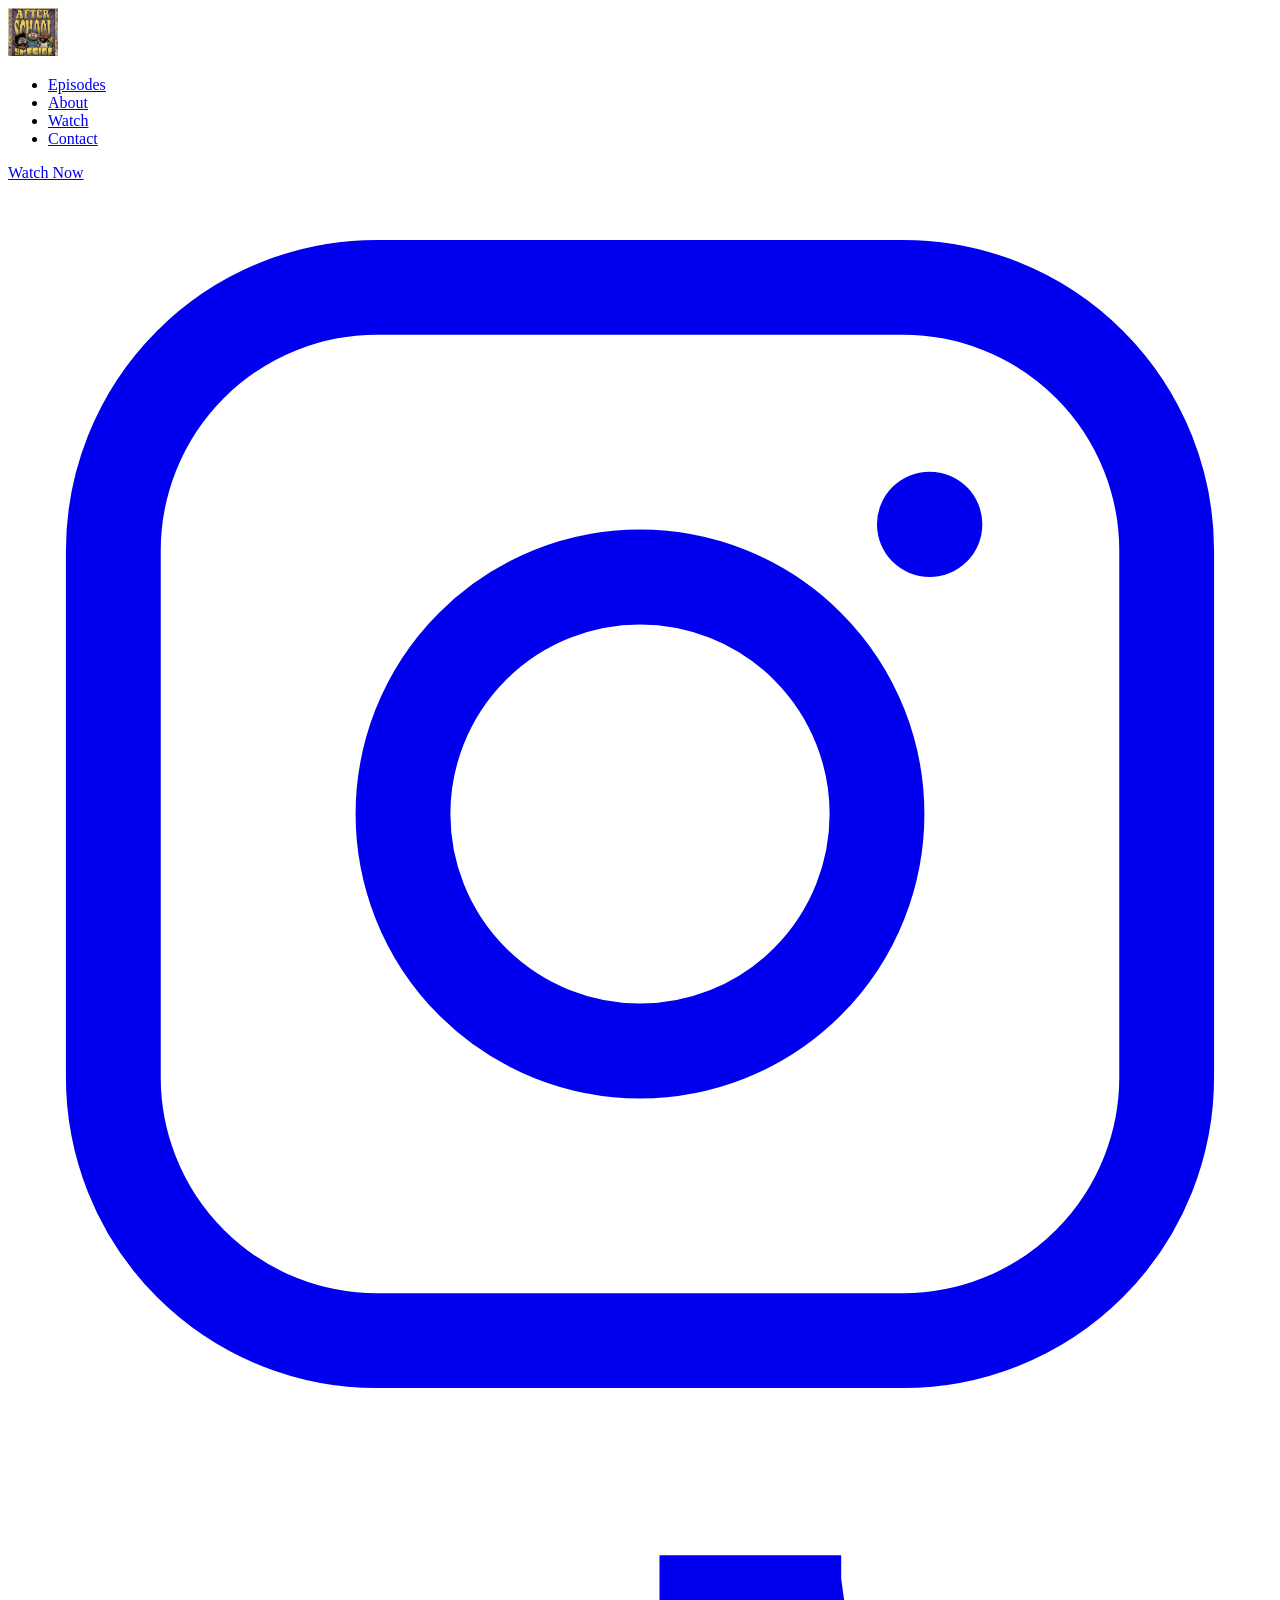
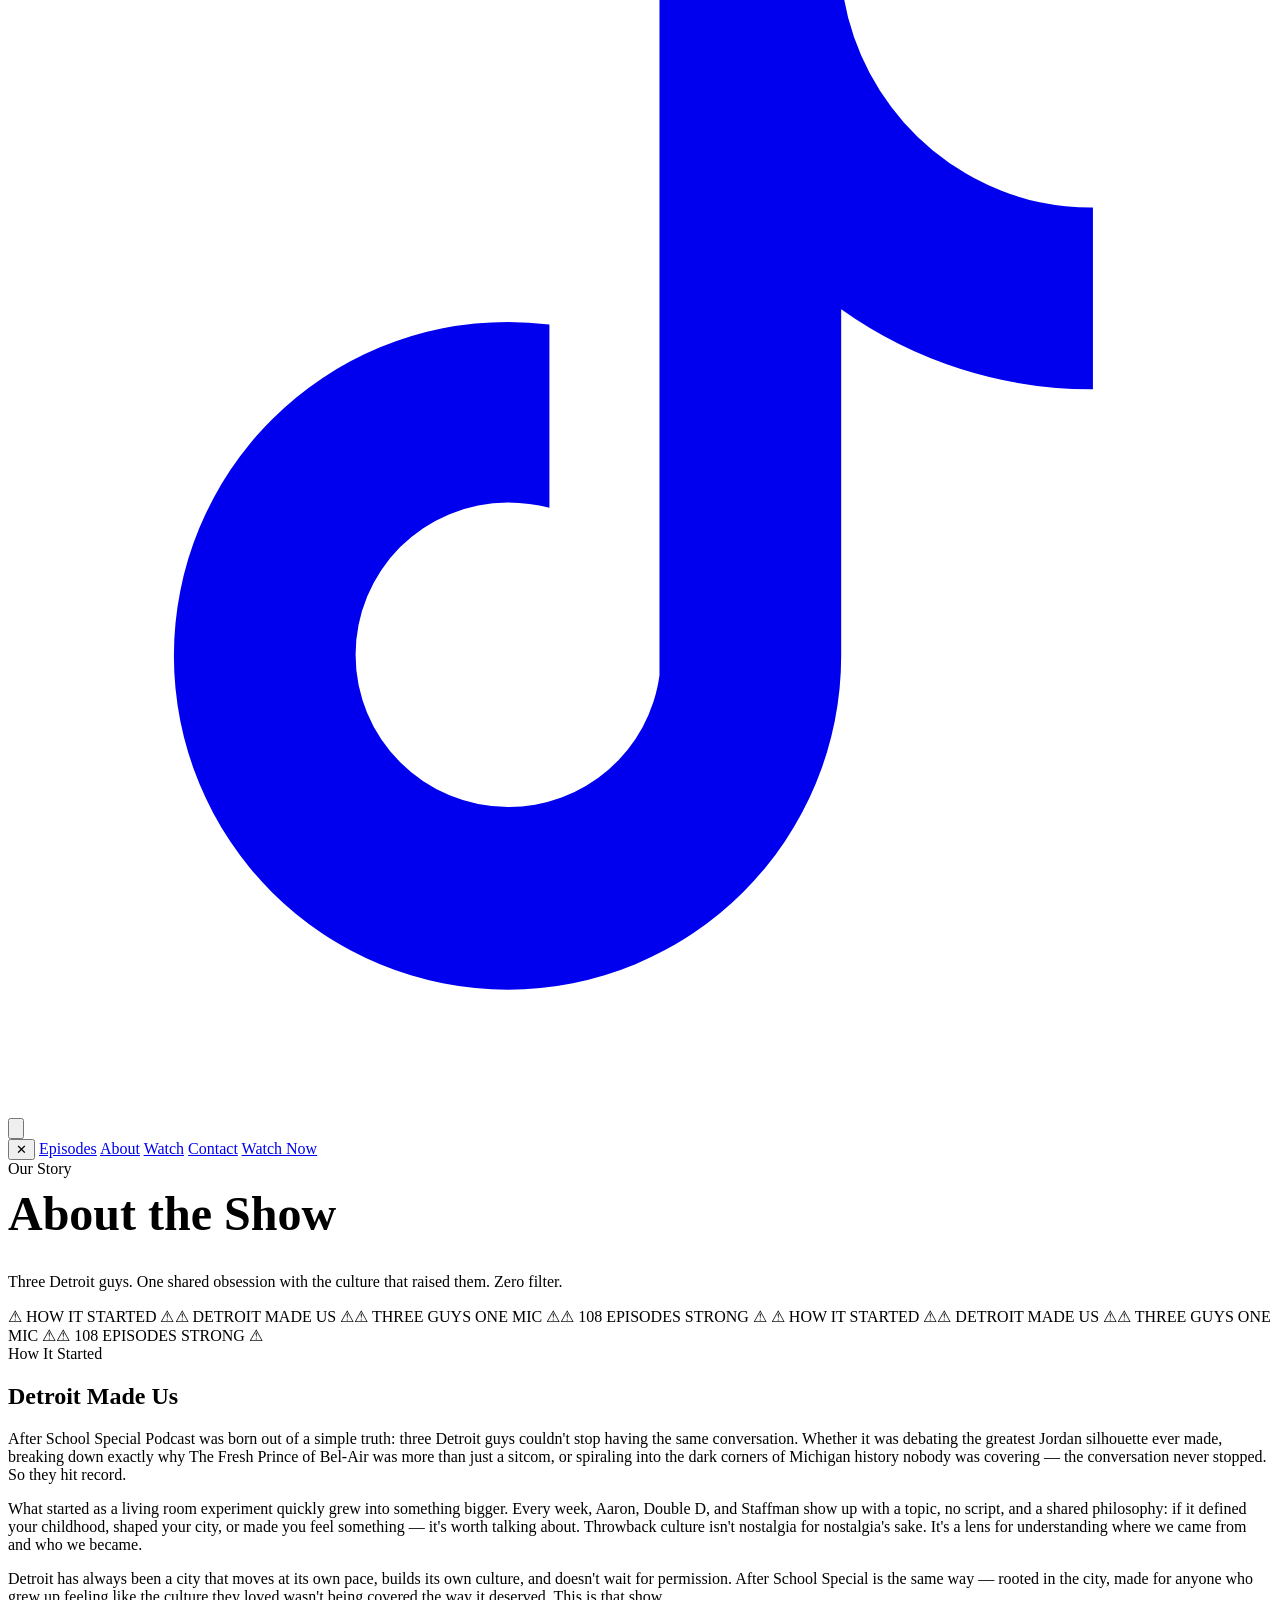
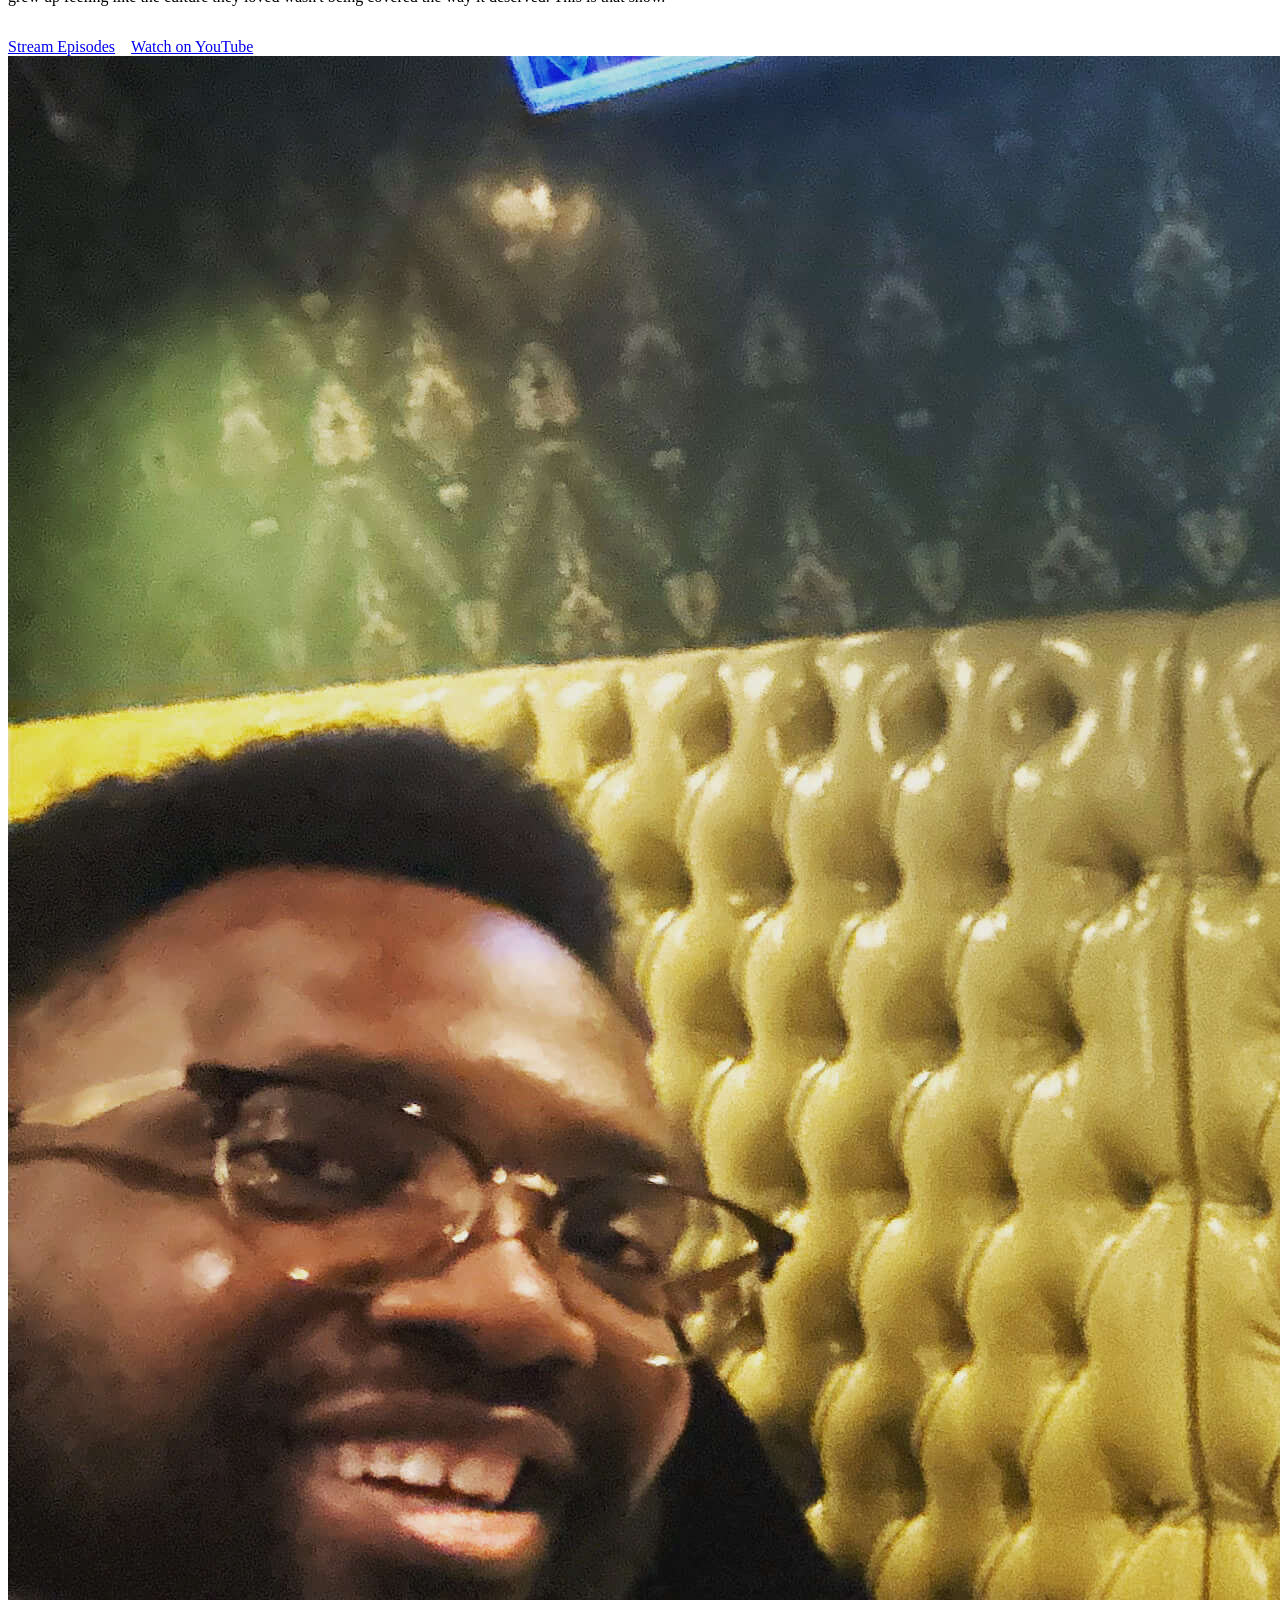
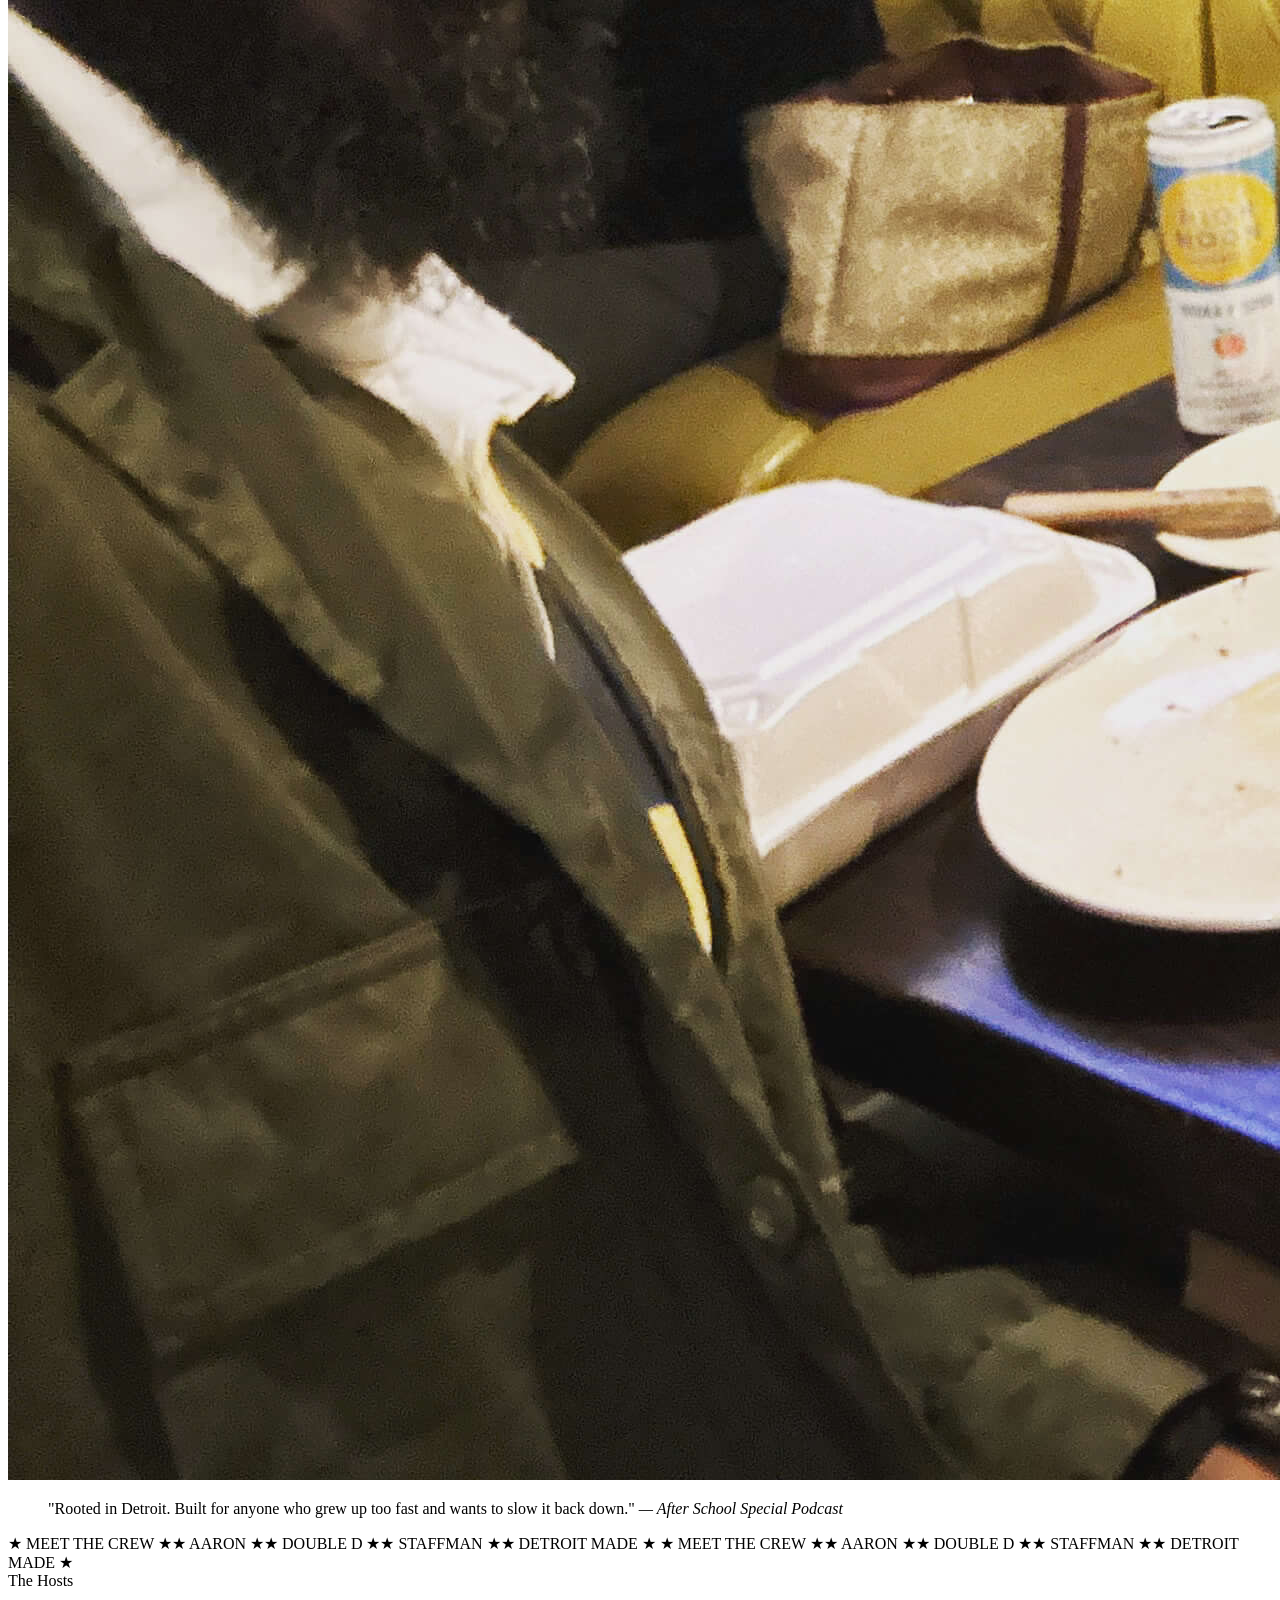
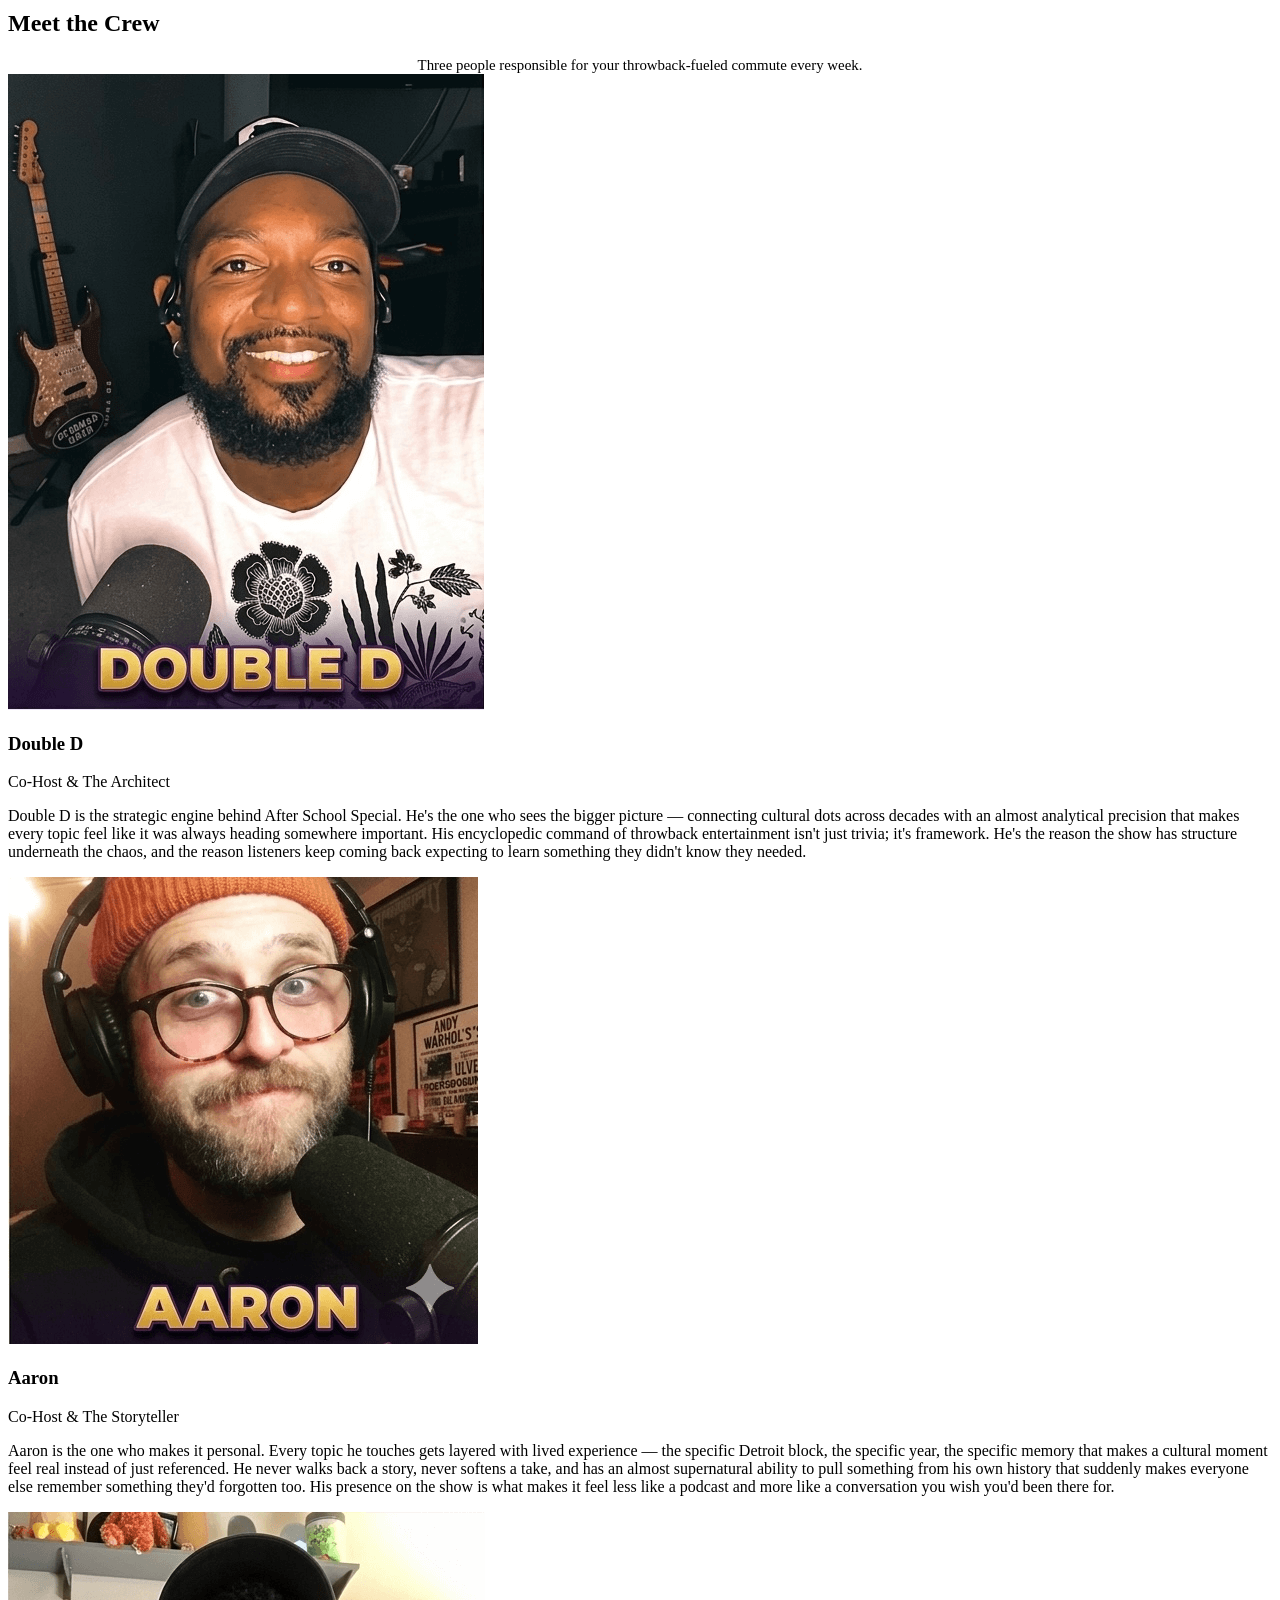
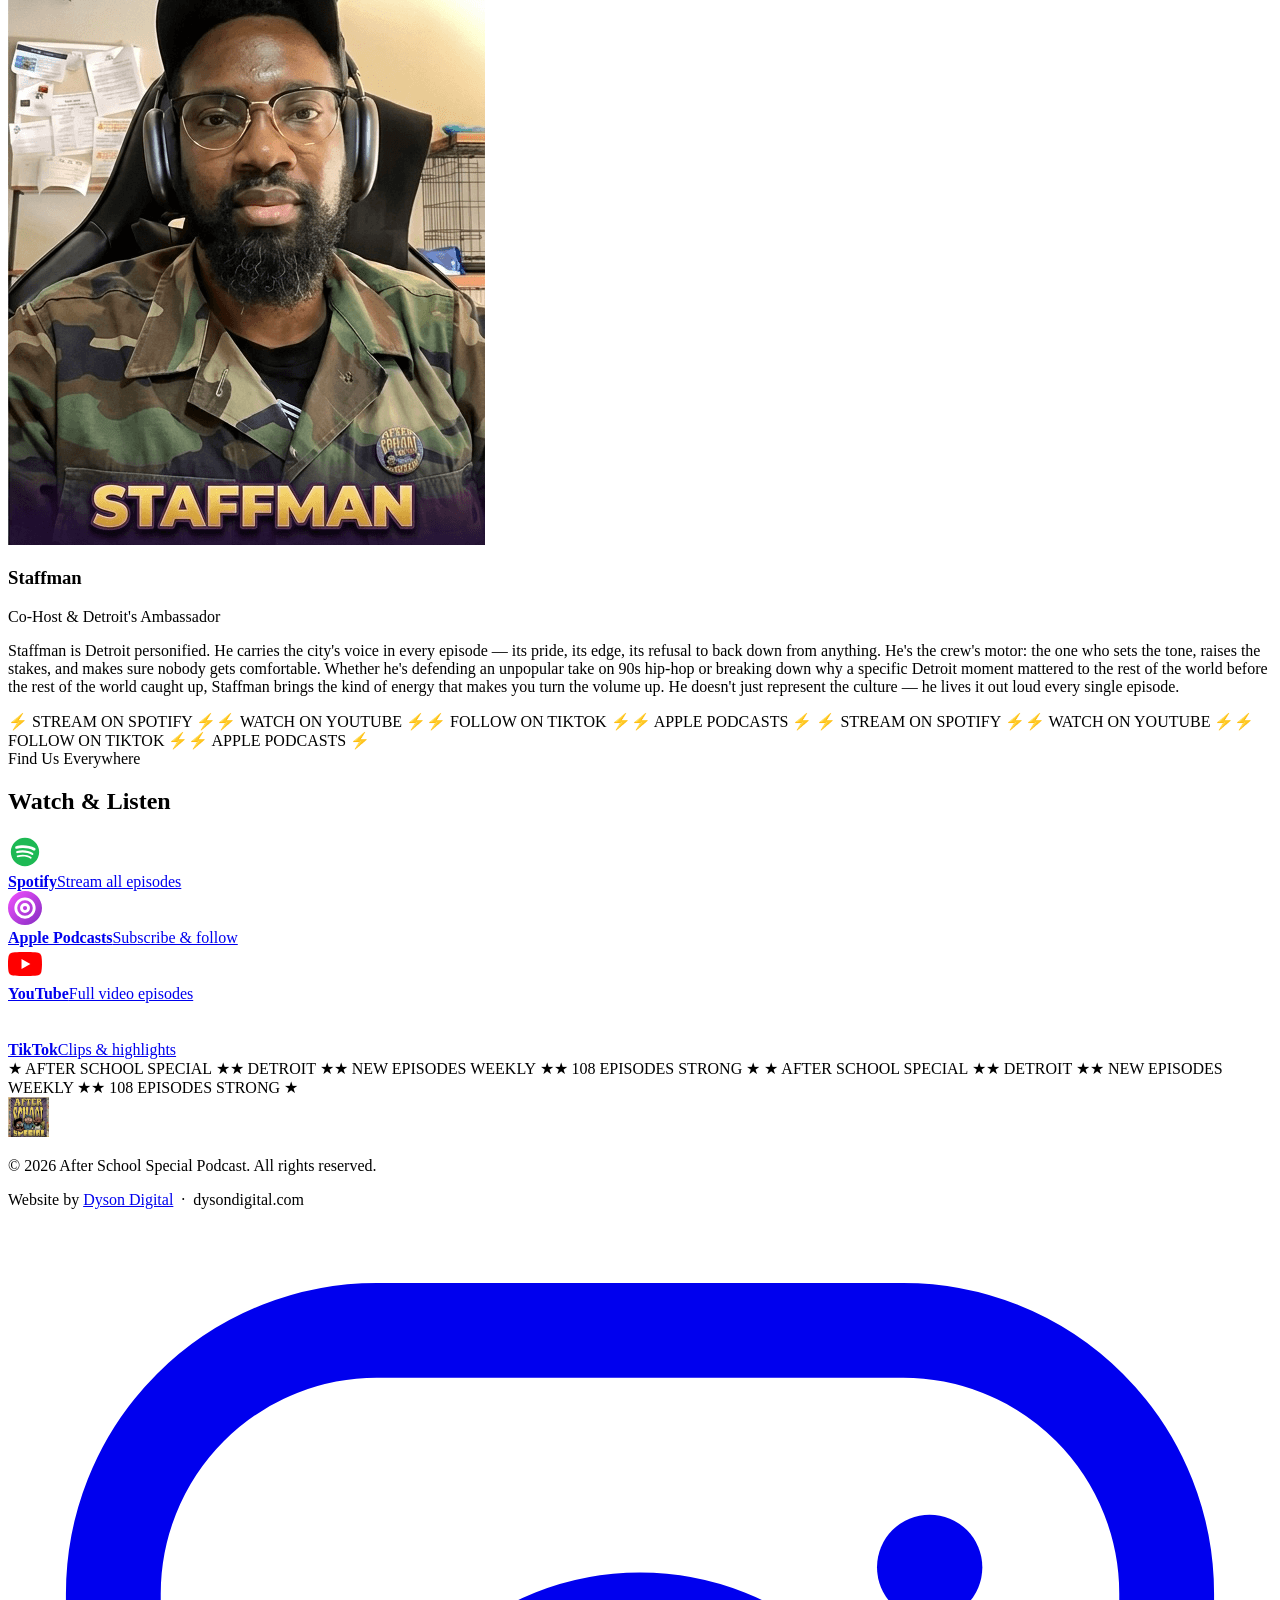
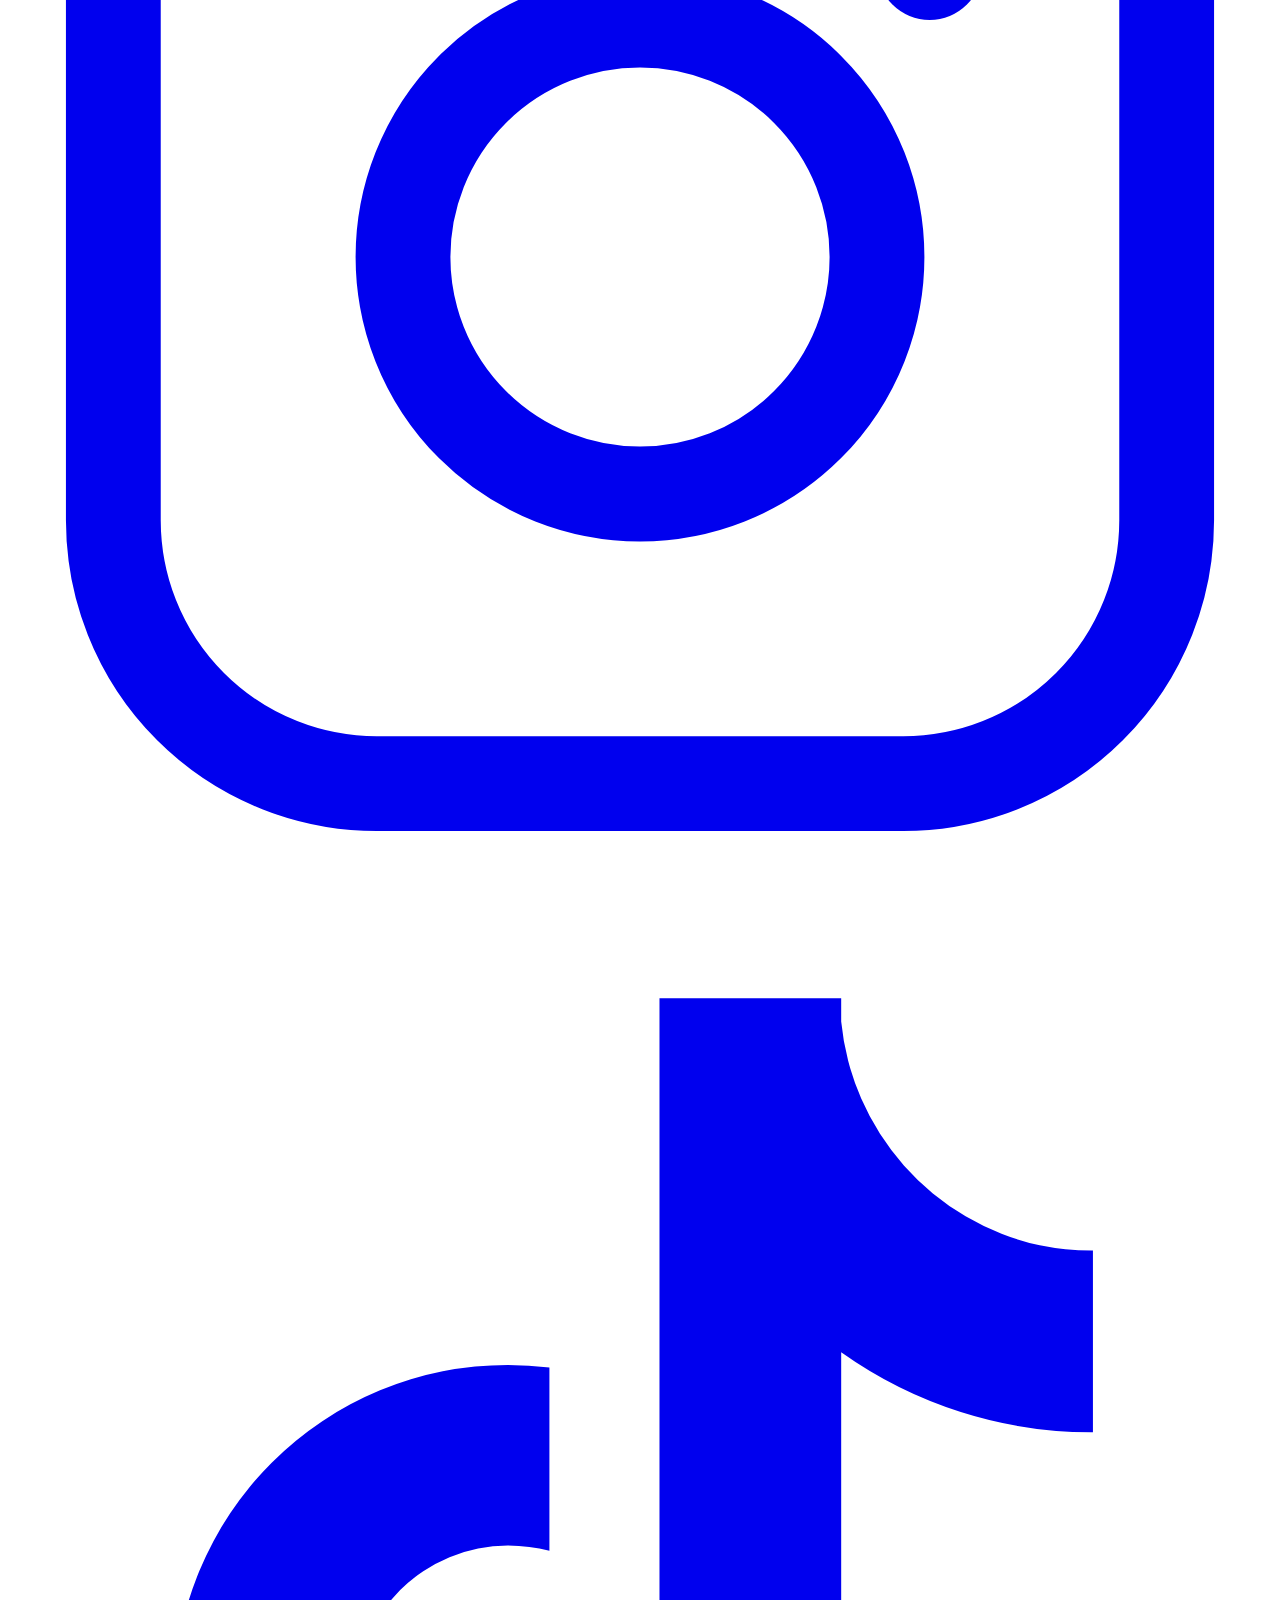
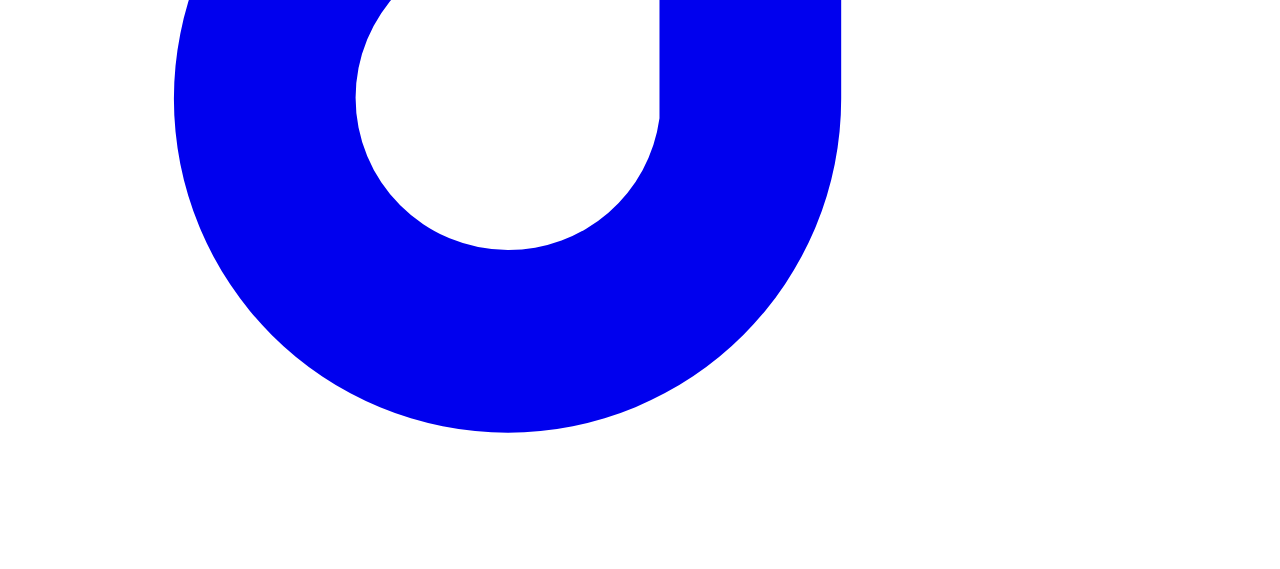
==== about.html @ 84d87fb0 "Update about.html" ====
<!DOCTYPE html>
<html lang="en">
<head>
  <!-- Google tag (gtag.js) -->
<script async src="https://www.googletagmanager.com/gtag/js?id=G-QT61DBW0RD"></script>
<script>
  window.dataLayer = window.dataLayer || [];
  function gtag(){dataLayer.push(arguments);}
  gtag('js', new Date());

  gtag('config', 'G-QT61DBW0RD');
</script>
  <meta charset="UTF-8">
  <meta name="viewport" content="width=device-width, initial-scale=1.0">
  <title>About | After School Special Podcast</title>
  <meta name="description" content="Meet the creators behind After School Special. We’re a team of Detroit locals dedicated to preserving 90s and 2000s culture through deep-dive interviews.">
  <link rel="canonical" href="https://afterschoolspecialpodcast.com/about.html">
  <meta property="og:title" content="About | After School Special Podcast">
  <meta property="og:description" content="Meet the crew behind After School Special Podcast — Aaron, Double D, and Staffman. Detroit's premier throwback culture podcast.">
  <meta property="og:image" content="https://afterschoolspecialpodcast.com/images/og-preview.jpg">
  <meta property="og:url" content="https://afterschoolspecialpodcast.com/about.html">
  <meta property="og:type" content="website">
  <meta name="twitter:card" content="summary_large_image">
  <meta name="twitter:title" content="About | After School Special Podcast">
  <meta name="twitter:description" content="Meet the crew behind After School Special Podcast — Aaron, Double D, and Staffman. Detroit's premier throwback culture podcast.">
  <meta name="twitter:image" content="https://afterschoolspecialpodcast.com/images/og-preview.jpg">
  <link rel="icon" type="image/png" href="favicon.png">
  <link rel="apple-touch-icon" href="favicon.png">
  <meta name="theme-color" content="#
  <link rel="stylesheet" href="style.css">
</head>
<body>

  <!-- ══ NAVBAR ══ -->
  <header id="navbar" role="banner">
    <div class="container nav-inner">
      <a href="index.html" class="nav-logo" aria-label="After School Special Podcast — home">
        <img src="images/afterschoolspecialpodcastlogo.png" alt="After School Special Podcast logo" height="48" loading="lazy">
      </a>
      <nav aria-label="Main navigation">
        <ul class="nav-links">
          <li><a href="episodes.html">Episodes</a></li>
          <li><a href="about.html" class="active">About</a></li>
          <li><a href="watch.html">Watch</a></li>
          <li><a href="contact.html">Contact</a></li>
        </ul>
      </nav>
      <div class="nav-right">
        <a href="watch.html" class="btn-primary">Watch Now</a>
        <div class="nav-icons" aria-label="Social media">
          <a href="https://www.instagram.com/afterschoolspecialpodcast/" target="_blank" rel="noopener noreferrer" aria-label="Instagram">
            <svg viewBox="0 0 24 24" fill="none" stroke="currentColor" stroke-width="1.8" stroke-linecap="round" stroke-linejoin="round" aria-hidden="true">
              <rect x="2" y="2" width="20" height="20" rx="5" ry="5"/><circle cx="12" cy="12" r="4.5"/>
              <circle cx="17.5" cy="6.5" r="1" fill="currentColor" stroke="none"/>
            </svg>
          </a>
          <a href="https://www.tiktok.com/@afterschoolspecial3?_r=1&_t=ZP-95Q65GnrFPi" target="_blank" rel="noopener noreferrer" aria-label="TikTok">
            <svg viewBox="0 0 24 24" fill="currentColor" aria-hidden="true"><path d="M19.59 6.69a4.83 4.83 0 0 1-3.77-4.25V2h-3.45v13.67a2.89 2.89 0 0 1-2.88 2.5 2.89 2.89 0 0 1-2.89-2.89 2.89 2.89 0 0 1 2.89-2.89c.28 0 .54.04.79.1V9.01a6.33 6.33 0 0 0-.79-.05 6.34 6.34 0 0 0-6.34 6.34 6.34 6.34 0 0 0 6.34 6.34 6.34 6.34 0 0 0 6.33-6.34V8.72a8.2 8.2 0 0 0 4.78 1.52V6.79a4.85 4.85 0 0 1-1.01-.1z"/></svg>
          </a>
        </div>
        <button class="hamburger" id="hamburgerBtn" aria-label="Open menu" aria-expanded="false" aria-controls="mobileMenu">
          <svg viewBox="0 0 24 24" fill="none" stroke="currentColor" stroke-width="2.5" stroke-linecap="round" aria-hidden="true">
            <line x1="3" y1="6" x2="21" y2="6"/><line x1="3" y1="12" x2="21" y2="12"/><line x1="3" y1="18" x2="21" y2="18"/>
          </svg>
        </button>
      </div>
    </div>
  </header>

  <nav id="mobileMenu" class="mobile-menu" aria-label="Mobile navigation" aria-hidden="true">
    <button class="mobile-close" id="mobileClose" aria-label="Close menu">&#x2715;</button>
    <a href="episodes.html" class="mobile-link">Episodes</a>
    <a href="about.html" class="mobile-link">About</a>
    <a href="watch.html" class="mobile-link">Watch</a>
    <a href="contact.html" class="mobile-link">Contact</a>
    <a href="watch.html" class="btn-primary mobile-link">Watch Now</a>
  </nav>

  <!-- PAGE HERO -->
  <div class="page-hero">
    <div class="container">
      <span class="eyebrow-pill">Our Story</span>
      <h1 class="section-heading" style="color:var(--accent);font-size:clamp(2rem,4vw,3rem);margin-top:0.5rem;">About the Show</h1>
      <p>Three Detroit guys. One shared obsession with the culture that raised them. Zero filter.</p>
    </div>
  </div>

  <!-- CAUTION TAPE 1 -->
  <div class="caution-tape caution-tape--ybk" role="presentation" aria-hidden="true">
    <div class="caution-tape-inner">
      <span>⚠ HOW IT STARTED ⚠</span><span>⚠ DETROIT MADE US ⚠</span><span>⚠ THREE GUYS ONE MIC ⚠</span><span>⚠ 108 EPISODES STRONG ⚠</span>
      <span>⚠ HOW IT STARTED ⚠</span><span>⚠ DETROIT MADE US ⚠</span><span>⚠ THREE GUYS ONE MIC ⚠</span><span>⚠ 108 EPISODES STRONG ⚠</span>
    </div>
  </div>

  <!-- ══ ORIGIN STORY — light background section ══ -->
  <section class="about-story-section" aria-label="Show origin story">
    <div class="container">
      <div class="story-grid">
        <div>
          <span class="section-label">How It Started</span>
          <h2 class="section-heading">Detroit Made Us</h2>
          <div class="divider-accent"></div>
          <p>After School Special Podcast was born out of a simple truth: three Detroit guys couldn't stop having the same conversation. Whether it was debating the greatest Jordan silhouette ever made, breaking down exactly why The Fresh Prince of Bel-Air was more than just a sitcom, or spiraling into the dark corners of Michigan history nobody was covering — the conversation never stopped. So they hit record.</p>
          <p>What started as a living room experiment quickly grew into something bigger. Every week, Aaron, Double D, and Staffman show up with a topic, no script, and a shared philosophy: if it defined your childhood, shaped your city, or made you feel something — it's worth talking about. Throwback culture isn't nostalgia for nostalgia's sake. It's a lens for understanding where we came from and who we became.</p>
          <p>Detroit has always been a city that moves at its own pace, builds its own culture, and doesn't wait for permission. After School Special is the same way — rooted in the city, made for anyone who grew up feeling like the culture they loved wasn't being covered the way it deserved. This is that show.</p>
          <div style="margin-top:2rem;display:flex;gap:1rem;flex-wrap:wrap;">
            <a href="episodes.html" class="btn-primary">Stream Episodes</a>
            <a href="watch.html" class="btn-outline">Watch on YouTube</a>
          </div>
        </div>
        <div class="story-image-col">
          <img src="images/meetthecrew.jpeg" alt="After School Special Podcast crew — Aaron, Double D, and Staffman together" loading="lazy">
        </div>
      </div>
    </div>
  </section>

  <!-- MISSION BAR -->
  <div class="mission-bar" aria-label="Mission statement">
    <blockquote>
      "Rooted in Detroit. Built for anyone who grew up too fast and wants to slow it back down."
      <cite>— After School Special Podcast</cite>
    </blockquote>
  </div>

  <!-- CAUTION TAPE 2 -->
  <div class="caution-tape caution-tape--pgold" role="presentation" aria-hidden="true">
    <div class="caution-tape-inner">
      <span>★ MEET THE CREW ★</span><span>★ AARON ★</span><span>★ DOUBLE D ★</span><span>★ STAFFMAN ★</span><span>★ DETROIT MADE ★</span>
      <span>★ MEET THE CREW ★</span><span>★ AARON ★</span><span>★ DOUBLE D ★</span><span>★ STAFFMAN ★</span><span>★ DETROIT MADE ★</span>
    </div>
  </div>

  <!-- ══ HOST CARDS — headshots + swapped bios, responsive auto-fit grid at bottom ══
       BIO SWAP LOGIC (consistent with index.html):
       · Double D  → The Architect (technical/visionary)
       · Aaron     → The Storyteller (personality/history)
       · Staffman  → Detroit's Ambassador (high-energy/city)
  ════════════════════════════════════════════════════════════════════════════════ -->
  <section class="hosts-section" aria-label="Meet the hosts">
    <div class="container">
      <span class="section-label">The Hosts</span>
      <h2 class="section-heading">Meet the Crew</h2>
      <div class="divider-accent" style="margin:0 auto;"></div>
      <p style="color:var(--text-muted);max-width:520px;margin:0.75rem auto 0;text-align:center;font-size:0.93rem;">
        Three people responsible for your throwback-fueled commute every week.
      </p>

      <!--
        RESPONSIVE GRID: repeat(auto-fit, minmax(300px, 1fr))
        — Stacks to 1 column on mobile
        — 2 columns on tablet
        — 3 columns on desktop and ultra-wide
      -->
      <div class="host-cards-grid">

        <!-- DOUBLE D — The Architect (technical/visionary style) -->
        <div class="host-card-full">
          <img
            src="images/host-double-d.png"
            alt="Double D — co-host of After School Special Podcast"
            loading="lazy"
            class="host-card-photo"
          >
          <div class="host-card-body">
            <h3 class="host-card-name">Double D</h3>
            <p class="host-card-role">Co-Host &amp; The Architect</p>
            <p class="host-card-bio">Double D is the strategic engine behind After School Special. He's the one who sees the bigger picture — connecting cultural dots across decades with an almost analytical precision that makes every topic feel like it was always heading somewhere important. His encyclopedic command of throwback entertainment isn't just trivia; it's framework. He's the reason the show has structure underneath the chaos, and the reason listeners keep coming back expecting to learn something they didn't know they needed.</p>
          </div>
        </div>

        <!-- AARON — The Storyteller (personality/history style) -->
        <div class="host-card-full">
          <img
            src="images/host-aaron.png"
            alt="Aaron — co-host of After School Special Podcast"
            loading="lazy"
            class="host-card-photo"
          >
          <div class="host-card-body">
            <h3 class="host-card-name">Aaron</h3>
            <p class="host-card-role">Co-Host &amp; The Storyteller</p>
            <p class="host-card-bio">Aaron is the one who makes it personal. Every topic he touches gets layered with lived experience — the specific Detroit block, the specific year, the specific memory that makes a cultural moment feel real instead of just referenced. He never walks back a story, never softens a take, and has an almost supernatural ability to pull something from his own history that suddenly makes everyone else remember something they'd forgotten too. His presence on the show is what makes it feel less like a podcast and more like a conversation you wish you'd been there for.</p>
          </div>
        </div>

        <!-- STAFFMAN — Detroit's Ambassador (high-energy/city style) -->
        <div class="host-card-full">
          <img
            src="images/host-staffman.png"
            alt="Staffman — co-host of After School Special Podcast"
            loading="lazy"
            class="host-card-photo"
          >
          <div class="host-card-body">
            <h3 class="host-card-name">Staffman</h3>
            <p class="host-card-role">Co-Host &amp; Detroit's Ambassador</p>
            <p class="host-card-bio">Staffman is Detroit personified. He carries the city's voice in every episode — its pride, its edge, its refusal to back down from anything. He's the crew's motor: the one who sets the tone, raises the stakes, and makes sure nobody gets comfortable. Whether he's defending an unpopular take on 90s hip-hop or breaking down why a specific Detroit moment mattered to the rest of the world before the rest of the world caught up, Staffman brings the kind of energy that makes you turn the volume up. He doesn't just represent the culture — he lives it out loud every single episode.</p>
          </div>
        </div>

      </div>
    </div>
  </section>

  <!-- CAUTION TAPE 3 -->
  <div class="caution-tape caution-tape--ybk" role="presentation" aria-hidden="true">
    <div class="caution-tape-inner">
      <span>⚡ STREAM ON SPOTIFY ⚡</span><span>⚡ WATCH ON YOUTUBE ⚡</span><span>⚡ FOLLOW ON TIKTOK ⚡</span><span>⚡ APPLE PODCASTS ⚡</span>
      <span>⚡ STREAM ON SPOTIFY ⚡</span><span>⚡ WATCH ON YOUTUBE ⚡</span><span>⚡ FOLLOW ON TIKTOK ⚡</span><span>⚡ APPLE PODCASTS ⚡</span>
    </div>
  </div>

  <!-- PLATFORM STRIP -->
  <section id="home-listen" aria-label="Listen and watch on all platforms">
    <div class="container">
      <div class="text-center">
        <span class="section-label">Find Us Everywhere</span>
        <h2 class="section-heading">Watch &amp; Listen</h2>
        <div class="divider-accent" style="margin:0 auto 0;"></div>
      </div>
      <div class="platforms-grid">
        <a href="https://open.spotify.com/show/4eDsdJVZuryyBdSL1KuzRB?si=TBrPaqwSQeCFxHXnWOUmeQ" target="_blank" rel="noopener noreferrer" class="platform-card" aria-label="Listen on Spotify">
          <svg width="34" height="34" viewBox="0 0 24 24" fill="#1DB954" aria-hidden="true"><path d="M12 2C6.477 2 2 6.477 2 12s4.477 10 10 10 10-4.477 10-10S17.523 2 12 2zm4.586 14.424a.622.622 0 0 1-.857.207c-2.348-1.435-5.304-1.76-8.785-.964a.623.623 0 0 1-.277-1.215c3.809-.87 7.076-.496 9.713 1.115.294.18.387.563.206.857zm1.223-2.722a.78.78 0 0 1-1.072.257c-2.687-1.652-6.785-2.13-9.965-1.166a.78.78 0 0 1-.973-.519.78.78 0 0 1 .52-.972c3.632-1.102 8.147-.568 11.233 1.329a.78.78 0 0 1 .257 1.071zm.105-2.835C14.692 8.95 9.375 8.775 6.297 9.71a.937.937 0 1 1-.543-1.793c3.563-1.08 9.492-.871 13.234 1.297a.937.937 0 0 1-.074 1.653z"/></svg>
          <div><strong>Spotify</strong><span class="platform-sub">Stream all episodes</span></div>
        </a>
        <a href="https://podcasts.apple.com/us/podcast/after-school-special-podcast/id1562094626" target="_blank" rel="noopener noreferrer" class="platform-card" aria-label="Listen on Apple Podcasts">
          <svg width="34" height="34" viewBox="0 0 24 24" aria-hidden="true"><defs><linearGradient id="apG_abt" x1="0" y1="0" x2="1" y2="1"><stop offset="0%" stop-color="#F452FF"/><stop offset="100%" stop-color="#832BC1"/></linearGradient></defs><path fill="url(#apG_abt)" d="M12 0C5.373 0 0 5.373 0 12s5.373 12 12 12 12-5.373 12-12S18.627 0 12 0zm0 4.5a7.5 7.5 0 1 1 0 15 7.5 7.5 0 0 1 0-15zm0 2a5.5 5.5 0 1 0 0 11 5.5 5.5 0 0 0 0-11zm0 2a3.5 3.5 0 1 1 0 7 3.5 3.5 0 0 1 0-7zm0 2a1.5 1.5 0 1 0 0 3 1.5 1.5 0 0 0 0-3z"/></svg>
          <div><strong>Apple Podcasts</strong><span class="platform-sub">Subscribe &amp; follow</span></div>
        </a>
        <a href="watch.html" class="platform-card" aria-label="Watch on YouTube">
          <svg width="34" height="34" viewBox="0 0 24 24" fill="#FF0000" aria-hidden="true"><path d="M23.498 6.186a3.016 3.016 0 0 0-2.122-2.136C19.505 3.545 12 3.545 12 3.545s-7.505 0-9.377.505A3.017 3.017 0 0 0 .502 6.186C0 8.07 0 12 0 12s0 3.93.502 5.814a3.016 3.016 0 0 0 2.122 2.136c1.871.505 9.376.505 9.376.505s7.505 0 9.377-.505a3.015 3.015 0 0 0 2.122-2.136C24 15.93 24 12 24 12s0-3.93-.502-5.814zM9.545 15.568V8.432L15.818 12l-6.273 3.568z"/></svg>
          <div><strong>YouTube</strong><span class="platform-sub">Full video episodes</span></div>
        </a>
        <a href="https://www.tiktok.com/@afterschoolspecial3?_r=1&_t=ZP-95Q65GnrFPi" target="_blank" rel="noopener noreferrer" class="platform-card" aria-label="Follow on TikTok">
          <svg width="34" height="34" viewBox="0 0 24 24" fill="#ffffff" aria-hidden="true"><path d="M19.59 6.69a4.83 4.83 0 0 1-3.77-4.25V2h-3.45v13.67a2.89 2.89 0 0 1-2.88 2.5 2.89 2.89 0 0 1-2.89-2.89 2.89 2.89 0 0 1 2.89-2.89c.28 0 .54.04.79.1V9.01a6.33 6.33 0 0 0-.79-.05 6.34 6.34 0 0 0-6.34 6.34 6.34 6.34 0 0 0 6.34 6.34 6.34 6.34 0 0 0 6.33-6.34V8.72a8.2 8.2 0 0 0 4.78 1.52V6.79a4.85 4.85 0 0 1-1.01-.1z"/></svg>
          <div><strong>TikTok</strong><span class="platform-sub">Clips &amp; highlights</span></div>
        </a>
      </div>
    </div>
  </section>

  <!-- CAUTION TAPE — footer -->
  <div class="caution-tape caution-tape--pgold" role="presentation" aria-hidden="true">
    <div class="caution-tape-inner">
      <span>★ AFTER SCHOOL SPECIAL ★</span><span>★ DETROIT ★</span><span>★ NEW EPISODES WEEKLY ★</span><span>★ 108 EPISODES STRONG ★</span>
      <span>★ AFTER SCHOOL SPECIAL ★</span><span>★ DETROIT ★</span><span>★ NEW EPISODES WEEKLY ★</span><span>★ 108 EPISODES STRONG ★</span>
    </div>
  </div>

  <footer role="contentinfo">
    <div class="container footer-inner">
      <a href="index.html" class="footer-logo"><img src="images/afterschoolspecialpodcastlogo.png" alt="After School Special Podcast" height="40" loading="lazy"></a>
      <div class="footer-center">
        <p>&copy; 2026 After School Special Podcast. All rights reserved.</p>
        <p class="footer-credit">Website by <a href="https://dysondigital.com" target="_blank" rel="noopener noreferrer">Dyson Digital</a> &nbsp;&middot;&nbsp; dysondigital.com</p>
      </div>
      <div class="footer-right">
        <a href="https://www.instagram.com/afterschoolspecialpodcast/" target="_blank" rel="noopener noreferrer" aria-label="Instagram">
          <svg viewBox="0 0 24 24" fill="none" stroke="currentColor" stroke-width="1.8" stroke-linecap="round" stroke-linejoin="round" aria-hidden="true"><rect x="2" y="2" width="20" height="20" rx="5" ry="5"/><circle cx="12" cy="12" r="4.5"/><circle cx="17.5" cy="6.5" r="1" fill="currentColor" stroke="none"/></svg>
        </a>
        <a href="https://www.tiktok.com/@afterschoolspecial3?_r=1&_t=ZP-95Q65GnrFPi" target="_blank" rel="noopener noreferrer" aria-label="TikTok">
          <svg viewBox="0 0 24 24" fill="currentColor" aria-hidden="true"><path d="M19.59 6.69a4.83 4.83 0 0 1-3.77-4.25V2h-3.45v13.67a2.89 2.89 0 0 1-2.88 2.5 2.89 2.89 0 0 1-2.89-2.89 2.89 2.89 0 0 1 2.89-2.89c.28 0 .54.04.79.1V9.01a6.33 6.33 0 0 0-.79-.05 6.34 6.34 0 0 0-6.34 6.34 6.34 6.34 0 0 0 6.34 6.34 6.34 6.34 0 0 0 6.33-6.34V8.72a8.2 8.2 0 0 0 4.78 1.52V6.79a4.85 4.85 0 0 1-1.01-.1z"/></svg>
        </a>
      </div>
    </div>
  </footer>

  <script>
    const hamburgerBtn = document.getElementById('hamburgerBtn');
    const mobileMenu   = document.getElementById('mobileMenu');
    const mobileClose  = document.getElementById('mobileClose');
    const mobileLinks  = mobileMenu.querySelectorAll('.mobile-link');
    function openMenu()  { mobileMenu.classList.add('open'); mobileMenu.setAttribute('aria-hidden','false'); hamburgerBtn.setAttribute('aria-expanded','true'); document.body.style.overflow='hidden'; }
    function closeMenu() { mobileMenu.classList.remove('open'); mobileMenu.setAttribute('aria-hidden','true'); hamburgerBtn.setAttribute('aria-expanded','false'); document.body.style.overflow=''; }
    hamburgerBtn.addEventListener('click', openMenu);
    mobileClose.addEventListener('click', closeMenu);
    mobileLinks.forEach(l => l.addEventListener('click', closeMenu));
    document.addEventListener('keydown', e => { if(e.key==='Escape') closeMenu(); });
  </script>
</body>
</html>
---- style.css ----
/* ============================================================
   AFTER SCHOOL SPECIAL PODCAST — style.css v6.0
   Fully Responsive: Mobile · Tablet · Desktop · Ultra-Wide
   90s Sticker / Nickelodeon Aesthetic
   Desktop Centering + Welcome Video 900px Cap + 232px Spotify Players
   ============================================================ */

/* ── Google Fonts ── */
@import url('https://fonts.googleapis.com/css2?family=DM+Serif+Display:ital@0;1&family=DM+Sans:ital,opsz,wght@0,9..40,300;0,9..40,400;0,9..40,500;0,9..40,600;0,9..40,700;0,9..40,900;1,9..40,400&family=Bangers&family=Permanent+Marker&display=swap');

/* ── CSS Variables ── */
:root {
  --bg-dark:        #2a0a44;
  --bg-card:        #3d1266;
  --bg-deeper:      #1a0033;
  --bg-light:       #f8f4ff;
  --accent:         #f4d35e;
  --accent-hover:   #e0c040;
  --text-white:     #ffffff;
  --text-muted:     #d4b8f0;
  --text-dark:      #1a0033;
  --border-gold:    rgba(244,211,94,0.18);
  --border-card:    rgba(244,211,94,0.14);
  --font-display:   'DM Serif Display', Georgia, serif;
  --font-body:      'DM Sans', system-ui, sans-serif;
  --font-stamp:     'Bangers', cursive;
  /* Layout — fluid 90%, max 1200px, always centered */
  --container-w:    1200px;
  --section-pad:    5rem;
  --radius:         12px;
  --transition:     0.22s ease;
  /* Sticker colors */
  --sticker-yellow: #f4d35e;
  --sticker-orange: #ff6b35;
  --sticker-pink:   #ff4da6;
  --sticker-green:  #39d353;
  --sticker-blue:   #4dc3ff;
}

/* ── Reset ── */
*,*::before,*::after { box-sizing:border-box; margin:0; padding:0; }
html { scroll-behavior:smooth; }
body {
  font-family: var(--font-body);
  background: var(--bg-dark);
  color: var(--text-white);
  line-height: 1.65;
  overflow-x: hidden;
}
img  { display:block; max-width:100%; }
a    { color:inherit; text-decoration:none; }
ul   { list-style:none; }
iframe { display:block; border:none; }

/* ======================================================
   ░░ FLUID CONTAINER SYSTEM
   All main blocks: 90% wide, max 1200px, margin 0 auto
   This centers everything perfectly on every screen size.
   ====================================================== */
.container {
  width: 90%;
  max-width: var(--container-w);
  margin: 0 auto;
}
.container--narrow {
  width: 90%;
  max-width: 760px;
  margin: 0 auto;
}

/* ======================================================
   ░░ SPOTIFY PLAYER WRAPPER
   Fixed 232px height so Save/Share buttons are never cut off.
   Width always 100% of its parent — responsive by default.
   ====================================================== */
.spotify-player-wrap {
  width: 100%;
  border-radius: var(--radius);
  overflow: hidden;
}
.spotify-player-wrap iframe {
  width: 100%;
  height: 232px;
  border: none;
  display: block;
}

/* Styled version with border + glow */
.spotify-player-wrap--styled {
  border: 2px solid var(--border-gold);
  box-shadow: 0 0 40px rgba(244,211,94,0.08), 0 16px 48px rgba(0,0,0,0.55);
}

/* ======================================================
   ░░ RESPONSIVE IFRAME — YouTube / 16:9
   aspect-ratio scales perfectly without manual heights.
   ====================================================== */
.iframe-wrap {
  position: relative;
  width: 100%;
  aspect-ratio: 16 / 9;
  overflow: hidden;
  border-radius: var(--radius);
}
.iframe-wrap iframe {
  position: absolute;
  inset: 0;
  width: 100%;
  height: 100%;
  border: none;
}

/* Styled embed frame */
.embed-frame {
  border: 2px solid var(--border-gold);
  border-radius: var(--radius);
  overflow: hidden;
  box-shadow: 0 0 48px rgba(244,211,94,0.07), 0 24px 64px rgba(0,0,0,0.6);
}
.embed-frame--red {
  border-color: rgba(255,0,0,0.3);
  box-shadow: 0 0 48px rgba(255,0,0,0.08), 0 24px 64px rgba(0,0,0,0.6);
}

/* ======================================================
   ░░ WELCOME VIDEO — 900px max on desktop, 100% on mobile
   The "secret sauce" for a pro agency look on large screens.
   ====================================================== */
.welcome-video-wrap {
  width: 100%;
  max-width: 900px;
  margin: 0 auto;
}

/* ======================================================
   ░░ EPISODE SPOTLIGHT — large, centered on desktop
   ====================================================== */
.ep-spotlight-inner {
  display: grid;
  grid-template-columns: 1fr 1.1fr;
  gap: 3.5rem;
  align-items: center;
  max-width: var(--container-w);
  margin: 0 auto;
}

/* Spotify mini inside spotlight — full height 232px */
.ep-spotlight-player {
  width: 100%;
}
.ep-spotlight-player .spotify-player-wrap {
  border: 2px solid var(--border-gold);
  border-radius: var(--radius);
  box-shadow: 0 0 40px rgba(244,211,94,0.08), 0 16px 48px rgba(0,0,0,0.55);
}

@media (max-width: 860px) {
  .ep-spotlight-inner {
    grid-template-columns: 1fr;
    gap: 2.5rem;
  }
}

/* ======================================================
   ░░ ARCHIVE GRID — 5 panels (101–105), 2-3 col desktop
   ====================================================== */
.archive-grid {
  display: grid;
  grid-template-columns: repeat(auto-fit, minmax(300px, 1fr));
  gap: 1.5rem;
  margin-top: 3rem;
}

.archive-panel {
  background: var(--bg-card);
  border: 1px solid var(--border-card);
  border-radius: var(--radius);
  overflow: hidden;
  display: flex;
  flex-direction: column;
  transition: transform var(--transition), box-shadow var(--transition);
}
.archive-panel:hover {
  transform: translateY(-4px);
  box-shadow: 0 16px 40px rgba(0,0,0,0.45);
}

.archive-panel-header {
  padding: 1.25rem 1.5rem 0;
  display: flex;
  align-items: center;
  gap: 0.75rem;
  flex-wrap: wrap;
}

.archive-ep-badge {
  display: inline-block;
  background: rgba(244,211,94,0.12);
  border: 1px solid rgba(244,211,94,0.28);
  color: var(--accent);
  font-family: var(--font-stamp);
  font-size: 0.82rem;
  letter-spacing: 0.08em;
  padding: 0.22rem 0.8rem;
  border-radius: 50px;
}

.archive-ep-title {
  font-family: var(--font-display);
  font-size: 0.98rem;
  color: var(--accent);
  line-height: 1.3;
  padding: 0.6rem 1.5rem 0.5rem;
}

.archive-ep-desc {
  font-size: 0.82rem;
  color: var(--text-muted);
  padding: 0 1.5rem 1rem;
  line-height: 1.6;
  flex: 1;
}

/* Spotify embed sits at bottom of each panel */
.archive-panel .spotify-player-wrap {
  margin-top: auto;
  border-radius: 0;
}
.archive-panel .spotify-player-wrap iframe {
  border-radius: 0;
}

/* ======================================================
   ░░ BUTTONS
   ====================================================== */
.btn-primary {
  display: inline-flex; align-items: center; gap: 0.45rem;
  background: var(--accent); color: var(--text-dark);
  border-radius: 8px; font-weight: 900; font-family: var(--font-body);
  font-size: 0.95rem; padding: 0.75rem 1.75rem; letter-spacing: 0.02em;
  border: 2px solid var(--accent); cursor: pointer; white-space: nowrap;
  text-decoration: none;
  transition: background var(--transition), border-color var(--transition), transform var(--transition);
}
.btn-primary:hover { background:var(--accent-hover); border-color:var(--accent-hover); transform:translateY(-2px); }

.btn-outline {
  display: inline-flex; align-items: center; gap: 0.45rem;
  background: transparent; color: var(--accent);
  border-radius: 8px; font-weight: 900; font-family: var(--font-body);
  font-size: 0.95rem; padding: 0.75rem 1.75rem; letter-spacing: 0.02em;
  border: 2px solid var(--accent); cursor: pointer; white-space: nowrap;
  text-decoration: none;
  transition: background var(--transition), color var(--transition), transform var(--transition);
}
.btn-outline:hover { background:var(--accent); color:var(--text-dark); transform:translateY(-2px); }

.btn-red {
  display: inline-flex; align-items: center; gap: 0.45rem;
  background: #ff0000; color: #fff;
  border-radius: 8px; font-weight: 900; font-family: var(--font-body);
  font-size: 0.95rem; padding: 0.75rem 1.75rem; letter-spacing: 0.02em;
  border: 2px solid #ff0000; cursor: pointer; white-space: nowrap;
  text-decoration: none;
  transition: background var(--transition), transform var(--transition);
}
.btn-red:hover { background:#cc0000; border-color:#cc0000; transform:translateY(-2px); }

/* ── Section helpers ── */
section { padding: var(--section-pad) 0; }
.section-label {
  display: block; font-size: 0.72rem; font-weight: 700;
  letter-spacing: 0.2em; text-transform: uppercase;
  color: var(--accent); margin-bottom: 0.5rem;
}
.section-heading {
  font-family: var(--font-display);
  font-size: clamp(1.9rem, 3.5vw, 2.75rem);
  line-height: 1.15; margin-bottom: 1rem;
}
.divider-accent {
  width: 52px; height: 3px;
  background: var(--accent); border-radius: 2px;
  margin-bottom: 1.75rem;
}
.text-center { text-align: center; }
.eyebrow-pill {
  display: inline-block;
  background: rgba(244,211,94,0.1); border: 1px solid rgba(244,211,94,0.3);
  color: var(--accent); font-size: 0.72rem; font-weight: 700;
  letter-spacing: 0.18em; text-transform: uppercase;
  padding: 0.35rem 1rem; border-radius: 50px; margin-bottom: 1.25rem;
}

/* ======================================================
   ░░ CAUTION TAPE DIVIDER
   ====================================================== */
.caution-tape {
  width: 100%; overflow: hidden; line-height: 0;
  position: relative; z-index: 10; height: 48px;
  display: flex; align-items: center;
}
.caution-tape-inner {
  display: flex; width: 200%;
  animation: caution-scroll 18s linear infinite;
}
@keyframes caution-scroll {
  0%   { transform: translateX(0); }
  100% { transform: translateX(-50%); }
}
.caution-tape-inner span {
  display: inline-block; font-family: var(--font-stamp);
  font-size: 1.05rem; letter-spacing: 0.18em;
  padding: 0.55rem 1.2rem; white-space: nowrap; flex-shrink: 0;
}
/* Yellow / Black */
.caution-tape--ybk .caution-tape-inner {
  background: repeating-linear-gradient(-55deg,
    #f4d35e 0px, #f4d35e 28px, #1a0033 28px, #1a0033 56px);
}
.caution-tape--ybk .caution-tape-inner span { color:#1a0033; background:#f4d35e; }
/* Purple / Gold */
.caution-tape--pgold { transform: rotate(-1deg); margin: -4px 0; }
.caution-tape--pgold .caution-tape-inner {
  background: repeating-linear-gradient(55deg,
    #2a0a44 0px, #2a0a44 28px, #f4d35e 28px, #f4d35e 56px);
  animation-direction: reverse; animation-duration: 22s;
}
.caution-tape--pgold .caution-tape-inner span { color:#f4d35e; background:#2a0a44; }

/* ======================================================
   ░░ STICKER SYSTEM
   ====================================================== */
.sticker {
  position: absolute; pointer-events: none; z-index: 5;
  display: flex; align-items: center; justify-content: center;
  font-family: var(--font-stamp); font-weight: 400;
  letter-spacing: 0.05em; text-align: center; user-select: none;
  filter: drop-shadow(2px 4px 6px rgba(0,0,0,0.5));
}
@keyframes sticker-float-a {
  0%,100% { transform: rotate(-8deg) translateY(0px) scale(1); }
  50%      { transform: rotate(-6deg) translateY(-8px) scale(1.03); }
}
@keyframes sticker-float-b {
  0%,100% { transform: rotate(6deg) translateY(0px) scale(1); }
  50%      { transform: rotate(8deg) translateY(-6px) scale(1.02); }
}
@keyframes sticker-float-c {
  0%,100% { transform: rotate(12deg) translateY(0px) scale(1); }
  50%      { transform: rotate(10deg) translateY(-10px) scale(1.04); }
}
@keyframes sticker-float-d {
  0%,100% { transform: rotate(-14deg) translateY(0px) scale(1); }
  50%      { transform: rotate(-12deg) translateY(-7px) scale(1.02); }
}
@keyframes sticker-pulse {
  0%,100% { transform: scale(1) rotate(-5deg); }
  50%      { transform: scale(1.08) rotate(-3deg); }
}
.sticker-circle {
  border-radius: 50%; display: flex; flex-direction: column;
  align-items: center; justify-content: center;
  font-family: var(--font-stamp); font-size: 0.7rem; line-height: 1.2;
  border: 3px solid rgba(0,0,0,0.15);
}
.sticker-circle--yellow { background: var(--sticker-yellow); color: #1a0033; }
.sticker-circle--pink   { background: var(--sticker-pink);   color: #ffffff; }
.sticker-circle--green  { background: var(--sticker-green);  color: #1a0033; }
.sticker-circle--blue   { background: var(--sticker-blue);   color: #1a0033; }
.sticker-circle--orange { background: var(--sticker-orange); color: #ffffff; }
.sticker-badge {
  padding: 0.5rem 1rem; border-radius: 6px;
  font-family: var(--font-stamp); font-size: 0.8rem;
  letter-spacing: 0.06em; border: 3px solid rgba(0,0,0,0.2);
  animation: sticker-pulse 3s ease-in-out infinite;
}
.sticker-badge--yellow { background: var(--sticker-yellow); color: #1a0033; }
.sticker-badge--pink   { background: var(--sticker-pink);   color: #ffffff; }
.sticker-badge--orange { background: var(--sticker-orange); color: #ffffff; }

/* ======================================================
   ░░ NAVBAR
   ====================================================== */
#navbar {
  position: sticky; top: 0; z-index: 1000;
  background: var(--bg-dark);
  border-bottom: 1px solid var(--border-gold);
  padding: 0.9rem 0;
}
.nav-inner {
  display: flex; align-items: center;
  justify-content: space-between; gap: 1rem;
}
.nav-logo img { height: 48px; width: auto; display: block; }
.nav-links { display: flex; align-items: center; gap: 2rem; }
.nav-links a {
  color: var(--text-white); font-weight: 500; font-size: 0.92rem;
  letter-spacing: 0.03em; position: relative; transition: color var(--transition);
}
.nav-links a::after {
  content: ''; position: absolute; bottom: -3px; left: 0;
  width: 0; height: 2px; background: var(--accent); border-radius: 2px;
  transition: width var(--transition);
}
.nav-links a:hover, .nav-links a.active { color: var(--accent); }
.nav-links a:hover::after, .nav-links a.active::after { width: 100%; }
.nav-right { display: flex; align-items: center; gap: 1rem; }
.nav-icons  { display: flex; align-items: center; gap: 0.6rem; }
.nav-icons a { display: flex; align-items: center; color: var(--accent); transition: opacity var(--transition); }
.nav-icons a:hover { opacity: 0.7; }
.nav-icons svg { width: 22px; height: 22px; }
.hamburger {
  display: none; background: none; border: none;
  cursor: pointer; padding: 0.2rem; color: var(--accent); line-height: 1;
}
.hamburger svg { width: 28px; height: 28px; display: block; }
.mobile-menu {
  display: none; position: fixed; inset: 0;
  background: var(--bg-deeper); z-index: 999;
  flex-direction: column; align-items: center; justify-content: center; gap: 2rem;
}
.mobile-menu.open { display: flex; }
.mobile-menu a { color: var(--text-white); font-size: 1.6rem; font-weight: 700; transition: color var(--transition); }
.mobile-menu a:hover { color: var(--accent); }
.mobile-close {
    position: absolute; 
    top: 2rem;       /* Moves it down from the very edge */
    right: 2rem;     /* Moves it in from the right edge */
    z-index: 1001;   /* Forces it to stay ABOVE the links */
    background: none; 
    border: none; 
    color: var(--accent); 
    font-size: 3rem; /* Makes the X bigger and easier to tap */
    cursor: pointer; 
    line-height: 1;
    padding: 10px;   /* Creates a bigger "tap zone" */
}

/* Add this right below it to give the links room */
.mobile-menu {
    display: none;
    position: fixed;
    inset: 0;
    z-index: 1000;
    flex-direction: column;
    align-items: center;
    justify-content: center;
    gap: 2rem;
}

.mobile-menu .btn-primary { font-size: 1rem; }
@media (max-width: 767px) {
  .nav-links { display: none; }
  .nav-right .btn-primary { display: none; }
  .nav-right .nav-icons { display: none; }
  .hamburger { display: flex; }
}

/* ======================================================
   ░░ HERO SECTION
   ====================================================== */
#hero {
  position: relative;
  background: radial-gradient(ellipse at 50% 38%, #3d1266 0%, var(--bg-dark) 68%);
  display: flex; align-items: center; justify-content: center;
  text-align: center; padding: 4rem 0 3.5rem; overflow: hidden;
}
.hero-ring {
  position: absolute; border-radius: 50%;
  border: 1px solid rgba(244,211,94,0.06);
  pointer-events: none; top: 50%; left: 50%;
  transform: translate(-50%,-50%);
}
.hero-ring-1 { width: 420px; height: 420px; }
.hero-ring-2 { width: 660px; height: 660px; }

.hero-content {
  position: relative; z-index: 2;
  max-width: 720px; width: 90%; margin: 0 auto;
}

/* Logo glow */
.hero-logo-frame { position: relative; display: inline-block; margin-bottom: 1.5rem; }
@keyframes logo-glow-pulse {
  0%,100% {
    filter: drop-shadow(0 0 18px rgba(244,211,94,0.55)) drop-shadow(0 0 40px rgba(61,18,102,0.9));
  }
  50% {
    filter: drop-shadow(0 0 32px rgba(244,211,94,0.88)) drop-shadow(0 0 64px rgba(61,18,102,0.95));
  }
}
.hero-logo-frame img { height: 150px; width: auto; margin: 0 auto; animation: logo-glow-pulse 3s ease-in-out infinite; }

/* Logo corner stickers */
.logo-sticker { position: absolute; z-index: 10; pointer-events: none; }
.logo-sticker--star-tl { top:-28px; left:-36px; width:68px; height:68px; animation:sticker-float-b 3.5s ease-in-out infinite; }
.logo-sticker--star-tl svg { width:100%; height:100%; }
.logo-sticker--arrow-tr { top:-16px; right:-36px; width:56px; height:56px; animation:sticker-float-d 4s ease-in-out infinite; }
.logo-sticker--arrow-tr svg { width:100%; height:100%; }
.logo-sticker--circle-bl {
  bottom:-18px; left:-28px; width:62px; height:62px;
  border-radius:50%; background:var(--sticker-pink); color:#fff;
  display:flex; flex-direction:column; align-items:center; justify-content:center;
  font-family:var(--font-stamp); font-size:0.56rem; line-height:1.2;
  border:3px solid rgba(0,0,0,0.15); animation:sticker-float-a 4.2s ease-in-out infinite; position:absolute;
}
.logo-sticker--circle-br {
  bottom:-14px; right:-26px; width:58px; height:58px;
  border-radius:50%; background:var(--sticker-green); color:#1a0033;
  display:flex; flex-direction:column; align-items:center; justify-content:center;
  font-family:var(--font-stamp); font-size:0.56rem; line-height:1.2;
  border:3px solid rgba(0,0,0,0.15); animation:sticker-float-c 3.8s ease-in-out infinite; position:absolute;
}

/* Floating hero sticker cluster */
.hero-sticker-cluster { position:absolute; inset:0; pointer-events:none; overflow:visible; z-index:3; }
.hsc-item { position:absolute; }
.hsc-1 { top:12%; left:4%; }
.hsc-2 { top:18%; right:5%; }
.hsc-3 { bottom:22%; left:6%; }
.hsc-4 { bottom:18%; right:4%; }
.hsc-5 { top:55%; left:2%; }
.hsc-6 { top:42%; right:3%; }

@media (max-width: 900px) {
  .hsc-1,.hsc-2,.hsc-3,.hsc-4,.hsc-5,.hsc-6 { display:none; }
  .logo-sticker--star-tl,.logo-sticker--arrow-tr,
  .logo-sticker--circle-bl,.logo-sticker--circle-br { display:none; }
}

.hero-title {
  font-family: var(--font-display); font-size: clamp(2rem,4.5vw,3.4rem);
  color: var(--accent); line-height: 1.08; margin-bottom: 0.85rem;
}
.hero-tagline  { font-size: clamp(1rem,1.8vw,1.15rem); color: var(--text-white); margin-bottom: 0.6rem; }
.hero-hosts    { color: var(--text-muted); font-size: 0.85rem; margin-bottom: 2rem; letter-spacing: 0.06em; text-transform: uppercase; font-weight: 600; }
.hero-btns     { display:flex; gap:1rem; justify-content:center; flex-wrap:wrap; }

@keyframes fadeUp {
  from { opacity:0; transform:translateY(22px); }
  to   { opacity:1; transform:translateY(0); }
}
.hero-content .eyebrow-pill    { animation:fadeUp 0.6s ease both 0.05s; }
.hero-content .hero-logo-frame { animation:fadeUp 0.7s ease both 0.10s; }
.hero-content .hero-title      { animation:fadeUp 0.6s ease both 0.25s; }
.hero-content .hero-tagline    { animation:fadeUp 0.6s ease both 0.33s; }
.hero-content .hero-hosts      { animation:fadeUp 0.6s ease both 0.40s; }
.hero-content .hero-btns       { animation:fadeUp 0.6s ease both 0.47s; }

/* ======================================================
   ░░ EP106 SPOTLIGHT
   ====================================================== */
#ep106-spotlight {
  background: linear-gradient(135deg, var(--bg-deeper) 0%, #2a0a44 60%, #1a0033 100%);
  padding: 5rem 0; border-bottom: 2px solid var(--border-gold);
}
.ep106-live-badge {
  display: inline-flex; align-items: center; gap: 0.45rem;
  background: var(--sticker-pink); color: #fff;
  font-family: var(--font-stamp); font-size: 0.82rem; letter-spacing: 0.12em;
  padding: 0.32rem 0.9rem; border-radius: 50px; margin-bottom: 1rem;
  width: fit-content; animation: sticker-pulse 2.5s ease-in-out infinite;
}
.ep106-live-badge::before {
  content: ''; width: 8px; height: 8px; border-radius: 50%;
  background: #fff; display: inline-block;
  animation: blink-dot 1.2s ease-in-out infinite;
}
@keyframes blink-dot {
  0%,100% { opacity:1; }
  50%      { opacity:0.15; }
}
.ep106-ep-number {
  font-family: var(--font-stamp); font-size: clamp(3rem,7vw,5.5rem);
  color: var(--accent); line-height: 1; margin-bottom: 0.25rem;
  text-shadow: 0 0 40px rgba(244,211,94,0.3);
}
.ep106-title {
  font-family: var(--font-display); font-size: clamp(1.3rem,2.5vw,1.9rem);
  color: var(--text-white); line-height: 1.25; margin-bottom: 0.85rem;
}
.ep106-desc {
  font-size: 0.95rem; color: var(--text-muted); line-height: 1.78;
  margin-bottom: 1.75rem; max-width: 480px;
}
.ep106-actions { display:flex; gap:0.85rem; flex-wrap:wrap; align-items:center; }

@media (max-width: 500px) { .ep106-actions { flex-direction:column; align-items:flex-start; } }

/* ======================================================
   ░░ PAGE HERO (inner pages)
   ====================================================== */
.page-hero {
  background: radial-gradient(ellipse at 50% 60%, #3d1266 0%, var(--bg-dark) 70%);
  padding: 5rem 0 4rem; text-align: center;
  border-bottom: 1px solid var(--border-gold);
  position: relative; overflow: hidden;
}
.page-hero .section-heading { color: var(--accent); }
.page-hero p { color: var(--text-muted); max-width: 580px; margin: 0 auto; font-size: 1.05rem; }

/* ======================================================
   ░░ CREW PHOTO SECTION
   ====================================================== */
#crew-photo-section { background: var(--bg-deeper); padding: 4.5rem 0; }
.crew-photo-wrap {
  display: grid; grid-template-columns: 1.1fr 1fr;
  gap: 4rem; align-items: center;
}
.crew-photo-img {
  width: 100%; border-radius: var(--radius);
  border: 3px solid var(--accent); object-fit: cover;
  box-shadow: 0 0 32px rgba(244,211,94,0.15), 0 16px 48px rgba(0,0,0,0.55);
}
.crew-photo-text .section-heading { color: var(--text-white); }
.crew-photo-text p { color:var(--text-muted); font-size:0.95rem; line-height:1.78; margin-bottom:1.1rem; }
.crew-photo-text p:last-of-type { margin-bottom:1.75rem; }
.host-pill-row { display:flex; gap:0.65rem; flex-wrap:wrap; margin-bottom:1.75rem; }
.host-pill {
  display: inline-flex; align-items: center; gap: 0.4rem;
  background: var(--bg-card); border: 1px solid var(--border-card);
  border-radius: 50px; padding: 0.4rem 0.95rem;
  font-weight: 700; font-size: 0.85rem; color: var(--accent);
}
.host-pill-avatar {
  width: 26px; height: 26px; border-radius: 50%;
  background: var(--bg-deeper); color: var(--accent);
  display: flex; align-items: center; justify-content: center;
  font-family: var(--font-stamp); font-size: 0.75rem;
}
@media (max-width: 860px) { .crew-photo-wrap { grid-template-columns: 1fr; gap: 2.5rem; } }

/* ======================================================
   ░░ HOST CARDS — responsive auto-fit grid
   ====================================================== */
.hosts-section { background: var(--bg-dark); padding: var(--section-pad) 0; }
.hosts-section .section-heading { color:var(--accent); text-align:center; }
.hosts-section .section-label   { text-align:center; }
.host-cards-grid {
  display: grid;
  grid-template-columns: repeat(auto-fit, minmax(300px, 1fr));
  gap: 1.75rem; margin-top: 3rem;
}
.host-card-full {
  background: var(--bg-card); border: 1px solid var(--border-card);
  border-radius: var(--radius); overflow: hidden; display: flex; flex-direction: column;
  transition: transform var(--transition), box-shadow var(--transition);
}
.host-card-full:hover { transform:translateY(-5px); box-shadow:0 16px 40px rgba(0,0,0,0.45); }
.host-card-photo { width:100%; aspect-ratio:1/1; object-fit:cover; object-position:top center; background:var(--bg-deeper); }
.host-card-body { padding:1.5rem 1.5rem 1.75rem; display:flex; flex-direction:column; gap:0.5rem; flex:1; }
.host-card-name { font-family:var(--font-display); font-size:1.3rem; color:var(--accent); }
.host-card-role { font-size:0.72rem; font-weight:700; letter-spacing:0.1em; text-transform:uppercase; color:var(--text-muted); }
.host-card-bio  { font-size:0.88rem; color:rgba(255,255,255,0.82); line-height:1.72; flex:1; }

/* ======================================================
   ░░ REVIEWS SECTION
   ====================================================== */
#reviews { background:var(--bg-deeper); padding:var(--section-pad) 0; }
#reviews .section-heading { color:var(--accent); text-align:center; }
#reviews .section-label   { text-align:center; }
.reviews-sub {
  text-align:center; color:var(--text-muted); font-size:0.9rem;
  margin-bottom:2.75rem; display:flex; align-items:center;
  justify-content:center; gap:0.5rem; flex-wrap:wrap;
}
.apple-badge {
  display:inline-flex; align-items:center; gap:0.4rem;
  background:rgba(255,255,255,0.06); border:1px solid rgba(255,255,255,0.12);
  border-radius:50px; padding:0.25rem 0.75rem;
  font-size:0.75rem; font-weight:700; color:rgba(255,255,255,0.7);
}
.star-rating { display:inline-flex; gap:2px; color:var(--accent); }
.star-rating svg { width:16px; height:16px; }
.reviews-grid {
  display: grid;
  grid-template-columns: repeat(auto-fit, minmax(280px, 1fr));
  gap: 1.4rem;
}
.review-card {
  background:var(--bg-card); border:1px solid var(--border-card);
  border-radius:14px; padding:1.6rem; display:flex; flex-direction:column;
  gap:0.75rem; position:relative;
  transition:transform var(--transition), box-shadow var(--transition);
}
.review-card:hover { transform:translateY(-4px); box-shadow:0 14px 40px rgba(0,0,0,0.4); }
.review-card-sticker {
  position:absolute; top:-18px; right:-14px; width:52px; height:52px;
  border-radius:50%; display:flex; align-items:center; justify-content:center;
  font-size:1.3rem; border:3px solid var(--bg-deeper);
  animation:sticker-float-a 4s ease-in-out infinite;
}
.review-card-sticker--a { background:var(--sticker-yellow); animation-delay:0s; }
.review-card-sticker--b { background:var(--sticker-pink);   animation-delay:0.6s; }
.review-card-sticker--c { background:var(--sticker-green);  animation-delay:1.2s; }
.review-card-sticker--d { background:var(--sticker-orange); animation-delay:1.8s; }
.review-title  { font-family:var(--font-display); font-size:1rem; color:var(--accent); line-height:1.3; }
.review-body   { font-size:0.86rem; color:rgba(255,255,255,0.82); line-height:1.65; flex:1; }
.review-author { font-size:0.76rem; color:var(--text-muted); font-weight:700; letter-spacing:0.04em; display:flex; align-items:center; gap:0.4rem; }
.review-author::before { content:'—'; color:var(--accent); }
.review-source {
  display:inline-flex; align-items:center; gap:0.3rem;
  background:rgba(255,255,255,0.04); border-radius:50px;
  padding:0.2rem 0.6rem; font-size:0.68rem; font-weight:700;
  color:var(--text-muted); letter-spacing:0.06em; text-transform:uppercase;
  border:1px solid rgba(255,255,255,0.08); align-self:flex-start;
}
.overall-rating { text-align:center; margin-bottom:2rem; }
.overall-score  { font-family:var(--font-stamp); font-size:5rem; color:var(--accent); line-height:1; }
.overall-label  { color:var(--text-muted); font-size:0.82rem; margin-top:0.25rem; }

/* ======================================================
   ░░ ABOUT — Story Section
   ====================================================== */
.about-story-section { background: var(--bg-light); padding: var(--section-pad) 0; }
.about-story-section .section-label   { color: var(--bg-card); }
.about-story-section .section-heading { color: var(--bg-dark); }
.about-story-section p { color: var(--text-dark); margin-bottom: 1.2rem; line-height: 1.82; font-size: 0.97rem; max-width: 760px; }
.story-grid { display:grid; grid-template-columns:1.1fr 1fr; gap:5rem; align-items:start; }
.story-image-col img { width:100%; border-radius:14px; border:3px solid var(--bg-dark); object-fit:cover; }
.mission-bar { background:var(--accent); padding:3rem 0; text-align:center; }
.mission-bar blockquote {
  font-family:var(--font-display); font-size:clamp(1.3rem,3vw,2rem);
  color:var(--text-dark); max-width:780px; margin:0 auto;
  line-height:1.4; font-style:italic; padding:0 1.5rem;
}
.mission-bar cite {
  display:block; font-family:var(--font-body); font-style:normal;
  font-size:0.82rem; font-weight:700; letter-spacing:0.1em;
  text-transform:uppercase; color:var(--text-dark); opacity:0.65; margin-top:1rem;
}

/* ======================================================
   ░░ PLATFORM CARDS
   ====================================================== */
#home-listen { background:var(--bg-deeper); }
#home-listen .section-heading { color:var(--text-white); }
.platforms-grid {
  display: grid;
  grid-template-columns: repeat(auto-fit, minmax(220px, 1fr));
  gap: 1.25rem; margin-top: 2.75rem;
}
.platform-card {
  display:flex; align-items:center; gap:1.1rem;
  background:rgba(255,255,255,0.04); border:1px solid var(--border-card);
  border-radius:var(--radius); padding:1.3rem 1.6rem;
  color:var(--text-white); font-weight:700; font-size:1rem; text-decoration:none;
  transition:background var(--transition), transform var(--transition), border-color var(--transition);
}
.platform-card:hover { background:rgba(244,211,94,0.08); transform:translateY(-3px); border-color:rgba(244,211,94,0.3); }
.platform-card svg { flex-shrink:0; }
.platform-card .platform-sub { display:block; font-size:0.75rem; font-weight:400; color:var(--text-muted); margin-top:0.15rem; }

/* ======================================================
   ░░ CONTACT / FORM
   ====================================================== */
#contact,.contact-page { background:var(--bg-dark); }
#contact .section-heading,.contact-page .section-heading { color:var(--text-white); }
.contact-grid { display:grid; grid-template-columns:1fr 1.4fr; gap:4rem; align-items:start; margin-top:3rem; }
.contact-info h3 { font-family:var(--font-display); font-size:1.5rem; color:var(--accent); margin-bottom:1rem; }
.contact-info p  { color:var(--text-muted); font-size:0.94rem; margin-bottom:1.5rem; line-height:1.75; }
.form-group { margin-bottom:1.4rem; }
.form-group label { display:block; font-size:0.82rem; font-weight:700; color:var(--text-muted); margin-bottom:0.45rem; letter-spacing:0.05em; text-transform:uppercase; }
.form-group input,.form-group textarea {
  width:100%; background:rgba(255,255,255,0.05);
  border:1.5px solid rgba(244,211,94,0.18); border-radius:8px;
  padding:0.88rem 1rem; color:var(--text-white);
  font-family:var(--font-body); font-size:0.95rem; outline:none;
  transition:border-color var(--transition), background var(--transition);
}
.form-group input::placeholder,.form-group textarea::placeholder { color:rgba(255,255,255,0.25); }
.form-group input:focus,.form-group textarea:focus { border-color:var(--accent); background:rgba(244,211,94,0.04); }
.form-group textarea { min-height:140px; resize:vertical; }
.form-submit-btn { width:100%; font-size:1rem; padding:0.92rem 1.75rem; justify-content:center; }
.form-success { display:none; background:rgba(244,211,94,0.1); border:1px solid var(--accent); color:var(--accent); border-radius:8px; padding:1rem; text-align:center; font-weight:600; margin-top:1rem; font-size:0.95rem; }

/* ======================================================
   ░░ FOOTER
   ====================================================== */
footer { background:var(--bg-deeper); border-top:1px solid rgba(244,211,94,0.1); padding:2.5rem 0; }
.footer-inner { display:flex; align-items:center; justify-content:space-between; flex-wrap:wrap; gap:1.5rem; }
.footer-logo img { height:40px; width:auto; }
.footer-center { text-align:center; font-size:0.81rem; color:rgba(255,255,255,0.45); line-height:1.8; }
.footer-credit { color:var(--accent); font-weight:700; }
.footer-credit a { color:var(--accent); }
.footer-credit a:hover { text-decoration:underline; }
.footer-right { display:flex; align-items:center; gap:0.8rem; }
.footer-right a { display:flex; align-items:center; color:var(--accent); transition:opacity var(--transition); }
.footer-right a:hover { opacity:0.7; }
.footer-right svg { width:22px; height:22px; }

/* TikTok */
.tiktok-embed-container { display:flex; justify-content:center; margin-top:2.5rem; }
.tiktok-embed-container blockquote { max-width:605px; width:100%; }

/* Media label */
.media-section-label { display:flex; align-items:center; gap:0.75rem; justify-content:center; margin-top:1.25rem; }
.media-section-label svg { width:26px; height:26px; flex-shrink:0; }
.media-section-label a { color:var(--text-muted); font-size:0.85rem; font-weight:600; transition:color var(--transition); }
.media-section-label a:hover { color:var(--accent); }

/* ======================================================
   ░░ RESPONSIVE BREAKPOINTS
   ====================================================== */
@media (max-width: 900px) {
  .story-grid    { grid-template-columns:1fr; gap:3rem; }
  .contact-grid  { grid-template-columns:1fr; gap:2.5rem; }
}
@media (max-width: 600px) {
  :root { --section-pad: 3.5rem; }
  .hero-btns      { flex-direction:column; align-items:center; }
  .footer-inner   { flex-direction:column; align-items:center; text-align:center; }
  .footer-right   { justify-content:center; }
  .footer-center  { order:2; }
  .platforms-grid { grid-template-columns:1fr; }
  .reviews-grid   { grid-template-columns:1fr; }
  .page-hero      { padding:3.5rem 0 2.5rem; }
  .overall-score  { font-size:3.5rem; }
  .host-pill-row  { gap:0.5rem; }
  .archive-grid   { grid-template-columns:1fr; }
}
@media (min-width: 1600px) { :root { --container-w: 1300px; } }
@media (min-width: 2000px) { :root { --container-w: 1400px; } body { font-size:1.05rem; } }
/* --- DYSON DIGITAL GOLD STANDARD: HERO & NAV FIX --- */

/* 1. Center the Hero and give it that 'Old Vibe' scale */
#hero {
    display: flex;
    flex-direction: column;
    align-items: center;    /* Centers horizontally */
    justify-content: center; /* Centers vertically */
    text-align: center;
    min-height: 85vh;
    position: relative;
    overflow: hidden;
}

/* 2. Scale the Logo larger for Desktop */
.hero-logo {
    width: 95%;
    max-width: 750px; 
    z-index: 10;
    position: relative;
}

/* 3. Orbiting Sticker Cluster */
.hero-sticker-cluster {
    position: absolute;
    inset: 0;
    display: flex;
    align-items: center;
    justify-content: center;
    pointer-events: none; /* Allows clicking the logo through the graphics */
    z-index: 5;
}

/* 4. Fix the 'Ghost' X Button and Z-Index Stacking */
.mobile-close {
    position: absolute;
    top: 2rem;
    right: 2rem;
    z-index: 1100; /* Stays ABOVE the menu and hero */
    font-size: 3rem;
    background: none;
    border: none;
    color: var(--accent);
    cursor: pointer;
    padding: 15px; /* Bigger hit area for thumbs */
}

.mobile-menu {
    z-index: 1050; /* Stays ABOVE the hero logo */
}

/* 5. Mobile Scaling (The 'No-Break' Rule) */
@media (max-width: 768px) {
    .hero-logo {
        max-width: 380px;
    }
    #hero {
        min-height: 60vh;
    }
}
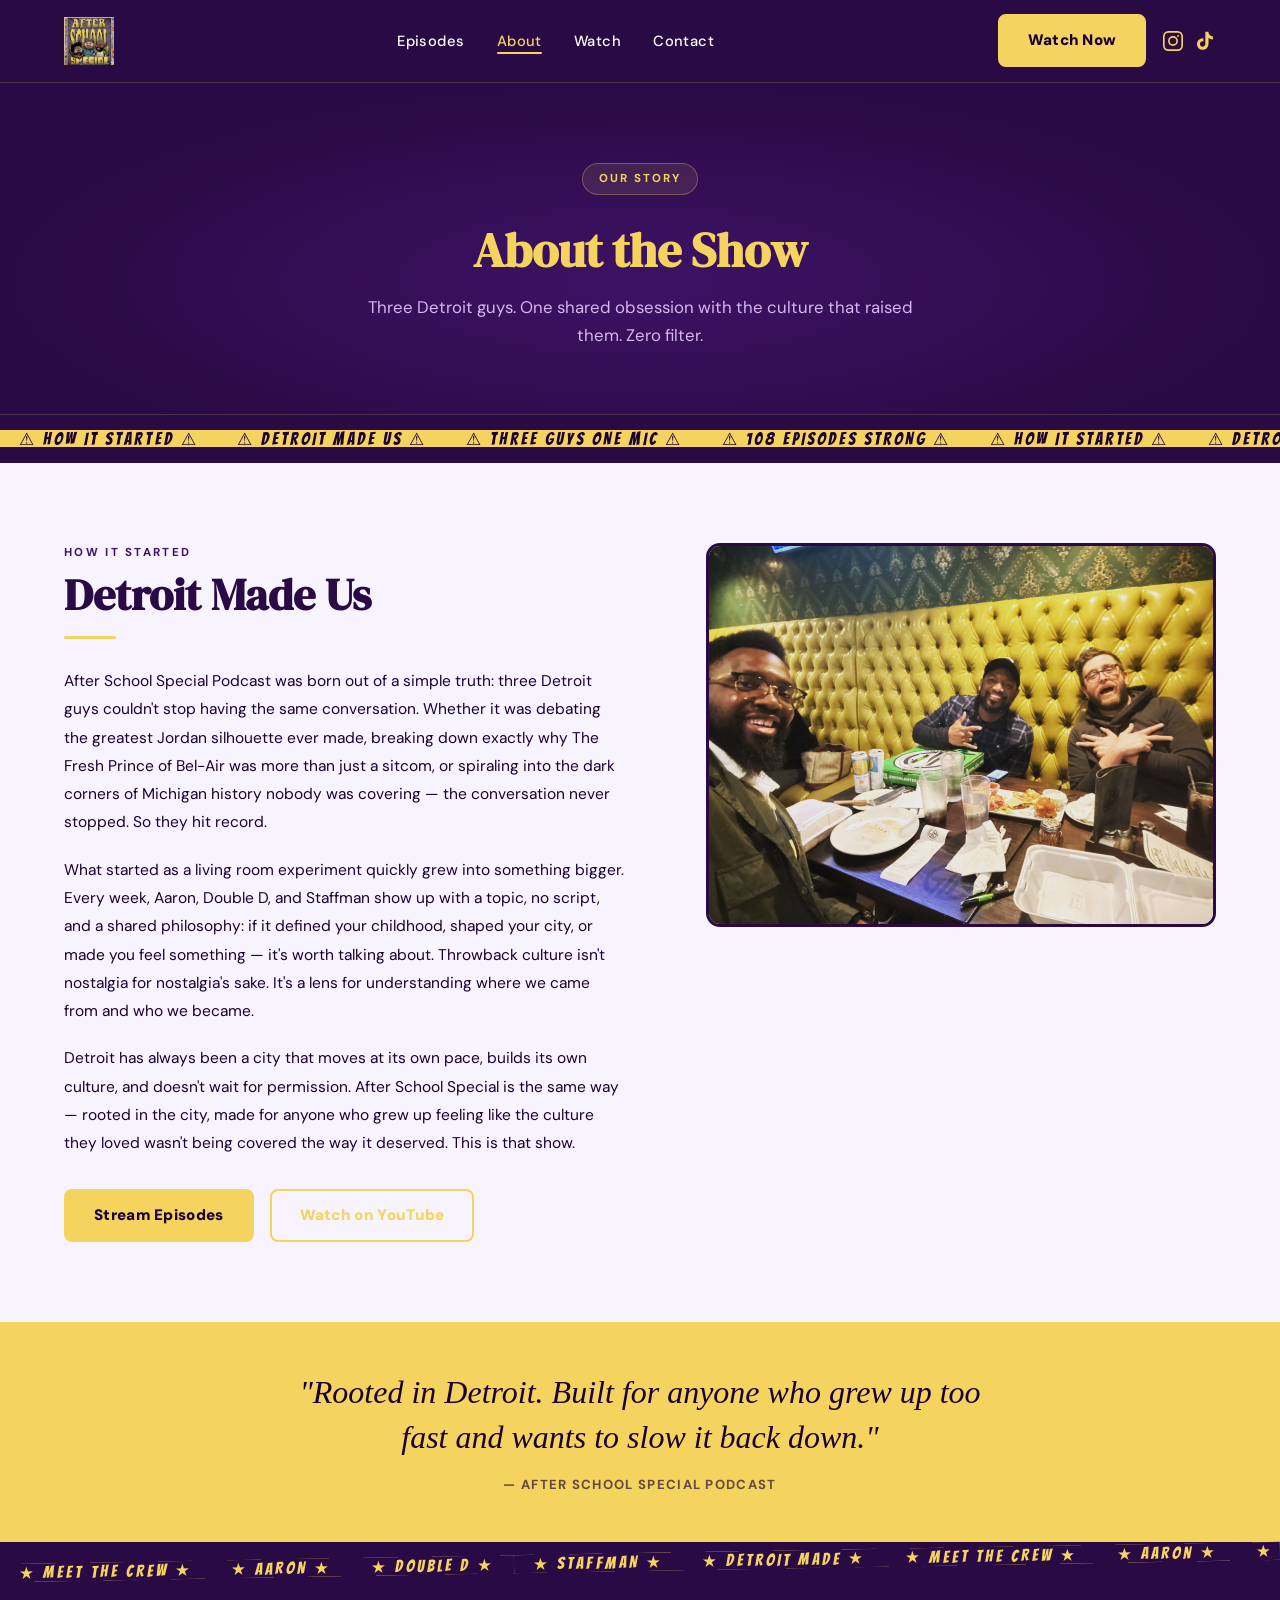
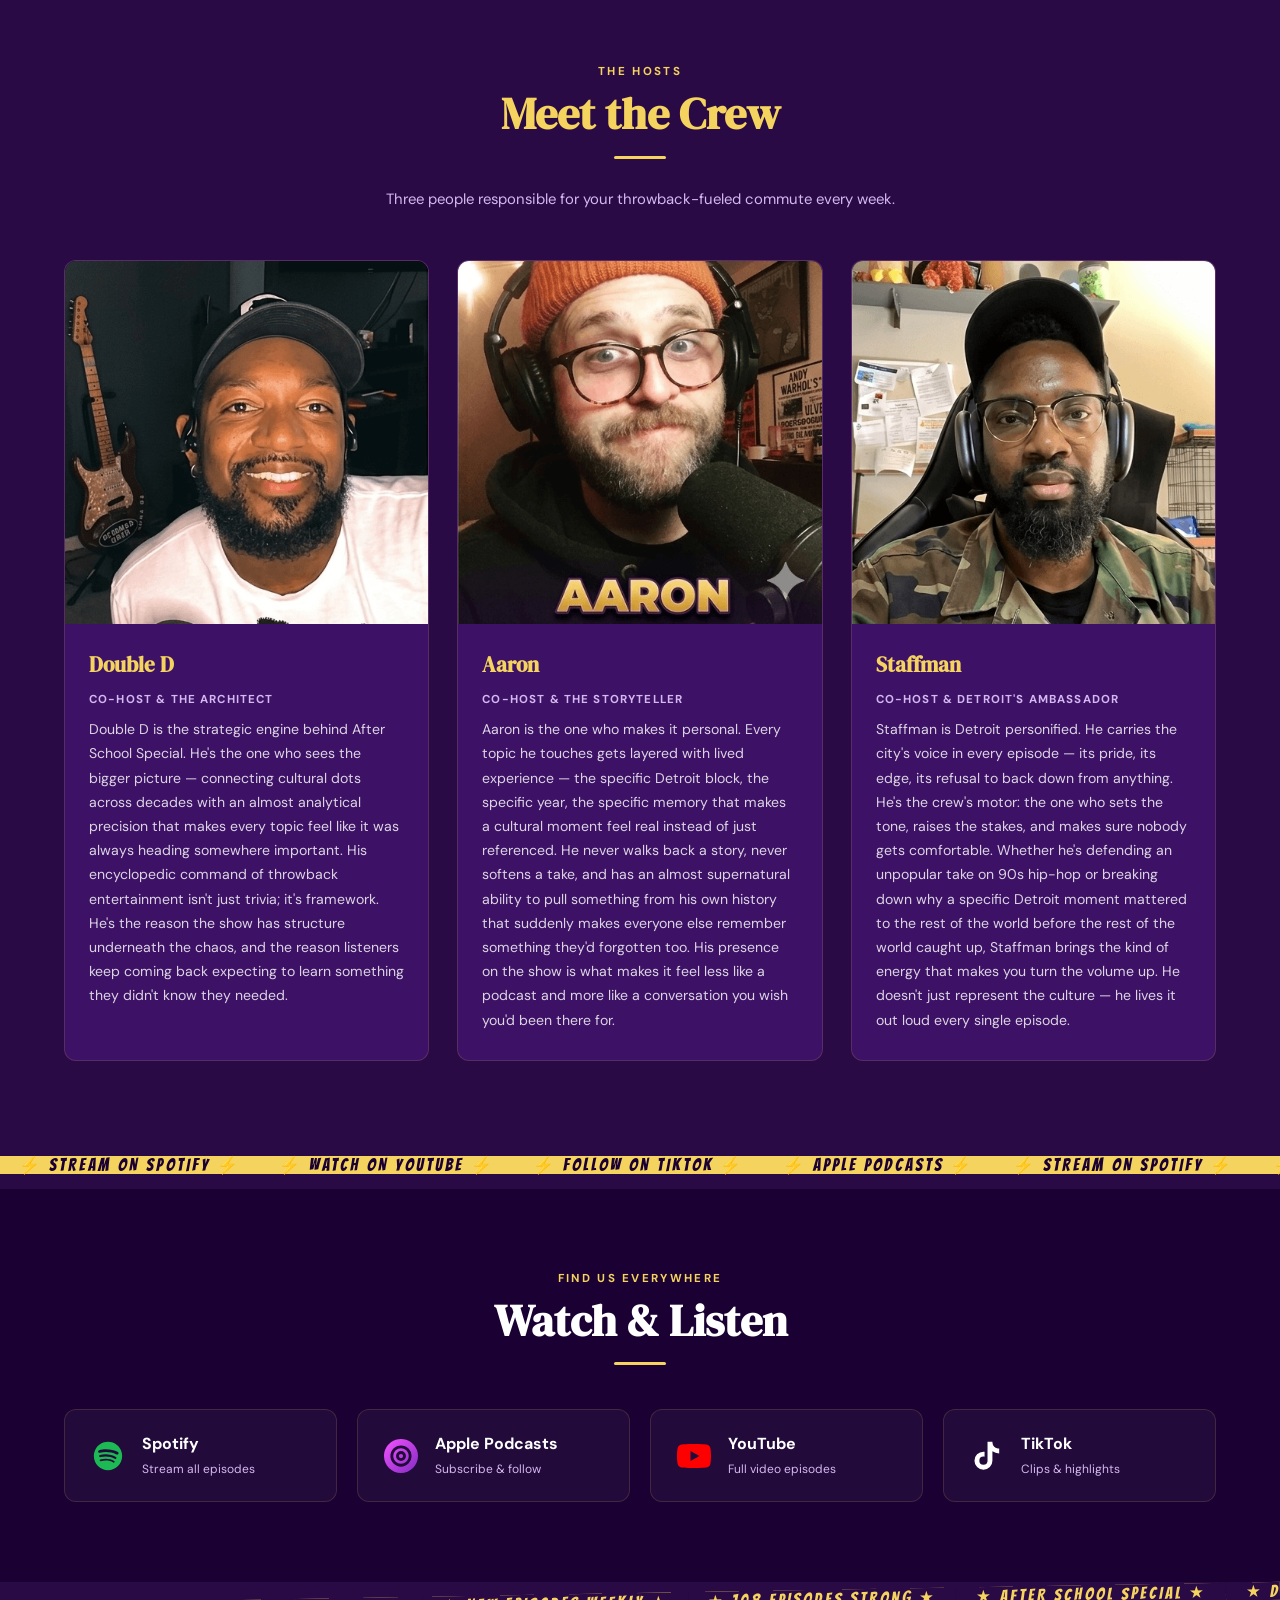
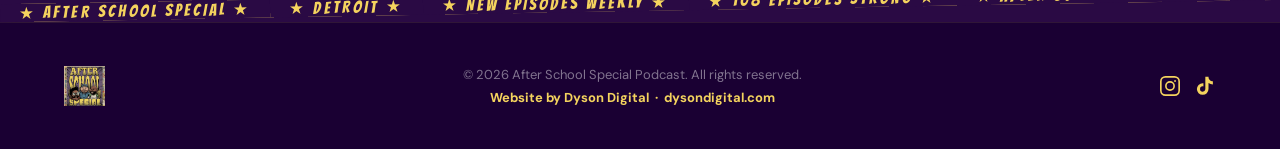
==== commit 0a2b280f: "Add files via upload" ====
--- a/about.html
+++ b/about.html
@@ -1,33 +1,61 @@
 <!DOCTYPE html>
 <html lang="en">
 <head>
-  <!-- Google tag (gtag.js) -->
-<script async src="https://www.googletagmanager.com/gtag/js?id=G-QT61DBW0RD"></script>
-<script>
-  window.dataLayer = window.dataLayer || [];
-  function gtag(){dataLayer.push(arguments);}
-  gtag('js', new Date());
-
-  gtag('config', 'G-QT61DBW0RD');
-</script>
+  <!-- ── Google Analytics ── -->
+  <script async src="https://www.googletagmanager.com/gtag/js?id=G-QT61DBW0RD"></script>
+  <script>
+    window.dataLayer = window.dataLayer || [];
+    function gtag(){dataLayer.push(arguments);}
+    gtag('js', new Date());
+    gtag('config', 'G-QT61DBW0RD');
+  </script>
+
+  <!-- ── Core Meta ── -->
   <meta charset="UTF-8">
   <meta name="viewport" content="width=device-width, initial-scale=1.0">
   <title>About | After School Special Podcast</title>
-  <meta name="description" content="Meet the creators behind After School Special. We’re a team of Detroit locals dedicated to preserving 90s and 2000s culture through deep-dive interviews.">
+  <meta name="description" content="Meet the creators behind After School Special. Three Detroit locals dedicated to preserving 90s and 2000s culture through deep-dive conversations — Aaron, Double D, and Staffman.">
   <link rel="canonical" href="https://afterschoolspecialpodcast.com/about.html">
+
+  <!-- ── Open Graph ── -->
   <meta property="og:title" content="About | After School Special Podcast">
   <meta property="og:description" content="Meet the crew behind After School Special Podcast — Aaron, Double D, and Staffman. Detroit's premier throwback culture podcast.">
   <meta property="og:image" content="https://afterschoolspecialpodcast.com/images/og-preview.jpg">
   <meta property="og:url" content="https://afterschoolspecialpodcast.com/about.html">
   <meta property="og:type" content="website">
+
+  <!-- ── Twitter Card ── -->
   <meta name="twitter:card" content="summary_large_image">
   <meta name="twitter:title" content="About | After School Special Podcast">
   <meta name="twitter:description" content="Meet the crew behind After School Special Podcast — Aaron, Double D, and Staffman. Detroit's premier throwback culture podcast.">
   <meta name="twitter:image" content="https://afterschoolspecialpodcast.com/images/og-preview.jpg">
+
+  <!-- ── Favicon ── -->
   <link rel="icon" type="image/png" href="favicon.png">
   <link rel="apple-touch-icon" href="favicon.png">
-  <meta name="theme-color" content="#
+
+  <!-- ── Theme Color (FIXED — was broken/unclosed in original) ── -->
+  <meta name="theme-color" content="#2a0a44">
+
+  <!-- ── Stylesheet ── -->
   <link rel="stylesheet" href="style.css">
+
+  <!-- ── Schema: PodcastSeries ── -->
+  <script type="application/ld+json">
+  {
+    "@context": "https://schema.org",
+    "@type": "PodcastSeries",
+    "name": "After School Special Podcast",
+    "description": "Detroit's premier throwback culture podcast hosted by Aaron, Double D, and Staffman.",
+    "url": "https://afterschoolspecialpodcast.com",
+    "image": "https://afterschoolspecialpodcast.com/images/og-preview.jpg",
+    "author": [
+      { "@type": "Person", "name": "Aaron" },
+      { "@type": "Person", "name": "Double D" },
+      { "@type": "Person", "name": "Staffman" }
+    ]
+  }
+  </script>
 </head>
 <body>
 
@@ -50,23 +78,29 @@
         <div class="nav-icons" aria-label="Social media">
           <a href="https://www.instagram.com/afterschoolspecialpodcast/" target="_blank" rel="noopener noreferrer" aria-label="Instagram">
             <svg viewBox="0 0 24 24" fill="none" stroke="currentColor" stroke-width="1.8" stroke-linecap="round" stroke-linejoin="round" aria-hidden="true">
-              <rect x="2" y="2" width="20" height="20" rx="5" ry="5"/><circle cx="12" cy="12" r="4.5"/>
+              <rect x="2" y="2" width="20" height="20" rx="5" ry="5"/>
+              <circle cx="12" cy="12" r="4.5"/>
               <circle cx="17.5" cy="6.5" r="1" fill="currentColor" stroke="none"/>
             </svg>
           </a>
           <a href="https://www.tiktok.com/@afterschoolspecial3?_r=1&_t=ZP-95Q65GnrFPi" target="_blank" rel="noopener noreferrer" aria-label="TikTok">
-            <svg viewBox="0 0 24 24" fill="currentColor" aria-hidden="true"><path d="M19.59 6.69a4.83 4.83 0 0 1-3.77-4.25V2h-3.45v13.67a2.89 2.89 0 0 1-2.88 2.5 2.89 2.89 0 0 1-2.89-2.89 2.89 2.89 0 0 1 2.89-2.89c.28 0 .54.04.79.1V9.01a6.33 6.33 0 0 0-.79-.05 6.34 6.34 0 0 0-6.34 6.34 6.34 6.34 0 0 0 6.34 6.34 6.34 6.34 0 0 0 6.33-6.34V8.72a8.2 8.2 0 0 0 4.78 1.52V6.79a4.85 4.85 0 0 1-1.01-.1z"/></svg>
+            <svg viewBox="0 0 24 24" fill="currentColor" aria-hidden="true">
+              <path d="M19.59 6.69a4.83 4.83 0 0 1-3.77-4.25V2h-3.45v13.67a2.89 2.89 0 0 1-2.88 2.5 2.89 2.89 0 0 1-2.89-2.89 2.89 2.89 0 0 1 2.89-2.89c.28 0 .54.04.79.1V9.01a6.33 6.33 0 0 0-.79-.05 6.34 6.34 0 0 0-6.34 6.34 6.34 6.34 0 0 0 6.34 6.34 6.34 6.34 0 0 0 6.33-6.34V8.72a8.2 8.2 0 0 0 4.78 1.52V6.79a4.85 4.85 0 0 1-1.01-.1z"/>
+            </svg>
           </a>
         </div>
         <button class="hamburger" id="hamburgerBtn" aria-label="Open menu" aria-expanded="false" aria-controls="mobileMenu">
           <svg viewBox="0 0 24 24" fill="none" stroke="currentColor" stroke-width="2.5" stroke-linecap="round" aria-hidden="true">
-            <line x1="3" y1="6" x2="21" y2="6"/><line x1="3" y1="12" x2="21" y2="12"/><line x1="3" y1="18" x2="21" y2="18"/>
+            <line x1="3" y1="6" x2="21" y2="6"/>
+            <line x1="3" y1="12" x2="21" y2="12"/>
+            <line x1="3" y1="18" x2="21" y2="18"/>
           </svg>
         </button>
       </div>
     </div>
   </header>
 
+  <!-- Mobile Menu -->
   <nav id="mobileMenu" class="mobile-menu" aria-label="Mobile navigation" aria-hidden="true">
     <button class="mobile-close" id="mobileClose" aria-label="Close menu">&#x2715;</button>
     <a href="episodes.html" class="mobile-link">Episodes</a>
@@ -76,11 +110,11 @@
     <a href="watch.html" class="btn-primary mobile-link">Watch Now</a>
   </nav>
 
-  <!-- PAGE HERO -->
+  <!-- ══ PAGE HERO ══ -->
   <div class="page-hero">
     <div class="container">
       <span class="eyebrow-pill">Our Story</span>
-      <h1 class="section-heading" style="color:var(--accent);font-size:clamp(2rem,4vw,3rem);margin-top:0.5rem;">About the Show</h1>
+      <h1 class="section-heading about-page-h1">About the Show</h1>
       <p>Three Detroit guys. One shared obsession with the culture that raised them. Zero filter.</p>
     </div>
   </div>
@@ -93,7 +127,7 @@
     </div>
   </div>
 
-  <!-- ══ ORIGIN STORY — light background section ══ -->
+  <!-- ══ ORIGIN STORY ══ -->
   <section class="about-story-section" aria-label="Show origin story">
     <div class="container">
       <div class="story-grid">
@@ -104,7 +138,7 @@
           <p>After School Special Podcast was born out of a simple truth: three Detroit guys couldn't stop having the same conversation. Whether it was debating the greatest Jordan silhouette ever made, breaking down exactly why The Fresh Prince of Bel-Air was more than just a sitcom, or spiraling into the dark corners of Michigan history nobody was covering — the conversation never stopped. So they hit record.</p>
           <p>What started as a living room experiment quickly grew into something bigger. Every week, Aaron, Double D, and Staffman show up with a topic, no script, and a shared philosophy: if it defined your childhood, shaped your city, or made you feel something — it's worth talking about. Throwback culture isn't nostalgia for nostalgia's sake. It's a lens for understanding where we came from and who we became.</p>
           <p>Detroit has always been a city that moves at its own pace, builds its own culture, and doesn't wait for permission. After School Special is the same way — rooted in the city, made for anyone who grew up feeling like the culture they loved wasn't being covered the way it deserved. This is that show.</p>
-          <div style="margin-top:2rem;display:flex;gap:1rem;flex-wrap:wrap;">
+          <div class="about-story-ctas">
             <a href="episodes.html" class="btn-primary">Stream Episodes</a>
             <a href="watch.html" class="btn-outline">Watch on YouTube</a>
           </div>
@@ -132,30 +166,19 @@
     </div>
   </div>
 
-  <!-- ══ HOST CARDS — headshots + swapped bios, responsive auto-fit grid at bottom ══
-       BIO SWAP LOGIC (consistent with index.html):
-       · Double D  → The Architect (technical/visionary)
-       · Aaron     → The Storyteller (personality/history)
-       · Staffman  → Detroit's Ambassador (high-energy/city)
-  ════════════════════════════════════════════════════════════════════════════════ -->
+  <!-- ══ HOST CARDS — responsive auto-fit grid ══ -->
   <section class="hosts-section" aria-label="Meet the hosts">
     <div class="container">
       <span class="section-label">The Hosts</span>
       <h2 class="section-heading">Meet the Crew</h2>
-      <div class="divider-accent" style="margin:0 auto;"></div>
-      <p style="color:var(--text-muted);max-width:520px;margin:0.75rem auto 0;text-align:center;font-size:0.93rem;">
+      <div class="divider-accent hosts-divider"></div>
+      <p class="hosts-intro">
         Three people responsible for your throwback-fueled commute every week.
       </p>
 
-      <!--
-        RESPONSIVE GRID: repeat(auto-fit, minmax(300px, 1fr))
-        — Stacks to 1 column on mobile
-        — 2 columns on tablet
-        — 3 columns on desktop and ultra-wide
-      -->
       <div class="host-cards-grid">
 
-        <!-- DOUBLE D — The Architect (technical/visionary style) -->
+        <!-- DOUBLE D — The Architect -->
         <div class="host-card-full">
           <img
             src="images/host-double-d.png"
@@ -170,7 +193,7 @@
           </div>
         </div>
 
-        <!-- AARON — The Storyteller (personality/history style) -->
+        <!-- AARON — The Storyteller -->
         <div class="host-card-full">
           <img
             src="images/host-aaron.png"
@@ -185,7 +208,7 @@
           </div>
         </div>
 
-        <!-- STAFFMAN — Detroit's Ambassador (high-energy/city style) -->
+        <!-- STAFFMAN — Detroit's Ambassador -->
         <div class="host-card-full">
           <img
             src="images/host-staffman.png"
@@ -212,36 +235,45 @@
     </div>
   </div>
 
-  <!-- PLATFORM STRIP -->
+  <!-- ══ PLATFORM STRIP ══ -->
   <section id="home-listen" aria-label="Listen and watch on all platforms">
     <div class="container">
       <div class="text-center">
         <span class="section-label">Find Us Everywhere</span>
         <h2 class="section-heading">Watch &amp; Listen</h2>
-        <div class="divider-accent" style="margin:0 auto 0;"></div>
+        <div class="divider-accent platforms-divider"></div>
       </div>
       <div class="platforms-grid">
         <a href="https://open.spotify.com/show/4eDsdJVZuryyBdSL1KuzRB?si=TBrPaqwSQeCFxHXnWOUmeQ" target="_blank" rel="noopener noreferrer" class="platform-card" aria-label="Listen on Spotify">
-          <svg width="34" height="34" viewBox="0 0 24 24" fill="#1DB954" aria-hidden="true"><path d="M12 2C6.477 2 2 6.477 2 12s4.477 10 10 10 10-4.477 10-10S17.523 2 12 2zm4.586 14.424a.622.622 0 0 1-.857.207c-2.348-1.435-5.304-1.76-8.785-.964a.623.623 0 0 1-.277-1.215c3.809-.87 7.076-.496 9.713 1.115.294.18.387.563.206.857zm1.223-2.722a.78.78 0 0 1-1.072.257c-2.687-1.652-6.785-2.13-9.965-1.166a.78.78 0 0 1-.973-.519.78.78 0 0 1 .52-.972c3.632-1.102 8.147-.568 11.233 1.329a.78.78 0 0 1 .257 1.071zm.105-2.835C14.692 8.95 9.375 8.775 6.297 9.71a.937.937 0 1 1-.543-1.793c3.563-1.08 9.492-.871 13.234 1.297a.937.937 0 0 1-.074 1.653z"/></svg>
+          <svg width="34" height="34" viewBox="0 0 24 24" fill="#1DB954" aria-hidden="true">
+            <path d="M12 2C6.477 2 2 6.477 2 12s4.477 10 10 10 10-4.477 10-10S17.523 2 12 2zm4.586 14.424a.622.622 0 0 1-.857.207c-2.348-1.435-5.304-1.76-8.785-.964a.623.623 0 0 1-.277-1.215c3.809-.87 7.076-.496 9.713 1.115.294.18.387.563.206.857zm1.223-2.722a.78.78 0 0 1-1.072.257c-2.687-1.652-6.785-2.13-9.965-1.166a.78.78 0 0 1-.973-.519.78.78 0 0 1 .52-.972c3.632-1.102 8.147-.568 11.233 1.329a.78.78 0 0 1 .257 1.071zm.105-2.835C14.692 8.95 9.375 8.775 6.297 9.71a.937.937 0 1 1-.543-1.793c3.563-1.08 9.492-.871 13.234 1.297a.937.937 0 0 1-.074 1.653z"/>
+          </svg>
           <div><strong>Spotify</strong><span class="platform-sub">Stream all episodes</span></div>
         </a>
         <a href="https://podcasts.apple.com/us/podcast/after-school-special-podcast/id1562094626" target="_blank" rel="noopener noreferrer" class="platform-card" aria-label="Listen on Apple Podcasts">
-          <svg width="34" height="34" viewBox="0 0 24 24" aria-hidden="true"><defs><linearGradient id="apG_abt" x1="0" y1="0" x2="1" y2="1"><stop offset="0%" stop-color="#F452FF"/><stop offset="100%" stop-color="#832BC1"/></linearGradient></defs><path fill="url(#apG_abt)" d="M12 0C5.373 0 0 5.373 0 12s5.373 12 12 12 12-5.373 12-12S18.627 0 12 0zm0 4.5a7.5 7.5 0 1 1 0 15 7.5 7.5 0 0 1 0-15zm0 2a5.5 5.5 0 1 0 0 11 5.5 5.5 0 0 0 0-11zm0 2a3.5 3.5 0 1 1 0 7 3.5 3.5 0 0 1 0-7zm0 2a1.5 1.5 0 1 0 0 3 1.5 1.5 0 0 0 0-3z"/></svg>
+          <svg width="34" height="34" viewBox="0 0 24 24" aria-hidden="true">
+            <defs><linearGradient id="apG_about" x1="0" y1="0" x2="1" y2="1"><stop offset="0%" stop-color="#F452FF"/><stop offset="100%" stop-color="#832BC1"/></linearGradient></defs>
+            <path fill="url(#apG_about)" d="M12 0C5.373 0 0 5.373 0 12s5.373 12 12 12 12-5.373 12-12S18.627 0 12 0zm0 4.5a7.5 7.5 0 1 1 0 15 7.5 7.5 0 0 1 0-15zm0 2a5.5 5.5 0 1 0 0 11 5.5 5.5 0 0 0 0-11zm0 2a3.5 3.5 0 1 1 0 7 3.5 3.5 0 0 1 0-7zm0 2a1.5 1.5 0 1 0 0 3 1.5 1.5 0 0 0 0-3z"/>
+          </svg>
           <div><strong>Apple Podcasts</strong><span class="platform-sub">Subscribe &amp; follow</span></div>
         </a>
         <a href="watch.html" class="platform-card" aria-label="Watch on YouTube">
-          <svg width="34" height="34" viewBox="0 0 24 24" fill="#FF0000" aria-hidden="true"><path d="M23.498 6.186a3.016 3.016 0 0 0-2.122-2.136C19.505 3.545 12 3.545 12 3.545s-7.505 0-9.377.505A3.017 3.017 0 0 0 .502 6.186C0 8.07 0 12 0 12s0 3.93.502 5.814a3.016 3.016 0 0 0 2.122 2.136c1.871.505 9.376.505 9.376.505s7.505 0 9.377-.505a3.015 3.015 0 0 0 2.122-2.136C24 15.93 24 12 24 12s0-3.93-.502-5.814zM9.545 15.568V8.432L15.818 12l-6.273 3.568z"/></svg>
+          <svg width="34" height="34" viewBox="0 0 24 24" fill="#FF0000" aria-hidden="true">
+            <path d="M23.498 6.186a3.016 3.016 0 0 0-2.122-2.136C19.505 3.545 12 3.545 12 3.545s-7.505 0-9.377.505A3.017 3.017 0 0 0 .502 6.186C0 8.07 0 12 0 12s0 3.93.502 5.814a3.016 3.016 0 0 0 2.122 2.136c1.871.505 9.376.505 9.376.505s7.505 0 9.377-.505a3.015 3.015 0 0 0 2.122-2.136C24 15.93 24 12 24 12s0-3.93-.502-5.814zM9.545 15.568V8.432L15.818 12l-6.273 3.568z"/>
+          </svg>
           <div><strong>YouTube</strong><span class="platform-sub">Full video episodes</span></div>
         </a>
         <a href="https://www.tiktok.com/@afterschoolspecial3?_r=1&_t=ZP-95Q65GnrFPi" target="_blank" rel="noopener noreferrer" class="platform-card" aria-label="Follow on TikTok">
-          <svg width="34" height="34" viewBox="0 0 24 24" fill="#ffffff" aria-hidden="true"><path d="M19.59 6.69a4.83 4.83 0 0 1-3.77-4.25V2h-3.45v13.67a2.89 2.89 0 0 1-2.88 2.5 2.89 2.89 0 0 1-2.89-2.89 2.89 2.89 0 0 1 2.89-2.89c.28 0 .54.04.79.1V9.01a6.33 6.33 0 0 0-.79-.05 6.34 6.34 0 0 0-6.34 6.34 6.34 6.34 0 0 0 6.34 6.34 6.34 6.34 0 0 0 6.33-6.34V8.72a8.2 8.2 0 0 0 4.78 1.52V6.79a4.85 4.85 0 0 1-1.01-.1z"/></svg>
+          <svg width="34" height="34" viewBox="0 0 24 24" fill="#ffffff" aria-hidden="true">
+            <path d="M19.59 6.69a4.83 4.83 0 0 1-3.77-4.25V2h-3.45v13.67a2.89 2.89 0 0 1-2.88 2.5 2.89 2.89 0 0 1-2.89-2.89 2.89 2.89 0 0 1 2.89-2.89c.28 0 .54.04.79.1V9.01a6.33 6.33 0 0 0-.79-.05 6.34 6.34 0 0 0-6.34 6.34 6.34 6.34 0 0 0 6.34 6.34 6.34 6.34 0 0 0 6.33-6.34V8.72a8.2 8.2 0 0 0 4.78 1.52V6.79a4.85 4.85 0 0 1-1.01-.1z"/>
+          </svg>
           <div><strong>TikTok</strong><span class="platform-sub">Clips &amp; highlights</span></div>
         </a>
       </div>
     </div>
   </section>
 
-  <!-- CAUTION TAPE — footer -->
+  <!-- CAUTION TAPE — Footer -->
   <div class="caution-tape caution-tape--pgold" role="presentation" aria-hidden="true">
     <div class="caution-tape-inner">
       <span>★ AFTER SCHOOL SPECIAL ★</span><span>★ DETROIT ★</span><span>★ NEW EPISODES WEEKLY ★</span><span>★ 108 EPISODES STRONG ★</span>
@@ -249,19 +281,28 @@
     </div>
   </div>
 
+  <!-- ══ FOOTER ══ -->
   <footer role="contentinfo">
     <div class="container footer-inner">
-      <a href="index.html" class="footer-logo"><img src="images/afterschoolspecialpodcastlogo.png" alt="After School Special Podcast" height="40" loading="lazy"></a>
+      <a href="index.html" class="footer-logo" aria-label="After School Special Podcast home">
+        <img src="images/afterschoolspecialpodcastlogo.png" alt="After School Special Podcast" height="40" loading="lazy">
+      </a>
       <div class="footer-center">
         <p>&copy; 2026 After School Special Podcast. All rights reserved.</p>
         <p class="footer-credit">Website by <a href="https://dysondigital.com" target="_blank" rel="noopener noreferrer">Dyson Digital</a> &nbsp;&middot;&nbsp; dysondigital.com</p>
       </div>
       <div class="footer-right">
         <a href="https://www.instagram.com/afterschoolspecialpodcast/" target="_blank" rel="noopener noreferrer" aria-label="Instagram">
-          <svg viewBox="0 0 24 24" fill="none" stroke="currentColor" stroke-width="1.8" stroke-linecap="round" stroke-linejoin="round" aria-hidden="true"><rect x="2" y="2" width="20" height="20" rx="5" ry="5"/><circle cx="12" cy="12" r="4.5"/><circle cx="17.5" cy="6.5" r="1" fill="currentColor" stroke="none"/></svg>
+          <svg viewBox="0 0 24 24" fill="none" stroke="currentColor" stroke-width="1.8" stroke-linecap="round" stroke-linejoin="round" aria-hidden="true">
+            <rect x="2" y="2" width="20" height="20" rx="5" ry="5"/>
+            <circle cx="12" cy="12" r="4.5"/>
+            <circle cx="17.5" cy="6.5" r="1" fill="currentColor" stroke="none"/>
+          </svg>
         </a>
         <a href="https://www.tiktok.com/@afterschoolspecial3?_r=1&_t=ZP-95Q65GnrFPi" target="_blank" rel="noopener noreferrer" aria-label="TikTok">
-          <svg viewBox="0 0 24 24" fill="currentColor" aria-hidden="true"><path d="M19.59 6.69a4.83 4.83 0 0 1-3.77-4.25V2h-3.45v13.67a2.89 2.89 0 0 1-2.88 2.5 2.89 2.89 0 0 1-2.89-2.89 2.89 2.89 0 0 1 2.89-2.89c.28 0 .54.04.79.1V9.01a6.33 6.33 0 0 0-.79-.05 6.34 6.34 0 0 0-6.34 6.34 6.34 6.34 0 0 0 6.34 6.34 6.34 6.34 0 0 0 6.33-6.34V8.72a8.2 8.2 0 0 0 4.78 1.52V6.79a4.85 4.85 0 0 1-1.01-.1z"/></svg>
+          <svg viewBox="0 0 24 24" fill="currentColor" aria-hidden="true">
+            <path d="M19.59 6.69a4.83 4.83 0 0 1-3.77-4.25V2h-3.45v13.67a2.89 2.89 0 0 1-2.88 2.5 2.89 2.89 0 0 1-2.89-2.89 2.89 2.89 0 0 1 2.89-2.89c.28 0 .54.04.79.1V9.01a6.33 6.33 0 0 0-.79-.05 6.34 6.34 0 0 0-6.34 6.34 6.34 6.34 0 0 0 6.34 6.34 6.34 6.34 0 0 0 6.33-6.34V8.72a8.2 8.2 0 0 0 4.78 1.52V6.79a4.85 4.85 0 0 1-1.01-.1z"/>
+          </svg>
         </a>
       </div>
     </div>
--- a/style.css
+++ b/style.css
@@ -1,8 +1,10 @@
 /* ============================================================
-   AFTER SCHOOL SPECIAL PODCAST — style.css v6.0
+   AFTER SCHOOL SPECIAL PODCAST — style.css v6.1
    Fully Responsive: Mobile · Tablet · Desktop · Ultra-Wide
    90s Sticker / Nickelodeon Aesthetic
-   Desktop Centering + Welcome Video 900px Cap + 232px Spotify Players
+   FIXES: Logo centering all devices · VHS/Pizza/Hat stickers
+          visible mobile+tablet · About page meta fix ·
+          Duplicate rule cleanup
    ============================================================ */
 
 /* ── Google Fonts ── */
@@ -55,7 +57,6 @@
 /* ======================================================
    ░░ FLUID CONTAINER SYSTEM
    All main blocks: 90% wide, max 1200px, margin 0 auto
-   This centers everything perfectly on every screen size.
    ====================================================== */
 .container {
   width: 90%;
@@ -71,7 +72,6 @@
 /* ======================================================
    ░░ SPOTIFY PLAYER WRAPPER
    Fixed 232px height so Save/Share buttons are never cut off.
-   Width always 100% of its parent — responsive by default.
    ====================================================== */
 .spotify-player-wrap {
   width: 100%;
@@ -84,16 +84,13 @@
   border: none;
   display: block;
 }
-
-/* Styled version with border + glow */
 .spotify-player-wrap--styled {
   border: 2px solid var(--border-gold);
   box-shadow: 0 0 40px rgba(244,211,94,0.08), 0 16px 48px rgba(0,0,0,0.55);
 }
 
 /* ======================================================
-   ░░ RESPONSIVE IFRAME — YouTube / 16:9
-   aspect-ratio scales perfectly without manual heights.
+   ░░ RESPONSIVE IFRAME — YouTube 16:9
    ====================================================== */
 .iframe-wrap {
   position: relative;
@@ -109,8 +106,6 @@
   height: 100%;
   border: none;
 }
-
-/* Styled embed frame */
 .embed-frame {
   border: 2px solid var(--border-gold);
   border-radius: var(--radius);
@@ -123,8 +118,7 @@
 }
 
 /* ======================================================
-   ░░ WELCOME VIDEO — 900px max on desktop, 100% on mobile
-   The "secret sauce" for a pro agency look on large screens.
+   ░░ WELCOME VIDEO — 900px max desktop, 100% mobile
    ====================================================== */
 .welcome-video-wrap {
   width: 100%;
@@ -133,7 +127,7 @@
 }
 
 /* ======================================================
-   ░░ EPISODE SPOTLIGHT — large, centered on desktop
+   ░░ EPISODE SPOTLIGHT
    ====================================================== */
 .ep-spotlight-inner {
   display: grid;
@@ -143,26 +137,18 @@
   max-width: var(--container-w);
   margin: 0 auto;
 }
-
-/* Spotify mini inside spotlight — full height 232px */
-.ep-spotlight-player {
-  width: 100%;
-}
+.ep-spotlight-player { width: 100%; }
 .ep-spotlight-player .spotify-player-wrap {
   border: 2px solid var(--border-gold);
   border-radius: var(--radius);
   box-shadow: 0 0 40px rgba(244,211,94,0.08), 0 16px 48px rgba(0,0,0,0.55);
 }
-
 @media (max-width: 860px) {
-  .ep-spotlight-inner {
-    grid-template-columns: 1fr;
-    gap: 2.5rem;
-  }
-}
-
-/* ======================================================
-   ░░ ARCHIVE GRID — 5 panels (101–105), 2-3 col desktop
+  .ep-spotlight-inner { grid-template-columns: 1fr; gap: 2.5rem; }
+}
+
+/* ======================================================
+   ░░ ARCHIVE GRID
    ====================================================== */
 .archive-grid {
   display: grid;
@@ -170,7 +156,6 @@
   gap: 1.5rem;
   margin-top: 3rem;
 }
-
 .archive-panel {
   background: var(--bg-card);
   border: 1px solid var(--border-card);
@@ -180,55 +165,31 @@
   flex-direction: column;
   transition: transform var(--transition), box-shadow var(--transition);
 }
-.archive-panel:hover {
-  transform: translateY(-4px);
-  box-shadow: 0 16px 40px rgba(0,0,0,0.45);
-}
-
+.archive-panel:hover { transform: translateY(-4px); box-shadow: 0 16px 40px rgba(0,0,0,0.45); }
 .archive-panel-header {
   padding: 1.25rem 1.5rem 0;
-  display: flex;
-  align-items: center;
-  gap: 0.75rem;
-  flex-wrap: wrap;
-}
-
+  display: flex; align-items: center; gap: 0.75rem; flex-wrap: wrap;
+}
 .archive-ep-badge {
   display: inline-block;
   background: rgba(244,211,94,0.12);
   border: 1px solid rgba(244,211,94,0.28);
   color: var(--accent);
   font-family: var(--font-stamp);
-  font-size: 0.82rem;
-  letter-spacing: 0.08em;
-  padding: 0.22rem 0.8rem;
-  border-radius: 50px;
-}
-
+  font-size: 0.82rem; letter-spacing: 0.08em;
+  padding: 0.22rem 0.8rem; border-radius: 50px;
+}
 .archive-ep-title {
   font-family: var(--font-display);
-  font-size: 0.98rem;
-  color: var(--accent);
-  line-height: 1.3;
-  padding: 0.6rem 1.5rem 0.5rem;
-}
-
+  font-size: 0.98rem; color: var(--accent);
+  line-height: 1.3; padding: 0.6rem 1.5rem 0.5rem;
+}
 .archive-ep-desc {
-  font-size: 0.82rem;
-  color: var(--text-muted);
-  padding: 0 1.5rem 1rem;
-  line-height: 1.6;
-  flex: 1;
-}
-
-/* Spotify embed sits at bottom of each panel */
-.archive-panel .spotify-player-wrap {
-  margin-top: auto;
-  border-radius: 0;
-}
-.archive-panel .spotify-player-wrap iframe {
-  border-radius: 0;
-}
+  font-size: 0.82rem; color: var(--text-muted);
+  padding: 0 1.5rem 1rem; line-height: 1.6; flex: 1;
+}
+.archive-panel .spotify-player-wrap { margin-top: auto; border-radius: 0; }
+.archive-panel .spotify-player-wrap iframe { border-radius: 0; }
 
 /* ======================================================
    ░░ BUTTONS
@@ -415,41 +376,39 @@
   cursor: pointer; padding: 0.2rem; color: var(--accent); line-height: 1;
 }
 .hamburger svg { width: 28px; height: 28px; display: block; }
+
+/* ── Mobile Menu — single clean definition ── */
 .mobile-menu {
-  display: none; position: fixed; inset: 0;
-  background: var(--bg-deeper); z-index: 999;
-  flex-direction: column; align-items: center; justify-content: center; gap: 2rem;
+  display: none;
+  position: fixed;
+  inset: 0;
+  background: var(--bg-deeper);
+  z-index: 1000;
+  flex-direction: column;
+  align-items: center;
+  justify-content: center;
+  gap: 2rem;
 }
 .mobile-menu.open { display: flex; }
 .mobile-menu a { color: var(--text-white); font-size: 1.6rem; font-weight: 700; transition: color var(--transition); }
 .mobile-menu a:hover { color: var(--accent); }
+.mobile-menu .btn-primary { font-size: 1rem; }
+
+/* Close button — large tap zone, always on top */
 .mobile-close {
-    position: absolute; 
-    top: 2rem;       /* Moves it down from the very edge */
-    right: 2rem;     /* Moves it in from the right edge */
-    z-index: 1001;   /* Forces it to stay ABOVE the links */
-    background: none; 
-    border: none; 
-    color: var(--accent); 
-    font-size: 3rem; /* Makes the X bigger and easier to tap */
-    cursor: pointer; 
-    line-height: 1;
-    padding: 10px;   /* Creates a bigger "tap zone" */
-}
-
-/* Add this right below it to give the links room */
-.mobile-menu {
-    display: none;
-    position: fixed;
-    inset: 0;
-    z-index: 1000;
-    flex-direction: column;
-    align-items: center;
-    justify-content: center;
-    gap: 2rem;
-}
-
-.mobile-menu .btn-primary { font-size: 1rem; }
+  position: absolute;
+  top: 1.5rem;
+  right: 1.5rem;
+  z-index: 1100;
+  background: none;
+  border: none;
+  color: var(--accent);
+  font-size: 2.5rem;
+  cursor: pointer;
+  line-height: 1;
+  padding: 12px;
+}
+
 @media (max-width: 767px) {
   .nav-links { display: none; }
   .nav-right .btn-primary { display: none; }
@@ -459,13 +418,24 @@
 
 /* ======================================================
    ░░ HERO SECTION
+   FIX: Proper centering on ALL devices.
+   Logo uses max-width so it scales proportionally.
+   Stickers use fixed positioning relative to .hero-logo-frame
+   and are visible on ALL screen sizes (no display:none).
    ====================================================== */
 #hero {
   position: relative;
   background: radial-gradient(ellipse at 50% 38%, #3d1266 0%, var(--bg-dark) 68%);
-  display: flex; align-items: center; justify-content: center;
-  text-align: center; padding: 4rem 0 3.5rem; overflow: hidden;
-}
+  display: flex;
+  flex-direction: column;
+  align-items: center;
+  justify-content: center;
+  text-align: center;
+  padding: 4rem 0 3.5rem;
+  overflow: hidden;
+  min-height: 80vh;
+}
+
 .hero-ring {
   position: absolute; border-radius: 50%;
   border: 1px solid rgba(244,211,94,0.06);
@@ -475,60 +445,157 @@
 .hero-ring-1 { width: 420px; height: 420px; }
 .hero-ring-2 { width: 660px; height: 660px; }
 
+/* Hero content — centered block, scales on every device */
 .hero-content {
-  position: relative; z-index: 2;
-  max-width: 720px; width: 90%; margin: 0 auto;
-}
-
-/* Logo glow */
-.hero-logo-frame { position: relative; display: inline-block; margin-bottom: 1.5rem; }
+  position: relative;
+  z-index: 2;
+  width: 90%;
+  max-width: 720px;
+  margin: 0 auto;
+  display: flex;
+  flex-direction: column;
+  align-items: center;
+}
+
+/* ── Logo Frame — centered, proportional on all devices ── */
+.hero-logo-frame {
+  position: relative;
+  display: inline-block;
+  margin: 0 auto 1.5rem;
+  /* Proportional width: large on desktop, safe on mobile */
+  width: min(520px, 88vw);
+}
+
 @keyframes logo-glow-pulse {
   0%,100% {
-    filter: drop-shadow(0 0 18px rgba(244,211,94,0.55)) drop-shadow(0 0 40px rgba(61,18,102,0.9));
+    filter: drop-shadow(0 0 18px rgba(244,211,94,0.55))
+            drop-shadow(0 0 40px rgba(61,18,102,0.9));
   }
   50% {
-    filter: drop-shadow(0 0 32px rgba(244,211,94,0.88)) drop-shadow(0 0 64px rgba(61,18,102,0.95));
+    filter: drop-shadow(0 0 32px rgba(244,211,94,0.88))
+            drop-shadow(0 0 64px rgba(61,18,102,0.95));
   }
 }
-.hero-logo-frame img { height: 150px; width: auto; margin: 0 auto; animation: logo-glow-pulse 3s ease-in-out infinite; }
-
-/* Logo corner stickers */
-.logo-sticker { position: absolute; z-index: 10; pointer-events: none; }
-.logo-sticker--star-tl { top:-28px; left:-36px; width:68px; height:68px; animation:sticker-float-b 3.5s ease-in-out infinite; }
-.logo-sticker--star-tl svg { width:100%; height:100%; }
-.logo-sticker--arrow-tr { top:-16px; right:-36px; width:56px; height:56px; animation:sticker-float-d 4s ease-in-out infinite; }
-.logo-sticker--arrow-tr svg { width:100%; height:100%; }
-.logo-sticker--circle-bl {
-  bottom:-18px; left:-28px; width:62px; height:62px;
-  border-radius:50%; background:var(--sticker-pink); color:#fff;
-  display:flex; flex-direction:column; align-items:center; justify-content:center;
-  font-family:var(--font-stamp); font-size:0.56rem; line-height:1.2;
-  border:3px solid rgba(0,0,0,0.15); animation:sticker-float-a 4.2s ease-in-out infinite; position:absolute;
-}
-.logo-sticker--circle-br {
-  bottom:-14px; right:-26px; width:58px; height:58px;
-  border-radius:50%; background:var(--sticker-green); color:#1a0033;
-  display:flex; flex-direction:column; align-items:center; justify-content:center;
-  font-family:var(--font-stamp); font-size:0.56rem; line-height:1.2;
-  border:3px solid rgba(0,0,0,0.15); animation:sticker-float-c 3.8s ease-in-out infinite; position:absolute;
-}
-
-/* Floating hero sticker cluster */
-.hero-sticker-cluster { position:absolute; inset:0; pointer-events:none; overflow:visible; z-index:3; }
-.hsc-item { position:absolute; }
-.hsc-1 { top:12%; left:4%; }
-.hsc-2 { top:18%; right:5%; }
-.hsc-3 { bottom:22%; left:6%; }
-.hsc-4 { bottom:18%; right:4%; }
-.hsc-5 { top:55%; left:2%; }
-.hsc-6 { top:42%; right:3%; }
-
-@media (max-width: 900px) {
-  .hsc-1,.hsc-2,.hsc-3,.hsc-4,.hsc-5,.hsc-6 { display:none; }
-  .logo-sticker--star-tl,.logo-sticker--arrow-tr,
-  .logo-sticker--circle-bl,.logo-sticker--circle-br { display:none; }
-}
-
+
+/* Logo image fills its frame proportionally */
+.hero-logo-frame img {
+  width: 100%;
+  height: auto;
+  display: block;
+  margin: 0 auto;
+  animation: logo-glow-pulse 3s ease-in-out infinite;
+}
+
+/* ======================================================
+   ░░ LOGO STICKERS — VHS · Pizza · Party Hat
+   Visible on ALL screen sizes (mobile, tablet, desktop).
+   Positioned relative to .hero-logo-frame so they always
+   orbit the logo correctly regardless of screen width.
+   ====================================================== */
+
+/* Base logo sticker rule */
+.logo-sticker {
+  position: absolute;
+  z-index: 10;
+  pointer-events: none;
+  /* Emoji font for cross-platform rendering */
+  font-family: "Apple Color Emoji","Segoe UI Emoji","Noto Color Emoji",sans-serif;
+  line-height: 1;
+  display: flex;
+  align-items: center;
+  justify-content: center;
+  /* Drop shadow for visibility on any background */
+  filter: drop-shadow(0 2px 6px rgba(0,0,0,0.6));
+}
+
+/* 
+   VHS Tape — top left
+   Animated with sticker-float-b (gentle tilt + bob)
+*/
+.logo-sticker--vhs {
+  top: -18px;
+  left: -20px;
+  font-size: clamp(1.8rem, 5vw, 2.6rem);
+  animation: sticker-float-b 3.5s ease-in-out infinite;
+  /* Slight rotation for that "tossed sticker" feel */
+  transform-origin: center center;
+}
+
+/* 
+   Pizza Slice — top right
+   Animated with sticker-float-d (opposite tilt direction)
+*/
+.logo-sticker--pizza {
+  top: -14px;
+  right: -18px;
+  font-size: clamp(1.8rem, 5vw, 2.6rem);
+  animation: sticker-float-d 4s ease-in-out infinite;
+  transform-origin: center center;
+}
+
+/*
+   Celebration Hat — bottom center
+   Animated with sticker-float-c (larger arc)
+*/
+.logo-sticker--hat {
+  bottom: -20px;
+  left: 50%;
+  transform: translateX(-50%);
+  font-size: clamp(1.8rem, 5vw, 2.6rem);
+  animation: sticker-float-hat 4.5s ease-in-out infinite;
+  transform-origin: center center;
+}
+
+/* Custom hat animation that preserves the translateX centering */
+@keyframes sticker-float-hat {
+  0%,100% { transform: translateX(-50%) rotate(10deg) translateY(0px) scale(1); }
+  50%      { transform: translateX(-50%) rotate(12deg) translateY(-8px) scale(1.05); }
+}
+
+/* ── HERO FLOATING STICKER CLUSTER (background stickers) ──
+   These use viewport-edge positioning.
+   VISIBLE on all devices — no display:none at mobile.
+   Sized with clamp() so they scale down gracefully.
+*/
+.hero-sticker-cluster {
+  position: absolute;
+  inset: 0;
+  pointer-events: none;
+  overflow: visible;
+  z-index: 3;
+}
+.hsc-item { position: absolute; }
+
+/* Positions — kept well within viewport edges on mobile */
+.hsc-1 { top: 8%;  left: 3%;  }
+.hsc-2 { top: 12%; right: 3%; }
+.hsc-3 { bottom: 18%; left: 3%;  }
+.hsc-4 { bottom: 14%; right: 3%; }
+.hsc-5 { top: 52%;  left: 2%;  }
+.hsc-6 { top: 40%;  right: 2%; }
+
+/* Cluster sticker sizing: clamp scales from mobile to desktop */
+.hsc-item .sticker-circle {
+  width:  clamp(44px, 8vw, 68px);
+  height: clamp(44px, 8vw, 68px);
+  font-size: clamp(0.45rem, 1.1vw, 0.58rem);
+}
+.hsc-item .sticker-circle span {
+  font-size: clamp(0.75rem, 1.8vw, 1rem);
+  line-height: 1;
+}
+
+/* On very small phones (≤360px) tuck cluster items inward */
+@media (max-width: 360px) {
+  .hsc-1 { left: 1%;  }
+  .hsc-2 { right: 1%; }
+  .hsc-3 { left: 1%;  }
+  .hsc-4 { right: 1%; }
+  .hsc-5 { left: 1%;  }
+  .hsc-6 { right: 1%; }
+}
+
+/* ── Hero text ── */
 .hero-title {
   font-family: var(--font-display); font-size: clamp(2rem,4.5vw,3.4rem);
   color: var(--accent); line-height: 1.08; margin-bottom: 0.85rem;
@@ -585,7 +652,6 @@
   margin-bottom: 1.75rem; max-width: 480px;
 }
 .ep106-actions { display:flex; gap:0.85rem; flex-wrap:wrap; align-items:center; }
-
 @media (max-width: 500px) { .ep106-actions { flex-direction:column; align-items:flex-start; } }
 
 /* ======================================================
@@ -790,7 +856,7 @@
 .footer-right a:hover { opacity:0.7; }
 .footer-right svg { width:22px; height:22px; }
 
-/* TikTok */
+/* TikTok embed */
 .tiktok-embed-container { display:flex; justify-content:center; margin-top:2.5rem; }
 .tiktok-embed-container blockquote { max-width:605px; width:100%; }
 
@@ -807,78 +873,68 @@
   .story-grid    { grid-template-columns:1fr; gap:3rem; }
   .contact-grid  { grid-template-columns:1fr; gap:2.5rem; }
 }
+
 @media (max-width: 600px) {
   :root { --section-pad: 3.5rem; }
-  .hero-btns      { flex-direction:column; align-items:center; }
-  .footer-inner   { flex-direction:column; align-items:center; text-align:center; }
-  .footer-right   { justify-content:center; }
-  .footer-center  { order:2; }
+  #hero { padding: 3rem 0 2.5rem; min-height: 70vh; }
+  .hero-btns     { flex-direction:column; align-items:center; }
+  .footer-inner  { flex-direction:column; align-items:center; text-align:center; }
+  .footer-right  { justify-content:center; }
+  .footer-center { order:2; }
   .platforms-grid { grid-template-columns:1fr; }
-  .reviews-grid   { grid-template-columns:1fr; }
-  .page-hero      { padding:3.5rem 0 2.5rem; }
-  .overall-score  { font-size:3.5rem; }
-  .host-pill-row  { gap:0.5rem; }
-  .archive-grid   { grid-template-columns:1fr; }
-}
+  .reviews-grid  { grid-template-columns:1fr; }
+  .page-hero     { padding:3.5rem 0 2.5rem; }
+  .overall-score { font-size:3.5rem; }
+  .host-pill-row { gap:0.5rem; }
+  .archive-grid  { grid-template-columns:1fr; }
+  .hero-ring-1, .hero-ring-2 { display:none; } /* Rings too large on mobile — remove */
+}
+
+@media (max-width: 400px) {
+  /* Tighten logo sticker positions on very small screens */
+  .logo-sticker--vhs  { top: -12px; left: -10px; }
+  .logo-sticker--pizza { top: -10px; right: -10px; }
+  .logo-sticker--hat  { bottom: -14px; }
+}
+
+/* Ultra-wide caps */
 @media (min-width: 1600px) { :root { --container-w: 1300px; } }
 @media (min-width: 2000px) { :root { --container-w: 1400px; } body { font-size:1.05rem; } }
-/* --- DYSON DIGITAL GOLD STANDARD: HERO & NAV FIX --- */
-
-/* 1. Center the Hero and give it that 'Old Vibe' scale */
-#hero {
-    display: flex;
-    flex-direction: column;
-    align-items: center;    /* Centers horizontally */
-    justify-content: center; /* Centers vertically */
-    text-align: center;
-    min-height: 85vh;
-    position: relative;
-    overflow: hidden;
-}
-
-/* 2. Scale the Logo larger for Desktop */
-.hero-logo {
-    width: 95%;
-    max-width: 750px; 
-    z-index: 10;
-    position: relative;
-}
-
-/* 3. Orbiting Sticker Cluster */
-.hero-sticker-cluster {
-    position: absolute;
-    inset: 0;
-    display: flex;
-    align-items: center;
-    justify-content: center;
-    pointer-events: none; /* Allows clicking the logo through the graphics */
-    z-index: 5;
-}
-
-/* 4. Fix the 'Ghost' X Button and Z-Index Stacking */
-.mobile-close {
-    position: absolute;
-    top: 2rem;
-    right: 2rem;
-    z-index: 1100; /* Stays ABOVE the menu and hero */
-    font-size: 3rem;
-    background: none;
-    border: none;
-    color: var(--accent);
-    cursor: pointer;
-    padding: 15px; /* Bigger hit area for thumbs */
-}
-
-.mobile-menu {
-    z-index: 1050; /* Stays ABOVE the hero logo */
-}
-
-/* 5. Mobile Scaling (The 'No-Break' Rule) */
-@media (max-width: 768px) {
-    .hero-logo {
-        max-width: 380px;
-    }
-    #hero {
-        min-height: 60vh;
-    }
-}
+
+/* ======================================================
+   ░░ ABOUT PAGE — classes to replace inline styles
+   ====================================================== */
+
+/* Page hero h1 — replaces inline font-size + color + margin-top */
+.about-page-h1 {
+  color: var(--accent);
+  font-size: clamp(2rem, 4vw, 3rem);
+  margin-top: 0.5rem;
+}
+
+/* Story section CTA row — replaces inline margin-top + display + gap + flex-wrap */
+.about-story-ctas {
+  display: flex;
+  gap: 1rem;
+  flex-wrap: wrap;
+  margin-top: 2rem;
+}
+
+/* Hosts section divider — replaces inline margin: 0 auto */
+.hosts-divider {
+  margin: 0 auto 1.75rem;
+}
+
+/* Hosts intro paragraph — replaces inline color + max-width + margin + text-align + font-size */
+.hosts-intro {
+  color: var(--text-muted);
+  max-width: 520px;
+  margin: 0.75rem auto 0;
+  text-align: center;
+  font-size: 0.93rem;
+}
+
+/* Platform strip divider — replaces inline margin: 0 auto 0 */
+.platforms-divider {
+  margin: 0 auto 0;
+}
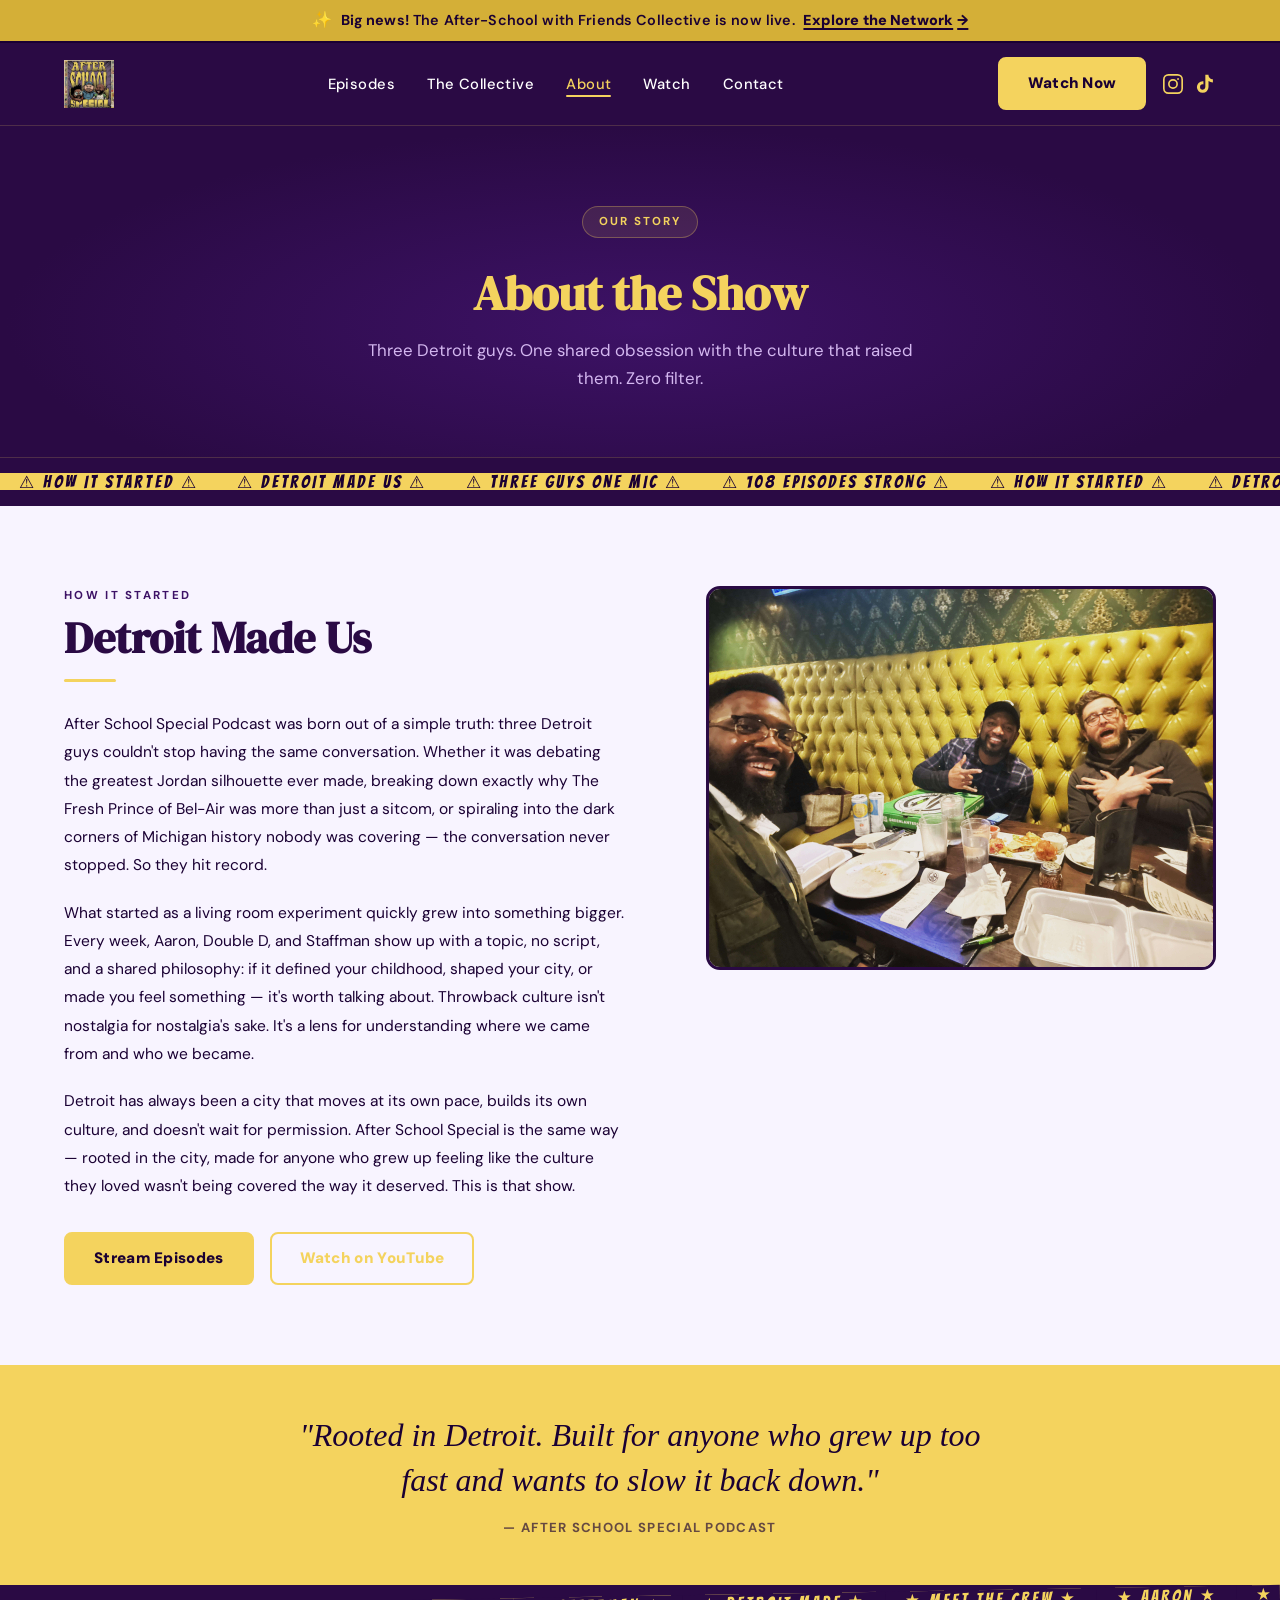
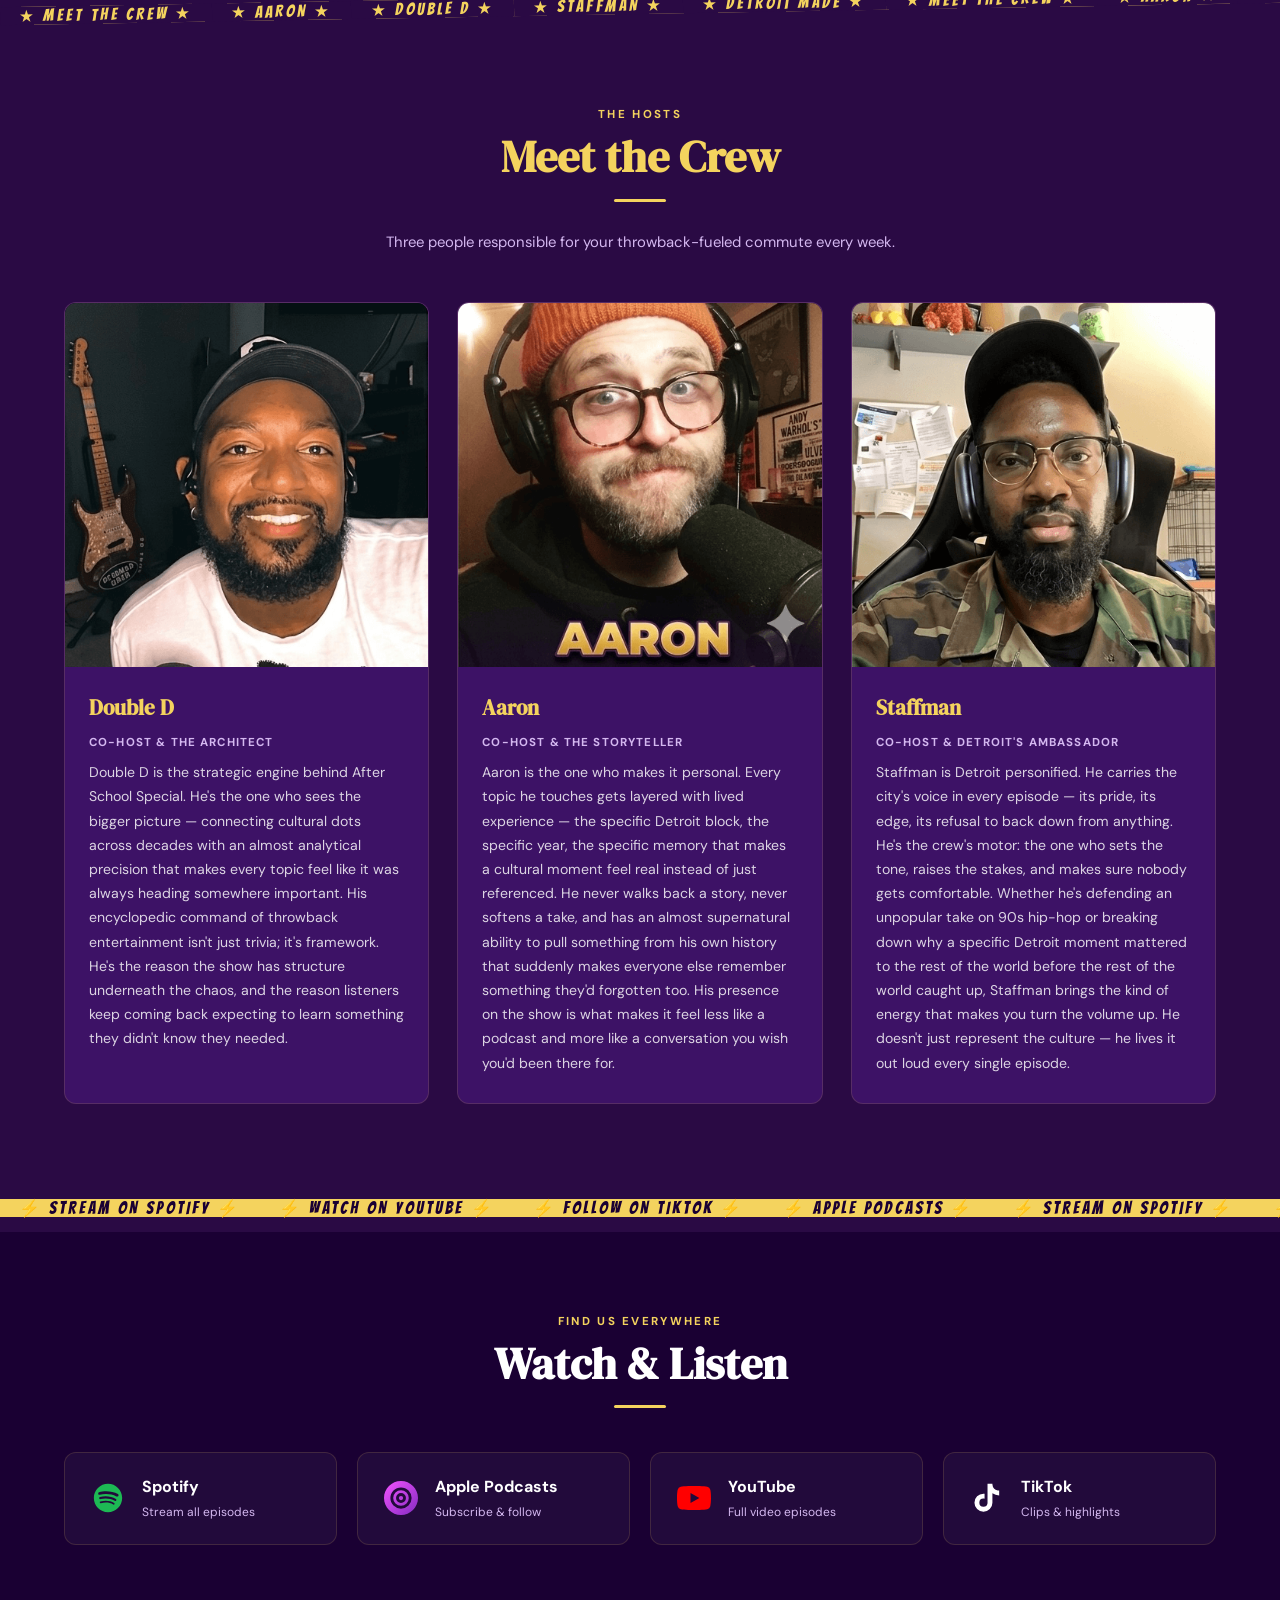
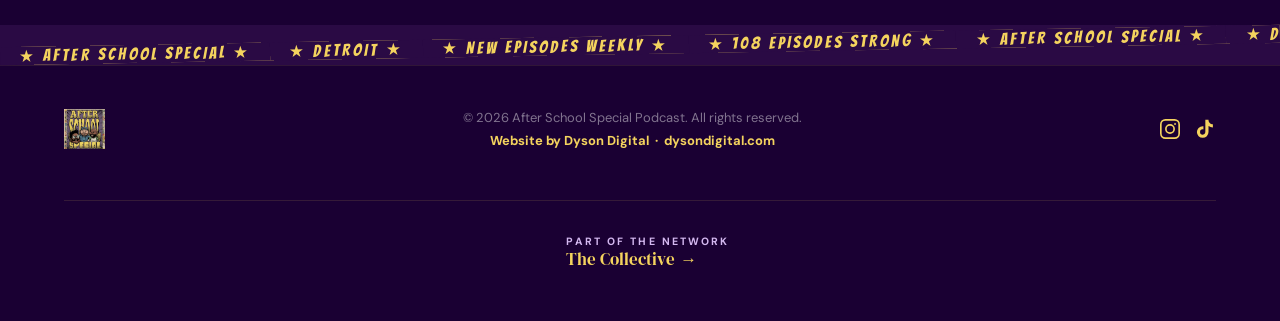
==== commit de9ee3b4: "Add files via upload" ====
--- a/about.html
+++ b/about.html
@@ -9,7 +9,13 @@
     gtag('js', new Date());
     gtag('config', 'G-QT61DBW0RD');
   </script>
-
+<script type="text/javascript">
+    (function(c,l,a,r,i,t,y){
+        c[a]=c[a]||function(){(c[a].q=c[a].q||[]).push(arguments)};
+        t=l.createElement(r);t.async=1;t.src="https://www.clarity.ms/tag/"+i;
+        y=l.getElementsByTagName(r)[0];y.parentNode.insertBefore(t,y);
+    })(window, document, "clarity", "script", "wgfy24dxlt");
+</script>
   <!-- ── Core Meta ── -->
   <meta charset="UTF-8">
   <meta name="viewport" content="width=device-width, initial-scale=1.0">
@@ -59,6 +65,15 @@
 </head>
 <body>
 
+  <!-- ══ ANNOUNCEMENT BAR ══ -->
+  <div class="announcement-bar" role="region" aria-label="Site announcement">
+    <div class="announcement-bar-inner">
+      <span class="announcement-bar-icon" aria-hidden="true">✨</span>
+      <span class="announcement-bar-text"><strong>Big news!</strong> The After-School with Friends Collective is now live.</span>
+      <a href="collective.html" class="announcement-bar-link">Explore the Network <span class="ab-arrow" aria-hidden="true">→</span></a>
+    </div>
+  </div>
+
   <!-- ══ NAVBAR ══ -->
   <header id="navbar" role="banner">
     <div class="container nav-inner">
@@ -68,6 +83,7 @@
       <nav aria-label="Main navigation">
         <ul class="nav-links">
           <li><a href="episodes.html">Episodes</a></li>
+          <li><a href="collective.html">The Collective</a></li>
           <li><a href="about.html" class="active">About</a></li>
           <li><a href="watch.html">Watch</a></li>
           <li><a href="contact.html">Contact</a></li>
@@ -89,7 +105,7 @@
             </svg>
           </a>
         </div>
-        <button class="hamburger" id="hamburgerBtn" aria-label="Open menu" aria-expanded="false" aria-controls="mobileMenu">
+        <button class="hamburger" id="hamburgerBtn" type="button" aria-label="Open menu" aria-expanded="false" aria-controls="mobileMenu">
           <svg viewBox="0 0 24 24" fill="none" stroke="currentColor" stroke-width="2.5" stroke-linecap="round" aria-hidden="true">
             <line x1="3" y1="6" x2="21" y2="6"/>
             <line x1="3" y1="12" x2="21" y2="12"/>
@@ -104,6 +120,7 @@
   <nav id="mobileMenu" class="mobile-menu" aria-label="Mobile navigation" aria-hidden="true">
     <button class="mobile-close" id="mobileClose" aria-label="Close menu">&#x2715;</button>
     <a href="episodes.html" class="mobile-link">Episodes</a>
+    <a href="collective.html" class="mobile-link">The Collective</a>
     <a href="about.html" class="mobile-link">About</a>
     <a href="watch.html" class="mobile-link">Watch</a>
     <a href="contact.html" class="mobile-link">Contact</a>
@@ -305,20 +322,96 @@
           </svg>
         </a>
       </div>
-    </div>
+          <div class="footer-collective">
+        <a href="collective.html" aria-label="The Collective">
+          <img src="images/collective-stamp.PNG" alt="" class="footer-collective-stamp" loading="lazy">
+        </a>
+        <div class="footer-collective-text">
+          <span class="footer-collective-eyebrow">Part of the Network</span>
+          <a href="collective.html" class="footer-collective-link">The Collective <span class="fc-arrow" aria-hidden="true">→</span></a>
+        </div>
+      </div>
+</div>
   </footer>
 
   <script>
-    const hamburgerBtn = document.getElementById('hamburgerBtn');
-    const mobileMenu   = document.getElementById('mobileMenu');
-    const mobileClose  = document.getElementById('mobileClose');
-    const mobileLinks  = mobileMenu.querySelectorAll('.mobile-link');
-    function openMenu()  { mobileMenu.classList.add('open'); mobileMenu.setAttribute('aria-hidden','false'); hamburgerBtn.setAttribute('aria-expanded','true'); document.body.style.overflow='hidden'; }
-    function closeMenu() { mobileMenu.classList.remove('open'); mobileMenu.setAttribute('aria-hidden','true'); hamburgerBtn.setAttribute('aria-expanded','false'); document.body.style.overflow=''; }
-    hamburgerBtn.addEventListener('click', openMenu);
-    mobileClose.addEventListener('click', closeMenu);
-    mobileLinks.forEach(l => l.addEventListener('click', closeMenu));
-    document.addEventListener('keydown', e => { if(e.key==='Escape') closeMenu(); });
+    (function () {
+      'use strict';
+      var hamburgerBtn = document.getElementById('hamburgerBtn');
+      var mobileMenu   = document.getElementById('mobileMenu');
+      var mobileClose  = document.getElementById('mobileClose');
+      var navbar       = document.getElementById('navbar');
+      if (!hamburgerBtn || !mobileMenu) return;
+
+      function isOpen() { return mobileMenu.classList.contains('open'); }
+
+      // Per spec: keep mobileMenu.open and body.menu-open ALWAYS in sync.
+      // We pass an explicit boolean to both classList.toggle() calls so the
+      // two states cannot drift (vs. relying on classList.contains()
+      // observed at slightly different times).
+      function setMenuOpen(shouldBeOpen) {
+        var isOpen = mobileMenu.classList.toggle('open', shouldBeOpen);
+        document.body.classList.toggle('menu-open', isOpen);
+        mobileMenu.setAttribute('aria-hidden', isOpen ? 'false' : 'true');
+        hamburgerBtn.setAttribute('aria-expanded', isOpen ? 'true' : 'false');
+        hamburgerBtn.setAttribute('aria-label', isOpen ? 'Close menu' : 'Open menu');
+        // Lift the navbar above the menu overlay (z-index 1200) so the
+        // hamburger stays tappable to toggle the menu closed.
+        if (navbar) navbar.style.zIndex = isOpen ? '1300' : '';
+        // Per spec: scroll-lock is now class-based (body.menu-open in CSS).
+        // We no longer set inline body.style.overflow.
+      }
+
+      function openMenu()  { setMenuOpen(true); }
+      function closeMenu() { setMenuOpen(false); }
+
+      function toggleMenu(e) {
+        if (e) { e.preventDefault(); e.stopPropagation(); }
+        setMenuOpen(!isOpen());
+      }
+
+      // Hamburger TOGGLES open/close
+      hamburgerBtn.addEventListener('click', toggleMenu);
+
+      // Close button always closes; stopPropagation prevents stray re-triggers
+      if (mobileClose) {
+        mobileClose.addEventListener('click', function (e) {
+          e.preventDefault();
+          e.stopPropagation();
+          closeMenu();
+        });
+      }
+
+      // Direct binding on every link in the menu (most reliable)
+      var menuLinks = mobileMenu.querySelectorAll('a');
+      for (var i = 0; i < menuLinks.length; i++) {
+        menuLinks[i].addEventListener('click', closeMenu);
+      }
+
+      // Belt-and-braces delegate: catches any anchor inside menu
+      mobileMenu.addEventListener('click', function (e) {
+        var t = e.target;
+        if (!t) return;
+        var anchor = t.closest && t.closest('a');
+        if (anchor && mobileMenu.contains(anchor)) closeMenu();
+      });
+
+      // ESC key closes
+      document.addEventListener('keydown', function (e) {
+        if ((e.key === 'Escape' || e.key === 'Esc') && isOpen()) closeMenu();
+      });
+
+      // In-page anchor navigation should not leave menu stuck open
+      window.addEventListener('hashchange', closeMenu);
+
+      // Resizing past mobile breakpoint clears stuck state
+      window.addEventListener('resize', function () {
+        if (window.innerWidth > 767 && isOpen()) closeMenu();
+      });
+
+      // bfcache (back/forward cache) restore: always reset to closed
+      window.addEventListener('pageshow', closeMenu);
+    })();
   </script>
 </body>
 </html>
--- a/style.css
+++ b/style.css
@@ -383,7 +383,7 @@
   position: fixed;
   inset: 0;
   background: var(--bg-deeper);
-  z-index: 1000;
+  z-index: 1200;
   flex-direction: column;
   align-items: center;
   justify-content: center;
@@ -399,7 +399,7 @@
   position: absolute;
   top: 1.5rem;
   right: 1.5rem;
-  z-index: 1100;
+  z-index: 1300;
   background: none;
   border: none;
   color: var(--accent);
@@ -902,6 +902,122 @@
 @media (min-width: 2000px) { :root { --container-w: 1400px; } body { font-size:1.05rem; } }
 
 /* ======================================================
+   ░░ INDEX PAGE — classes replacing all former inline styles
+   ====================================================== */
+
+/* EP spotlight section background */
+.spotlight-section {
+  background: linear-gradient(135deg, var(--bg-deeper) 0%, #2a0a44 60%, #1a0033 100%);
+  padding: 5rem 0;
+  border-bottom: 2px solid var(--border-gold);
+}
+
+/* Welcome video section background */
+.welcome-video-section {
+  background: var(--bg-dark);
+  padding: 4.5rem 0;
+}
+
+/* Section label centered variant */
+.section-label--center {
+  text-align: center;
+  display: block;
+}
+
+/* Section heading modifiers */
+.section-heading--center { text-align: center; }
+.section-heading--accent  { color: var(--accent); }
+
+/* Divider centered variant */
+.divider-accent--center {
+  margin-left: auto;
+  margin-right: auto;
+  margin-bottom: 1rem;
+}
+
+/* Welcome video intro paragraph */
+.welcome-video-intro {
+  text-align: center;
+  color: var(--text-muted);
+  font-size: 0.95rem;
+  max-width: 540px;
+  margin: 0 auto 2rem;
+}
+
+/* Centered CTA wrapper (replaces div style="text-align:center;margin-top:Xrem") */
+.section-cta-center {
+  text-align: center;
+  margin-top: 2rem;
+}
+
+/* Button small variant — replaces font-size/padding inline on Apple Podcasts btn */
+.btn-outline--sm {
+  font-size: 0.85rem;
+  padding: 0.65rem 1.3rem;
+}
+
+/* Button with margin-top — replaces style="margin-top:0.5rem" on crew section link */
+.btn-outline--mt {
+  margin-top: 0.5rem;
+}
+
+/* Apple badge centered — replaces style="margin:0.5rem auto;display:inline-flex" */
+.apple-badge--centered {
+  margin: 0.5rem auto;
+  display: inline-flex;
+}
+
+/* HSC (hero sticker cluster) — replaces all inline style= on cluster items */
+.hsc-sticker-a {
+  width:  clamp(44px, 8vw, 68px);
+  height: clamp(44px, 8vw, 68px);
+  font-size: clamp(0.45rem, 1.1vw, 0.58rem);
+  animation: sticker-float-a 3.9s ease-in-out infinite;
+}
+.hsc-sticker-b {
+  width:  clamp(44px, 8vw, 70px);
+  height: clamp(44px, 8vw, 70px);
+  font-size: clamp(0.45rem, 1.1vw, 0.58rem);
+  animation: sticker-float-b 4s ease-in-out infinite 0.5s;
+}
+.hsc-sticker-c {
+  width:  clamp(42px, 7.5vw, 66px);
+  height: clamp(42px, 7.5vw, 66px);
+  font-size: clamp(0.43rem, 1vw, 0.56rem);
+  animation: sticker-float-c 3.6s ease-in-out infinite;
+}
+/* Badge rotation variants */
+.hsc-badge-rot-pos { transform: rotate(8deg); }
+.hsc-badge-rot-neg { transform: rotate(-6deg); }
+
+/* Icon span inside cluster circles */
+.hsc-icon {
+  font-size: clamp(0.75rem, 1.8vw, 1rem);
+  line-height: 1;
+  display: block;
+}
+
+/* Detroit Made blob sticker */
+.hsc-blob-wrap {
+  position: relative;
+  animation: sticker-float-d 4.5s ease-in-out infinite;
+  transform: rotate(-10deg);
+  display: inline-block;
+}
+.hsc-blob-label {
+  position: absolute;
+  top: 50%;
+  left: 50%;
+  transform: translate(-50%, -50%);
+  color: #1a0033;
+  font-family: var(--font-stamp);
+  font-size: clamp(0.4rem, 1vw, 0.58rem);
+  text-align: center;
+  line-height: 1.1;
+  pointer-events: none;
+}
+
+/* ======================================================
    ░░ ABOUT PAGE — classes to replace inline styles
    ====================================================== */
 
@@ -938,3 +1054,1304 @@
 .platforms-divider {
   margin: 0 auto 0;
 }
+
+/* ============================================================
+   ░░ COLLECTIVE — ADDITIONS v6.2
+   Announcement Bar · Collective Spotlight · Show Cards
+   ============================================================ */
+
+/* ======================================================
+   ░░ ANNOUNCEMENT BAR — Top of Site
+   Sits above the sticky navbar; scrolls away naturally.
+   Gold "Standard" vibe, dark text, accessible contrast.
+   ====================================================== */
+.announcement-bar {
+  background: var(--accent);
+  color: var(--bg-deeper);
+  padding: 0.65rem 1rem;
+  text-align: center;
+  font-size: 0.9rem;
+  font-weight: 600;
+  letter-spacing: 0.01em;
+  position: relative;
+  z-index: 1001;
+  border-bottom: 2px solid var(--bg-deeper);
+  font-family: var(--font-body);
+}
+.announcement-bar-inner {
+  width: 90%;
+  max-width: var(--container-w);
+  margin: 0 auto;
+  display: flex;
+  align-items: center;
+  justify-content: center;
+  gap: 0.55rem;
+  flex-wrap: wrap;
+  line-height: 1.4;
+}
+.announcement-bar-icon {
+  display: inline-flex;
+  font-size: 1rem;
+  line-height: 1;
+}
+.announcement-bar-text {
+  color: var(--bg-deeper);
+}
+.announcement-bar-link {
+  color: var(--bg-deeper);
+  font-weight: 900;
+  text-decoration: underline;
+  text-underline-offset: 3px;
+  text-decoration-thickness: 2px;
+  display: inline-flex;
+  align-items: center;
+  gap: 0.25rem;
+  transition: color var(--transition), gap var(--transition);
+  white-space: nowrap;
+}
+.announcement-bar-link:hover,
+.announcement-bar-link:focus {
+  color: var(--bg-card);
+  gap: 0.45rem;
+}
+.announcement-bar-link .ab-arrow {
+  display: inline-block;
+  transition: transform var(--transition);
+}
+.announcement-bar-link:hover .ab-arrow,
+.announcement-bar-link:focus .ab-arrow {
+  transform: translateX(3px);
+}
+
+@media (max-width: 600px) {
+  .announcement-bar { font-size: 0.78rem; padding: 0.55rem 0.75rem; }
+  .announcement-bar-inner { gap: 0.35rem; }
+}
+@media (max-width: 380px) {
+  .announcement-bar { font-size: 0.72rem; }
+}
+
+/* ======================================================
+   ░░ COLLECTIVE SPOTLIGHT — Homepage section
+   Sits above footer caution tape. 50/50 desktop, stacked
+   mobile. Gold-glow seal on left, copy + CTA on right.
+   ====================================================== */
+.collective-spotlight-section {
+  background: linear-gradient(135deg, var(--bg-deeper) 0%, var(--bg-dark) 60%, var(--bg-deeper) 100%);
+  padding: var(--section-pad) 0;
+  border-top: 1px solid var(--border-gold);
+  border-bottom: 1px solid var(--border-gold);
+  position: relative;
+  overflow: hidden;
+}
+.collective-spotlight-section::before {
+  content: '';
+  position: absolute;
+  inset: 0;
+  background: radial-gradient(ellipse at 30% 50%, rgba(244,211,94,0.08) 0%, transparent 60%);
+  pointer-events: none;
+  z-index: 0;
+}
+.collective-spotlight-grid {
+  display: grid;
+  grid-template-columns: 1fr 1.1fr;
+  gap: 4rem;
+  align-items: center;
+  position: relative;
+  z-index: 1;
+}
+.collective-spotlight-visual {
+  position: relative;
+  display: flex;
+  align-items: center;
+  justify-content: center;
+  padding: 1rem;
+}
+.collective-spotlight-seal {
+  width: 100%;
+  max-width: 340px;
+  height: auto;
+  display: block;
+  filter: drop-shadow(0 0 24px rgba(244,211,94,0.28))
+          drop-shadow(0 12px 32px rgba(0,0,0,0.55));
+  animation: logo-glow-pulse 4s ease-in-out infinite;
+}
+.collective-spotlight-text { display: flex; flex-direction: column; gap: 0.5rem; }
+.collective-spotlight-text .section-heading {
+  color: var(--accent);
+  margin-bottom: 0.5rem;
+}
+.collective-spotlight-text p {
+  color: var(--text-muted);
+  font-size: 1rem;
+  line-height: 1.78;
+  margin-bottom: 1.5rem;
+  max-width: 540px;
+}
+.collective-spotlight-actions {
+  display: flex;
+  gap: 0.85rem;
+  flex-wrap: wrap;
+  align-items: center;
+}
+
+@media (max-width: 860px) {
+  .collective-spotlight-grid {
+    grid-template-columns: 1fr;
+    gap: 2.5rem;
+    text-align: center;
+  }
+  .collective-spotlight-visual { order: -1; }
+  .collective-spotlight-text { align-items: center; }
+  .collective-spotlight-text p { margin-left: auto; margin-right: auto; }
+  .collective-spotlight-actions { justify-content: center; }
+  .collective-spotlight-text .divider-accent { margin-left: auto; margin-right: auto; }
+}
+@media (max-width: 480px) {
+  .collective-spotlight-actions { flex-direction: column; align-items: stretch; width: 100%; }
+  .collective-spotlight-actions .btn-primary,
+  .collective-spotlight-actions .btn-outline { justify-content: center; }
+  .collective-spotlight-seal { max-width: 240px; }
+}
+
+/* ======================================================
+   ░░ COLLECTIVE PAGE — Hero, Intro, Show Grid
+   Show cards extend the existing card system (matches
+   archive-panel border / hover language).
+   ====================================================== */
+
+/* Page hero — collective variant uses existing .page-hero */
+.collective-page-h1 {
+  color: var(--accent);
+  font-size: clamp(2rem, 4.5vw, 3.2rem);
+  margin-top: 0.5rem;
+  line-height: 1.1;
+}
+.collective-page-hero-stickers {
+  position: absolute;
+  inset: 0;
+  pointer-events: none;
+  overflow: visible;
+  z-index: 4;
+}
+.collective-hero-sticker {
+  position: absolute;
+}
+.cps-1 { top: 22px; left: 5%; }
+.cps-2 { top: 28px; right: 6%; }
+.cps-3 { bottom: 16px; left: 7%; }
+.cps-4 { bottom: 20px; right: 7%; }
+
+/* Intro section */
+.collective-intro-section {
+  background: var(--bg-dark);
+  padding: 4rem 0 2.5rem;
+}
+.collective-intro-text {
+  text-align: center;
+  color: var(--text-muted);
+  font-size: 1.02rem;
+  line-height: 1.8;
+  max-width: 720px;
+  margin: 0 auto;
+}
+
+/* Shows section */
+.collective-shows-section {
+  background: var(--bg-dark);
+  padding: 2.5rem 0 var(--section-pad);
+}
+.show-grid {
+  display: grid;
+  grid-template-columns: repeat(auto-fit, minmax(300px, 1fr));
+  gap: 1.75rem;
+  margin-top: 3rem;
+}
+.show-card {
+  background: var(--bg-card);
+  border: 1px solid var(--border-card);
+  border-radius: var(--radius);
+  overflow: hidden;
+  display: flex;
+  flex-direction: column;
+  position: relative;
+  transition: transform var(--transition), box-shadow var(--transition), border-color var(--transition);
+}
+.show-card:hover {
+  transform: translateY(-6px) scale(1.03);
+  box-shadow: 0 28px 64px rgba(0,0,0,0.6), 0 0 0 1px rgba(244,211,94,0.18);
+  border-color: rgba(244,211,94,0.45);
+  z-index: 2;
+}
+.show-card--flagship {
+  border-color: rgba(244,211,94,0.4);
+  box-shadow: 0 0 28px rgba(244,211,94,0.08), 0 12px 32px rgba(0,0,0,0.4);
+}
+.show-card-flag {
+  position: absolute;
+  top: 0.9rem;
+  right: 0.9rem;
+  z-index: 3;
+  background: var(--accent);
+  color: var(--bg-deeper);
+  font-family: var(--font-stamp);
+  font-size: 0.72rem;
+  letter-spacing: 0.12em;
+  padding: 0.28rem 0.75rem;
+  border-radius: 50px;
+  border: 2px solid var(--bg-deeper);
+  transform: rotate(4deg);
+  filter: drop-shadow(0 4px 8px rgba(0,0,0,0.4));
+}
+.show-card-image-wrap {
+  width: 100%;
+  aspect-ratio: 16 / 10;
+  background: linear-gradient(135deg, var(--bg-deeper) 0%, #2a0a44 100%);
+  display: flex;
+  align-items: center;
+  justify-content: center;
+  padding: 1.5rem;
+  border-bottom: 1px solid var(--border-card);
+  overflow: hidden;
+  position: relative;
+}
+.show-card-image-wrap img {
+  max-width: 80%;
+  max-height: 100%;
+  width: auto;
+  height: auto;
+  object-fit: contain;
+  display: block;
+  filter: drop-shadow(0 8px 20px rgba(0,0,0,0.5));
+}
+.show-card-image-placeholder {
+  font-family: var(--font-stamp);
+  font-size: clamp(1.6rem, 4vw, 2.4rem);
+  color: var(--accent);
+  letter-spacing: 0.05em;
+  text-align: center;
+  opacity: 0.85;
+  padding: 0 1rem;
+  line-height: 1.2;
+}
+.show-card-body {
+  padding: 1.5rem 1.5rem 1.75rem;
+  display: flex;
+  flex-direction: column;
+  gap: 0.65rem;
+  flex: 1;
+}
+.show-card-eyebrow {
+  font-size: 0.7rem;
+  font-weight: 700;
+  letter-spacing: 0.18em;
+  text-transform: uppercase;
+  color: var(--text-muted);
+  display: inline-flex;
+  align-items: center;
+  gap: 0.4rem;
+}
+.show-card-eyebrow--flagship { color: var(--accent); }
+.show-card-title {
+  font-family: var(--font-display);
+  font-size: 1.4rem;
+  color: var(--accent);
+  line-height: 1.2;
+}
+.show-card-desc {
+  font-size: 0.9rem;
+  color: rgba(255,255,255,0.84);
+  line-height: 1.72;
+  flex: 1;
+}
+.show-card-actions {
+  display: flex;
+  flex-wrap: wrap;
+  gap: 0.55rem;
+  margin-top: 0.6rem;
+}
+.show-card-actions .btn-primary,
+.show-card-actions .btn-outline,
+.show-card-actions .btn-red {
+  font-size: 0.82rem;
+  padding: 0.55rem 1.1rem;
+}
+
+@media (max-width: 480px) {
+  .show-card-actions { flex-direction: column; align-items: stretch; }
+  .show-card-actions .btn-primary,
+  .show-card-actions .btn-outline,
+  .show-card-actions .btn-red { justify-content: center; }
+  .show-grid { grid-template-columns: 1fr; }
+}
+
+/* ======================================================
+   ░░ COLLECTIVE PLAYLISTS SECTION
+   Spotify + SoundCloud playlist embeds.
+   ====================================================== */
+.collective-playlists-section {
+  background: var(--bg-deeper);
+  padding: var(--section-pad) 0;
+  border-top: 1px solid var(--border-gold);
+}
+.collective-playlists-section .section-heading { color: var(--accent); }
+.collective-playlists-grid {
+  display: grid;
+  grid-template-columns: 1fr 1fr;
+  gap: 2rem;
+  margin-top: 2.5rem;
+}
+.collective-playlist-card {
+  background: var(--bg-card);
+  border: 1px solid var(--border-card);
+  border-radius: var(--radius);
+  padding: 1.5rem;
+  display: flex;
+  flex-direction: column;
+  gap: 1rem;
+  transition: transform var(--transition), box-shadow var(--transition);
+}
+.collective-playlist-card:hover {
+  transform: translateY(-3px);
+  box-shadow: 0 16px 40px rgba(0,0,0,0.4);
+}
+.collective-playlist-card-header {
+  display: flex;
+  align-items: center;
+  gap: 0.75rem;
+}
+.collective-playlist-card-header svg { flex-shrink: 0; }
+.collective-playlist-card-title {
+  font-family: var(--font-display);
+  font-size: 1.15rem;
+  color: var(--accent);
+  line-height: 1.25;
+}
+.collective-playlist-card-sub {
+  font-size: 0.78rem;
+  color: var(--text-muted);
+  letter-spacing: 0.06em;
+  text-transform: uppercase;
+  font-weight: 700;
+  margin-top: 0.15rem;
+}
+.collective-playlist-card .spotify-player-wrap {
+  border: 1px solid var(--border-gold);
+  border-radius: 8px;
+}
+.collective-playlist-card .spotify-player-wrap iframe { height: 352px; }
+.collective-playlist-soundcloud-link {
+  display: inline-flex;
+  align-items: center;
+  gap: 0.45rem;
+  margin-top: auto;
+  font-size: 0.88rem;
+  font-weight: 700;
+  color: var(--accent);
+  padding: 0.7rem 1rem;
+  border: 2px solid var(--accent);
+  border-radius: 8px;
+  background: transparent;
+  transition: background var(--transition), color var(--transition), transform var(--transition);
+  align-self: flex-start;
+}
+.collective-playlist-soundcloud-link:hover {
+  background: var(--accent);
+  color: var(--bg-deeper);
+  transform: translateY(-2px);
+}
+
+@media (max-width: 860px) {
+  .collective-playlists-grid { grid-template-columns: 1fr; gap: 1.5rem; }
+}
+
+/* ============================================================
+   ░░ COLLECTIVE — ADDITIONS v6.3
+   Local Video Player · Unmute Button · Collective Stamp
+   Network Row · Footer Stamp · Live Feed Embeds
+   ============================================================ */
+
+/* ── Override announcement bar to spec gold #D4AF37 ── */
+.announcement-bar {
+  background: #D4AF37;
+}
+
+/* ======================================================
+   ░░ LOCAL VIDEO PLAYER (Homepage Welcome Reel)
+   ====================================================== */
+.local-video-player {
+  width: 100%;
+  height: 100%;
+  border-radius: var(--radius);
+  display: block;
+  background: #000;
+  object-fit: cover;
+  box-shadow:
+    0 0 40px rgba(244,211,94,0.08),
+    0 24px 64px rgba(0,0,0,0.6);
+}
+
+.video-unmute-btn {
+  position: absolute;
+  bottom: 12px;
+  right: 12px;
+  background: rgba(0, 0, 0, 0.75);
+  color: #fff;
+  border: 1px solid rgba(255,255,255,0.2);
+  font-family: var(--font-body);
+  font-size: 0.75rem;
+  font-weight: 600;
+  padding: 0.45rem 0.85rem;
+  border-radius: 6px;
+  cursor: pointer;
+  z-index: 10;
+  letter-spacing: 0.02em;
+  display: inline-flex;
+  align-items: center;
+  gap: 0.35rem;
+  backdrop-filter: blur(4px);
+  transition: background var(--transition), color var(--transition), transform var(--transition);
+}
+
+.video-unmute-btn:hover,
+.video-unmute-btn:focus {
+  background: rgba(212, 175, 55, 0.95);
+  color: #1a0033;
+  transform: translateY(-1px);
+}
+
+@media (max-width: 480px) {
+  .video-unmute-btn { font-size: 0.7rem; padding: 0.35rem 0.7rem; bottom: 8px; right: 8px; }
+}
+
+/* ======================================================
+   ░░ COLLECTIVE STAMP
+   Used on collective.html hero AND homepage spotlight.
+   ====================================================== */
+.collective-stamp-wrap {
+  display: flex;
+  justify-content: center;
+  margin-bottom: 1.75rem;
+}
+
+.collective-stamp-wrap img {
+  width: 100%;
+  max-width: 220px;
+  height: auto;
+  display: block;
+  filter:
+    drop-shadow(0 0 14px rgba(212,175,55,0.45))
+    drop-shadow(0 0 32px rgba(212,175,55,0.18));
+  animation: collective-stamp-pulse 4s ease-in-out infinite;
+}
+
+@keyframes collective-stamp-pulse {
+  0%, 100% {
+    filter:
+      drop-shadow(0 0 14px rgba(212,175,55,0.45))
+      drop-shadow(0 0 32px rgba(212,175,55,0.18));
+  }
+  50% {
+    filter:
+      drop-shadow(0 0 22px rgba(212,175,55,0.65))
+      drop-shadow(0 0 48px rgba(212,175,55,0.28));
+  }
+}
+
+/* Variant for the homepage spotlight section — larger */
+.collective-spotlight-stamp {
+  width: 100%;
+  max-width: 320px;
+  height: auto;
+  display: block;
+  filter:
+    drop-shadow(0 0 18px rgba(212,175,55,0.5))
+    drop-shadow(0 0 40px rgba(212,175,55,0.2))
+    drop-shadow(0 12px 32px rgba(0,0,0,0.55));
+  animation: collective-stamp-pulse 4s ease-in-out infinite;
+}
+
+@media (max-width: 480px) {
+  .collective-spotlight-stamp { max-width: 220px; }
+  .collective-stamp-wrap img  { max-width: 170px; }
+}
+
+/* ======================================================
+   ░░ NETWORK ROW — homepage strip above footer
+   Minimal horizontal row of show names.
+   ====================================================== */
+.network-row-section {
+  background: var(--bg-deeper);
+  padding: 2.5rem 0;
+  border-top: 1px solid var(--border-gold);
+}
+.network-row-label {
+  text-align: center;
+  font-size: 0.7rem;
+  font-weight: 700;
+  letter-spacing: 0.22em;
+  text-transform: uppercase;
+  color: var(--accent);
+  margin-bottom: 1.25rem;
+}
+.network-row {
+  display: flex;
+  justify-content: center;
+  align-items: center;
+  flex-wrap: wrap;
+  gap: 1rem 2.5rem;
+  font-family: var(--font-display);
+  font-size: clamp(1rem, 2vw, 1.35rem);
+}
+.network-row a {
+  color: var(--text-white);
+  position: relative;
+  transition: color var(--transition);
+  padding: 0.25rem 0;
+}
+.network-row a:hover,
+.network-row a:focus {
+  color: var(--accent);
+}
+.network-row a::after {
+  content: '';
+  position: absolute;
+  bottom: 0;
+  left: 0;
+  width: 0;
+  height: 2px;
+  background: var(--accent);
+  transition: width var(--transition);
+}
+.network-row a:hover::after,
+.network-row a:focus::after { width: 100%; }
+.network-row .network-row-divider {
+  color: var(--accent);
+  opacity: 0.5;
+  user-select: none;
+  font-size: 0.9em;
+}
+@media (max-width: 600px) {
+  .network-row { gap: 0.65rem 1.25rem; }
+  .network-row .network-row-divider { display: none; }
+}
+
+/* ======================================================
+   ░░ FOOTER COLLECTIVE BLOCK
+   New row inside footer for collective stamp + link.
+   ====================================================== */
+.footer-collective {
+  width: 100%;
+  border-top: 1px solid rgba(244,211,94,0.12);
+  margin-top: 1.5rem;
+  padding-top: 1.5rem;
+  display: flex;
+  align-items: center;
+  justify-content: center;
+  gap: 1rem;
+  flex-wrap: wrap;
+}
+.footer-collective-stamp {
+  height: 56px;
+  width: auto;
+  display: block;
+  filter:
+    drop-shadow(0 0 10px rgba(212,175,55,0.4))
+    drop-shadow(0 4px 12px rgba(0,0,0,0.5));
+  transition: transform var(--transition);
+}
+.footer-collective-stamp:hover { transform: scale(1.05); }
+.footer-collective-text {
+  display: flex;
+  flex-direction: column;
+  align-items: flex-start;
+  line-height: 1.3;
+}
+.footer-collective-eyebrow {
+  font-size: 0.66rem;
+  font-weight: 700;
+  letter-spacing: 0.2em;
+  text-transform: uppercase;
+  color: var(--text-muted);
+}
+.footer-collective-link {
+  font-family: var(--font-display);
+  font-size: 1.05rem;
+  color: var(--accent);
+  text-decoration: none;
+  transition: opacity var(--transition);
+  display: inline-flex;
+  align-items: center;
+  gap: 0.3rem;
+}
+.footer-collective-link .fc-arrow {
+  display: inline-block;
+  transition: transform var(--transition);
+}
+.footer-collective-link:hover { opacity: 0.85; }
+.footer-collective-link:hover .fc-arrow { transform: translateX(3px); }
+
+@media (max-width: 480px) {
+  .footer-collective { flex-direction: column; text-align: center; gap: 0.65rem; }
+  .footer-collective-text { align-items: center; }
+}
+
+/* ======================================================
+   ░░ COLLECTIVE LIVE FEED — SoundCloud + Spotify embeds
+   ====================================================== */
+.collective-livefeed-section {
+  background: var(--bg-deeper);
+  padding: var(--section-pad) 0;
+  border-top: 1px solid var(--border-gold);
+  border-bottom: 1px solid var(--border-gold);
+}
+.collective-livefeed-section .section-heading { color: var(--accent); }
+.collective-livefeed-grid {
+  display: grid;
+  grid-template-columns: 1fr 1fr;
+  gap: 2rem;
+  margin-top: 2.75rem;
+}
+.collective-livefeed-card {
+  background: var(--bg-card);
+  border: 1px solid var(--border-card);
+  border-radius: var(--radius);
+  padding: 1.75rem;
+  display: flex;
+  flex-direction: column;
+  gap: 1.25rem;
+  transition: transform var(--transition), box-shadow var(--transition), border-color var(--transition);
+}
+.collective-livefeed-card:hover {
+  transform: translateY(-3px);
+  box-shadow: 0 16px 40px rgba(0,0,0,0.45);
+  border-color: rgba(244,211,94,0.32);
+}
+.collective-livefeed-header {
+  display: flex;
+  align-items: center;
+  gap: 0.85rem;
+}
+.collective-livefeed-header svg { flex-shrink: 0; }
+.collective-livefeed-title {
+  font-family: var(--font-display);
+  font-size: 1.2rem;
+  color: var(--accent);
+  line-height: 1.25;
+  margin: 0;
+}
+.collective-livefeed-sub {
+  font-size: 0.74rem;
+  color: var(--text-muted);
+  letter-spacing: 0.12em;
+  text-transform: uppercase;
+  font-weight: 700;
+  margin-top: 0.2rem;
+}
+.collective-livefeed-embed {
+  width: 100%;
+  border-radius: 8px;
+  overflow: hidden;
+  border: 1px solid var(--border-gold);
+  background: #000;
+}
+.collective-livefeed-embed iframe {
+  width: 100%;
+  display: block;
+  border: 0;
+}
+.collective-livefeed-embed--spotify iframe { height: 352px; }
+.collective-livefeed-embed--soundcloud iframe { height: 166px; }
+.collective-livefeed-cta-row {
+  display: flex;
+  flex-wrap: wrap;
+  gap: 0.5rem;
+  margin-top: auto;
+}
+.collective-livefeed-cta-row .btn-outline,
+.collective-livefeed-cta-row .btn-primary {
+  font-size: 0.82rem;
+  padding: 0.55rem 1.1rem;
+}
+
+@media (max-width: 860px) {
+  .collective-livefeed-grid { grid-template-columns: 1fr; gap: 1.5rem; }
+}
+@media (max-width: 480px) {
+  .collective-livefeed-card { padding: 1.25rem; }
+  .collective-livefeed-cta-row { flex-direction: column; align-items: stretch; }
+  .collective-livefeed-cta-row .btn-outline,
+  .collective-livefeed-cta-row .btn-primary { justify-content: center; }
+}
+
+/* ============================================================
+   ░░ MOBILE NAV BUG FIX v6.4
+   When mobile menu is open, lift the hamburger button above
+   the fullscreen menu overlay so it remains tappable to toggle
+   the menu closed. Without this, the .mobile-menu (z-index:1200)
+   intercepts pointer events on the hamburger underneath it.
+   ============================================================ */
+.hamburger[aria-expanded="true"] {
+  position: relative;
+  z-index: 1400;
+}
+
+/* ============================================================
+   ░░ COLLECTIVE — ADDITIONS v6.5
+   Mini media-network show grid hover · single-card playlist layout
+   ============================================================ */
+
+/* Enhanced hover for show cards — mini media network feel */
+.show-card {
+  /* keeps existing transition; adds scale alongside translateY */
+  will-change: transform;
+}
+.show-card:hover,
+.show-card:focus-within {
+  transform: translateY(-6px) scale(1.03);
+  box-shadow:
+    0 28px 56px rgba(0,0,0,0.55),
+    0 0 0 1px rgba(244,211,94,0.18),
+    0 0 32px rgba(244,211,94,0.08);
+  border-color: rgba(244,211,94,0.42);
+}
+.show-card--flagship:hover,
+.show-card--flagship:focus-within {
+  box-shadow:
+    0 28px 56px rgba(0,0,0,0.55),
+    0 0 0 1px rgba(244,211,94,0.32),
+    0 0 40px rgba(244,211,94,0.18);
+}
+@media (prefers-reduced-motion: reduce) {
+  .show-card,
+  .show-card:hover,
+  .show-card:focus-within { transform: none !important; }
+}
+@media (max-width: 480px) {
+  /* Disable scale on small touch screens — reads as wobble, not polish */
+  .show-card:hover,
+  .show-card:focus-within { transform: translateY(-4px); }
+}
+
+/* Single-card centered layout for the main media (Spotify) section */
+.collective-livefeed-single {
+  display: flex;
+  justify-content: center;
+  margin-top: 2.75rem;
+}
+.collective-livefeed-single .collective-livefeed-card {
+  width: 100%;
+  max-width: 760px;
+}
+.collective-livefeed-card--featured {
+  border-color: rgba(244,211,94,0.32);
+  box-shadow:
+    0 0 32px rgba(244,211,94,0.08),
+    0 16px 40px rgba(0,0,0,0.45);
+}
+.collective-livefeed-intro {
+  text-align: center;
+  color: var(--text-muted);
+  font-size: 1rem;
+  line-height: 1.75;
+  max-width: 580px;
+  margin: 1rem auto 0;
+}
+
+
+/* ============================================================
+   ░░ CONTACT PAGE — extracted from inline <style> v6.5
+   ============================================================ */
+/* ── Contact page specific ── */
+    .contact-hero-section {
+      background: radial-gradient(ellipse at 50% 60%, #3d1266 0%, var(--bg-dark) 70%);
+      padding: 6rem 1.5rem 5rem;
+      text-align: center;
+      border-bottom: 1px solid var(--border-gold);
+    }
+    .contact-hero-section h1 {
+      font-family: var(--font-display);
+      font-size: clamp(2rem, 4vw, 3.2rem);
+      color: var(--accent);
+      margin-bottom: 1rem;
+    }
+    .contact-hero-section p {
+      color: var(--text-muted);
+      max-width: 540px;
+      margin: 0 auto;
+      font-size: 1.05rem;
+      line-height: 1.7;
+    }
+
+    /* Full contact section */
+    .contact-full-section {
+      background: var(--bg-dark);
+      padding: var(--section-pad) 0;
+    }
+
+    .contact-full-grid {
+      display: grid;
+      grid-template-columns: 1fr 1.5fr;
+      gap: 5rem;
+      align-items: start;
+    }
+
+    @media (max-width: 900px) {
+      .contact-full-grid { grid-template-columns: 1fr; gap: 3rem; }
+    }
+
+    /* Info column */
+    .contact-info-col h2 {
+      font-family: var(--font-display);
+      font-size: 1.6rem;
+      color: var(--accent);
+      margin-bottom: 1rem;
+    }
+
+    .contact-info-col > p {
+      color: var(--text-muted);
+      font-size: 0.95rem;
+      line-height: 1.78;
+      margin-bottom: 2.25rem;
+    }
+
+    /* Contact method list */
+    .contact-methods {
+      display: flex;
+      flex-direction: column;
+      gap: 1rem;
+    }
+
+    .contact-method {
+      display: flex;
+      align-items: flex-start;
+      gap: 1rem;
+      padding: 1.1rem 1.25rem;
+      background: rgba(255,255,255,0.04);
+      border: 1px solid var(--border-card);
+      border-radius: 10px;
+      text-decoration: none;
+      transition: background var(--transition), border-color var(--transition), transform var(--transition);
+    }
+    .contact-method:hover {
+      background: rgba(244,211,94,0.06);
+      border-color: rgba(244,211,94,0.22);
+      transform: translateX(4px);
+    }
+
+    .contact-method-icon {
+      flex-shrink: 0;
+      width: 40px;
+      height: 40px;
+      border-radius: 8px;
+      background: rgba(244,211,94,0.1);
+      display: flex;
+      align-items: center;
+      justify-content: center;
+      color: var(--accent);
+    }
+    .contact-method-icon svg { width: 20px; height: 20px; }
+
+    .contact-method-text { }
+    .contact-method-label {
+      display: block;
+      font-weight: 700;
+      color: var(--text-white);
+      font-size: 0.9rem;
+      margin-bottom: 0.2rem;
+    }
+    .contact-method-value {
+      display: block;
+      font-size: 0.78rem;
+      color: var(--text-muted);
+    }
+
+    /* FAQ block */
+    .faq-block {
+      margin-top: 2.5rem;
+    }
+    .faq-block h3 {
+      font-family: var(--font-display);
+      font-size: 1.15rem;
+      color: var(--text-white);
+      margin-bottom: 1rem;
+    }
+    .faq-item {
+      margin-bottom: 1rem;
+      padding-bottom: 1rem;
+      border-bottom: 1px solid rgba(255,255,255,0.07);
+    }
+    .faq-item:last-child { border-bottom: none; }
+    .faq-q {
+      font-weight: 700;
+      font-size: 0.88rem;
+      color: var(--accent);
+      margin-bottom: 0.3rem;
+    }
+    .faq-a {
+      font-size: 0.83rem;
+      color: var(--text-muted);
+      line-height: 1.65;
+    }
+
+    /* Form column */
+    .contact-form-col { }
+
+    .form-card {
+      background: var(--bg-card);
+      border: 1px solid var(--border-card);
+      border-radius: 16px;
+      padding: 2.25rem 2rem;
+    }
+
+    .form-card h2 {
+      font-family: var(--font-display);
+      font-size: 1.5rem;
+      color: var(--accent);
+      margin-bottom: 0.5rem;
+    }
+
+    .form-card > p {
+      color: var(--text-muted);
+      font-size: 0.88rem;
+      margin-bottom: 1.75rem;
+      line-height: 1.65;
+    }
+
+    /* Thank-you section */
+    .thanks-section {
+      background: var(--bg-deeper);
+      padding: 4rem 1.5rem;
+      text-align: center;
+    }
+    .thanks-section h2 {
+      font-family: var(--font-display);
+      font-size: 1.5rem;
+      color: var(--accent);
+      margin-bottom: 0.75rem;
+    }
+    .thanks-section p {
+      color: var(--text-muted);
+      max-width: 520px;
+      margin: 0 auto 1.75rem;
+      font-size: 0.93rem;
+      line-height: 1.7;
+    }
+
+/* ============================================================
+   ░░ MOBILE MENU — NAVBAR OVERLAP FIX (v6.7 + v6.9 + v7.0)
+   When the mobile menu is open, the sticky navbar sits at
+   z-index 1300 (bumped by the menu IIFE so the hamburger
+   stays tappable). That worked, but its opaque background
+   covered the first menu item ("Episodes"). When the menu
+   is open we make the navbar background + border transparent
+   so the menu's solid background shows through everywhere.
+
+   v6.9 follow-ups:
+   1. Hide ALL nav-right children (btn-primary, btn-red, btn-outline,
+      nav-icons) when menu is open — not just btn-primary.
+   2. Hide the X close button. Hamburger toggle does the same job.
+
+   v7.0 follow-ups (the "Episodes link doesn't work at top of page"
+   fix). Reproduction: at scrollY=0 the announcement bar (~99px)
+   sits in the document flow and the navbar sticks below it. Even
+   though the menu is at z-index 1200 and elementFromPoint reports
+   the menu link as topmost, real iOS Safari taps were getting
+   swallowed by the still-laid-out (just visibility:hidden) header
+   children — the sticky navbar's transparent strip + the absolutely
+   positioned X close button + the desktop CTA buttons. Three fixes:
+
+   1. Selectors now use `body.menu-open ...` (toggled in JS) as the
+      primary mechanism. `:has(#mobileMenu.open)` kept as a defensive
+      fallback for any browser where the body-class toggle hasn't run.
+   2. `display: none` replaces `visibility: hidden`. Hidden but
+      laid-out elements can still intercept touches in some Safari
+      builds. display:none removes them from layout entirely.
+   3. The announcement bar is also hidden while the menu is open.
+
+   v7.0.1 fix: keep .nav-right visible (so the hamburger stays
+   anchored top-right via flex layout) but hide its non-hamburger
+   children. If we display:none the whole nav-right or its CTA
+   children directly, the hamburger reflows from its right-edge
+   position to the left edge of the navbar, which moves it out
+   from under the user's thumb after they've already opened the
+   menu, making the close-toggle hard to find. Hiding only the
+   specific children (logo, nav, CTAs, social icons) preserves
+   the layout while emptying the visual space.
+   ============================================================ */
+/* ============================================================
+   ░░ MOBILE MENU — TOUCH FIX (v7.1, per spec)
+   Per spec: "Mobile navigation bug is caused by elements using
+   visibility: hidden, which still intercept touch events on iOS
+   Safari. Replace ALL instances of visibility: hidden in the
+   mobile menu state with display: none so those elements are
+   removed from layout and cannot block taps."
+
+   All previously-`visibility: hidden` rules now use `display: none`.
+   `pointer-events: none` added as a defensive second layer in case
+   any browser's CSS engine evaluates display rules late.
+
+   Also adds .menu-open scroll-lock class on body — replaces the
+   inline `body.style.overflow = 'hidden'` that was set in JS.
+   ============================================================ */
+body.menu-open #navbar,
+body:has(#mobileMenu.open) #navbar {
+  background: transparent;
+  border-bottom-color: transparent;
+}
+
+body.menu-open .announcement-bar,
+body:has(#mobileMenu.open) .announcement-bar,
+body.menu-open #navbar .nav-logo,
+body:has(#mobileMenu.open) #navbar .nav-logo,
+body.menu-open #navbar > .container > nav,
+body:has(#mobileMenu.open) #navbar > .container > nav,
+body.menu-open #navbar .nav-right > a,
+body.menu-open #navbar .nav-right .btn-primary,
+body.menu-open #navbar .nav-right .btn-red,
+body.menu-open #navbar .nav-right .btn-outline,
+body.menu-open #navbar .nav-right .nav-icons,
+body:has(#mobileMenu.open) #navbar .nav-right > a,
+body:has(#mobileMenu.open) #navbar .nav-right .btn-primary,
+body:has(#mobileMenu.open) #navbar .nav-right .btn-red,
+body:has(#mobileMenu.open) #navbar .nav-right .btn-outline,
+body:has(#mobileMenu.open) #navbar .nav-right .nav-icons {
+  display: none !important;
+  pointer-events: none !important;
+}
+
+/* Body scroll-lock when mobile menu is open. Replaces the
+   previously-inlined `document.body.style.overflow = 'hidden'`. */
+body.menu-open {
+  overflow: hidden;
+}
+
+/* X close button — redundant with hamburger toggle, so hide it.
+   Kept in DOM for screen readers and as a JS fallback. */
+.mobile-close {
+  display: none;
+  pointer-events: none;
+}
+
+/* Closed mobile menu must not intercept touches. The base
+   .mobile-menu rule uses `display: none` already; this adds
+   pointer-events:none as a belt-and-braces guarantee on browsers
+   where display:none might be transitioning. The .open class then
+   restores pointer-events:auto. */
+.mobile-menu:not(.open) {
+  pointer-events: none;
+}
+.mobile-menu.open {
+  pointer-events: auto;
+}
+
+/* ============================================================
+   ░░ INLINE-STYLE MIGRATION (v6.8)
+   These rules replace inline style="..." attributes that were
+   carried over from the original templates on episodes.html
+   and watch.html. Visual output is unchanged; the markup is
+   simply cleaner and now respects the no-inline-CSS rule.
+   ============================================================ */
+
+/* Page hero overflow + sticker overlay positioning helpers
+   (parallels the existing collective-page-hero-stickers pattern) */
+.page-hero--overflow-visible { overflow: visible; }
+
+.page-hero-stickers {
+  position: absolute;
+  inset: 0;
+  pointer-events: none;
+  overflow: visible;
+  z-index: 4;
+}
+
+.page-hero-container--layered {
+  position: relative;
+  z-index: 5;
+}
+
+.page-hero-h1--gold {
+  color: var(--accent);
+  font-size: clamp(2rem, 4vw, 3rem);
+  margin-top: 0.5rem;
+}
+
+/* Hero sticker placements (replace inline top/right/bottom/left/size) */
+.hero-sticker--mic {
+  width: 60px;
+  height: 60px;
+  font-size: 0.54rem;
+  top: 22px;
+  left: 5%;
+  animation: sticker-float-a 3.8s ease-in-out infinite;
+  position: absolute;
+}
+.hero-sticker--mic-lg {
+  width: 62px;
+  height: 62px;
+  font-size: 0.54rem;
+  top: 22px;
+  left: 5%;
+  animation: sticker-float-a 3.8s ease-in-out infinite;
+  position: absolute;
+}
+.hero-sticker--green {
+  width: 58px;
+  height: 58px;
+  font-size: 0.52rem;
+  bottom: 14px;
+  left: 8%;
+  animation: sticker-float-b 4.1s ease-in-out infinite 0.5s;
+  position: absolute;
+}
+.hero-sticker-icon-md { font-size: 0.85rem; }
+.hero-sticker-icon-lg { font-size: 0.88rem; }
+.hero-sticker--badge-tr {
+  top: 28px;
+  right: 6%;
+  transform: rotate(5deg);
+  position: absolute;
+}
+.hero-sticker--badge-br {
+  bottom: 20px;
+  right: 7%;
+  transform: rotate(-6deg);
+  position: absolute;
+}
+
+/* Hero CTA cluster (centered button row beneath H1) */
+.hero-cta-cluster {
+  display: flex;
+  gap: 0.75rem;
+  justify-content: center;
+  flex-wrap: wrap;
+  margin-top: 1.75rem;
+}
+.btn-primary--sm,
+.btn-outline--sm,
+.btn-red--sm {
+  font-size: 0.85rem;
+  padding: 0.55rem 1.3rem;
+}
+
+/* Section background utilities (used by #latest-drop, #archive-grid,
+   #youtube-player, #tiktok-feed) */
+.section--dark    { background: var(--bg-dark);    padding: var(--section-pad) 0; }
+.section--deeper  { background: var(--bg-deeper);  padding: var(--section-pad) 0; }
+
+/* "NOW PLAYING" pulse pill that lives above latest-drop heading */
+.now-playing-pill {
+  display: inline-flex;
+  align-items: center;
+  gap: 0.5rem;
+  background: var(--sticker-pink);
+  color: #fff;
+  font-family: var(--font-stamp);
+  font-size: 0.75rem;
+  letter-spacing: 0.12em;
+  padding: 0.35rem 0.85rem;
+  border-radius: 50px;
+  border: 2px solid var(--bg-deeper);
+  text-transform: uppercase;
+  font-weight: 700;
+}
+.now-playing-pill-dot {
+  width: 8px;
+  height: 8px;
+  border-radius: 50%;
+  background: #fff;
+  display: inline-block;
+  animation: blink-dot 1.2s ease-in-out infinite;
+}
+
+/* Section heading colour modifiers */
+.section-heading--gold  { color: var(--accent); }
+.section-heading--white { color: var(--text-white); }
+
+/* Inline icon adjacent to text in headings */
+.heading-icon-inline {
+  display: inline-block;
+  vertical-align: middle;
+  margin-right: 0.4rem;
+}
+
+/* Section subhead */
+.section-subhead-muted {
+  color: var(--text-muted);
+  font-size: 0.93rem;
+}
+.section-subhead-muted--top { margin-top: 0.75rem; }
+.section-subhead-muted--bottom-zero { margin-bottom: 0; }
+.section-subhead-muted--small {
+  color: var(--text-muted);
+  font-size: 0.9rem;
+  margin-top: 0.75rem;
+}
+
+/* Center-aligned section labels and headings (page-hero variants) */
+.section-label--center-block { text-align: center; display: block; }
+.section-heading--center-gold  { text-align: center; color: var(--accent); }
+.section-heading--center-white { text-align: center; color: var(--text-white); }
+
+/* Spacing utility wrappers for reused layout patterns */
+.text-center--mb-1   { text-align: center; margin-bottom: 1rem; }
+.text-center--mb-2   { text-align: center; margin-bottom: 2rem; }
+.center-row {
+  text-align: center;
+  margin-top: 1.5rem;
+  display: flex;
+  gap: 1rem;
+  justify-content: center;
+  flex-wrap: wrap;
+}
+.center-row--mt-3 { margin-top: 3rem; }
+.center-row--mt-2 { margin-top: 2rem; }
+
+.divider-accent--center { margin: 0 auto; }
+.divider-accent--center-mb { margin: 0 auto 1rem; }
+
+.text-center-muted-top {
+  text-align: center;
+  color: var(--text-muted);
+  margin-bottom: 2rem;
+  font-size: 0.93rem;
+}
+.text-center-muted-thin {
+  text-align: center;
+  color: var(--text-muted);
+  margin-top: 1rem;
+  font-size: 0.93rem;
+  margin-bottom: 0;
+}
+
+/* Small bottom block of an archive section */
+.archive-footer-note {
+  color: var(--text-muted);
+  font-size: 0.9rem;
+  margin-bottom: 1rem;
+}
+
+/* Watch page: media-section-label spacing variant */
+.media-section-label--mt { margin-top: 1.25rem; }
+
+/* Watch page: TikTok embed sizing */
+.tiktok-embed--responsive {
+  max-width: 780px;
+  min-width: 288px;
+  width: 100%;
+}
+
+/* Contact page tiny utilities */
+.text-accent { color: var(--accent); }
+.row-center-wrap {
+  display: flex;
+  gap: 1rem;
+  justify-content: center;
+  flex-wrap: wrap;
+}
+
+/* Archive footer CTA wrapper (text-align:center;margin-top:3rem;) */
+.archive-footer-cta { text-align: center; margin-top: 3rem; }
+
+/* TikTok footer CTA wrapper (text-align:center;margin-top:2rem;) */
+.text-center-row-mt-2 { text-align: center; margin-top: 2rem; }
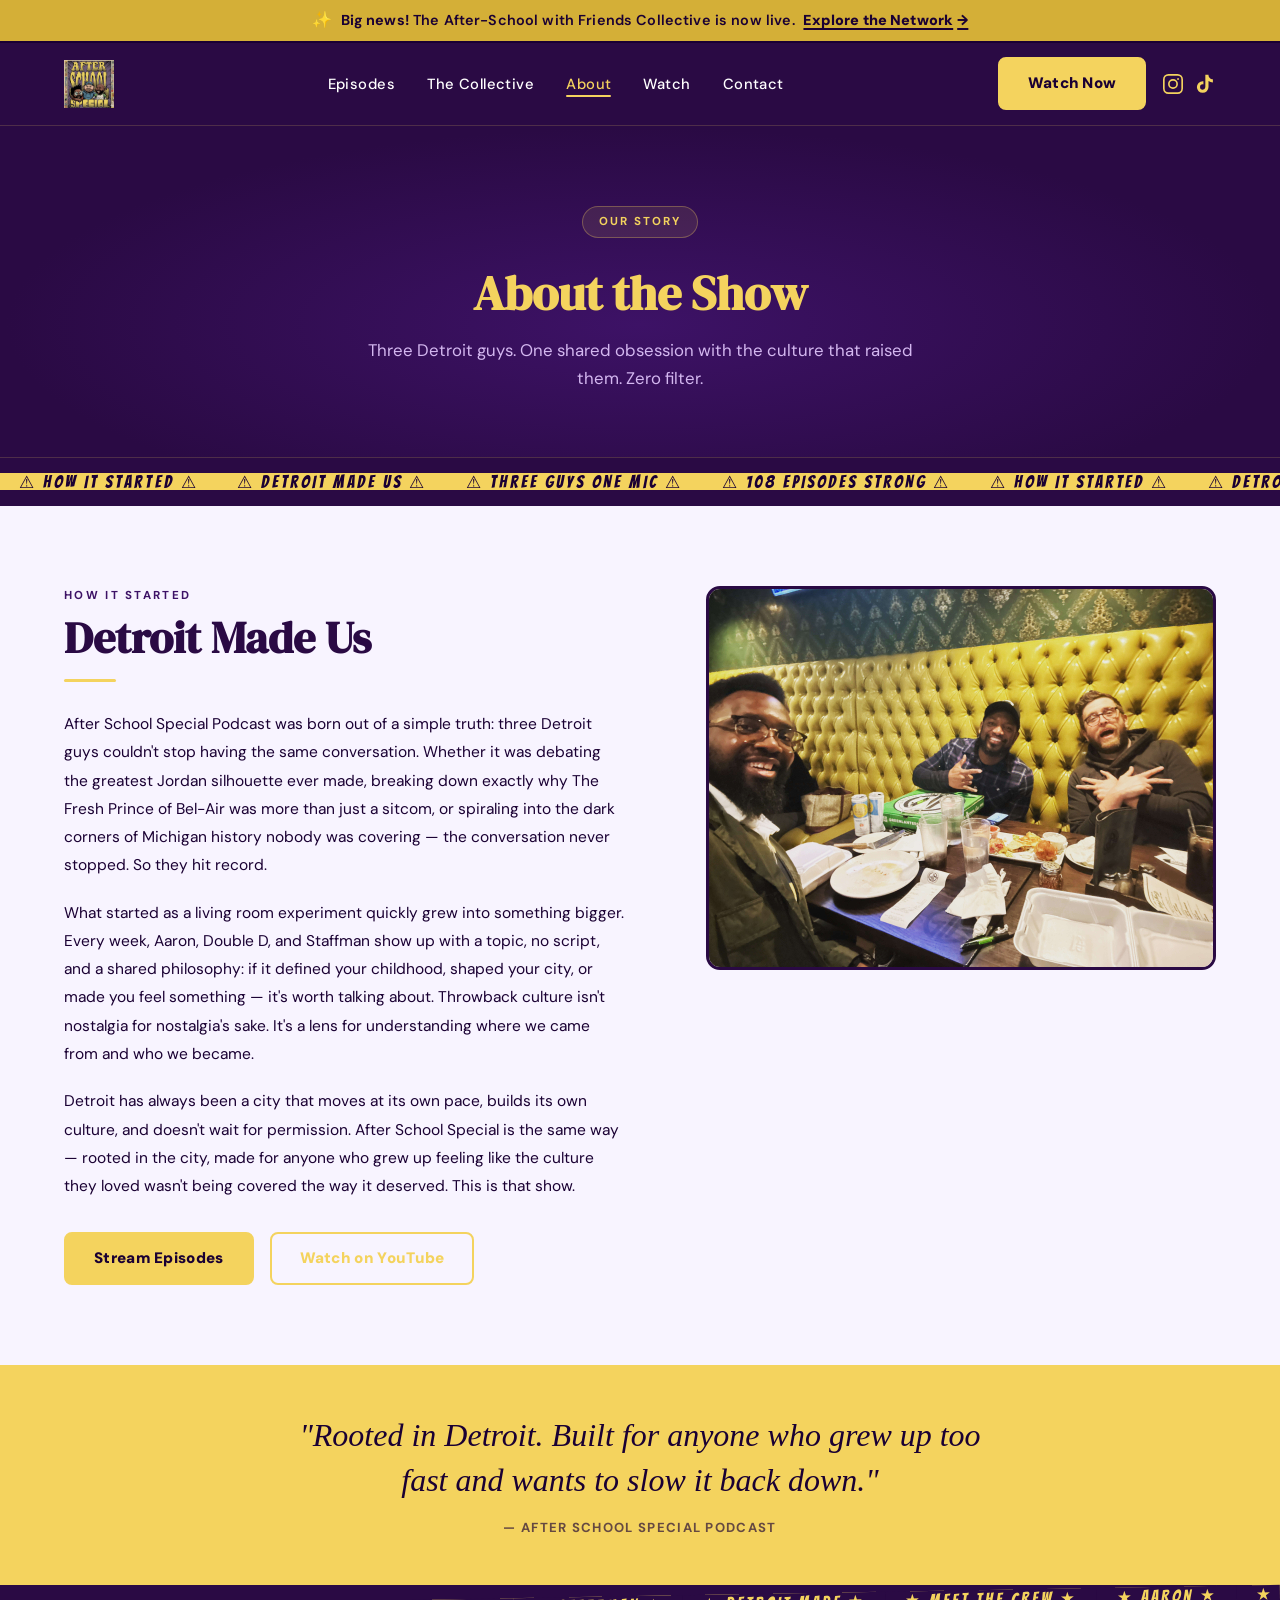
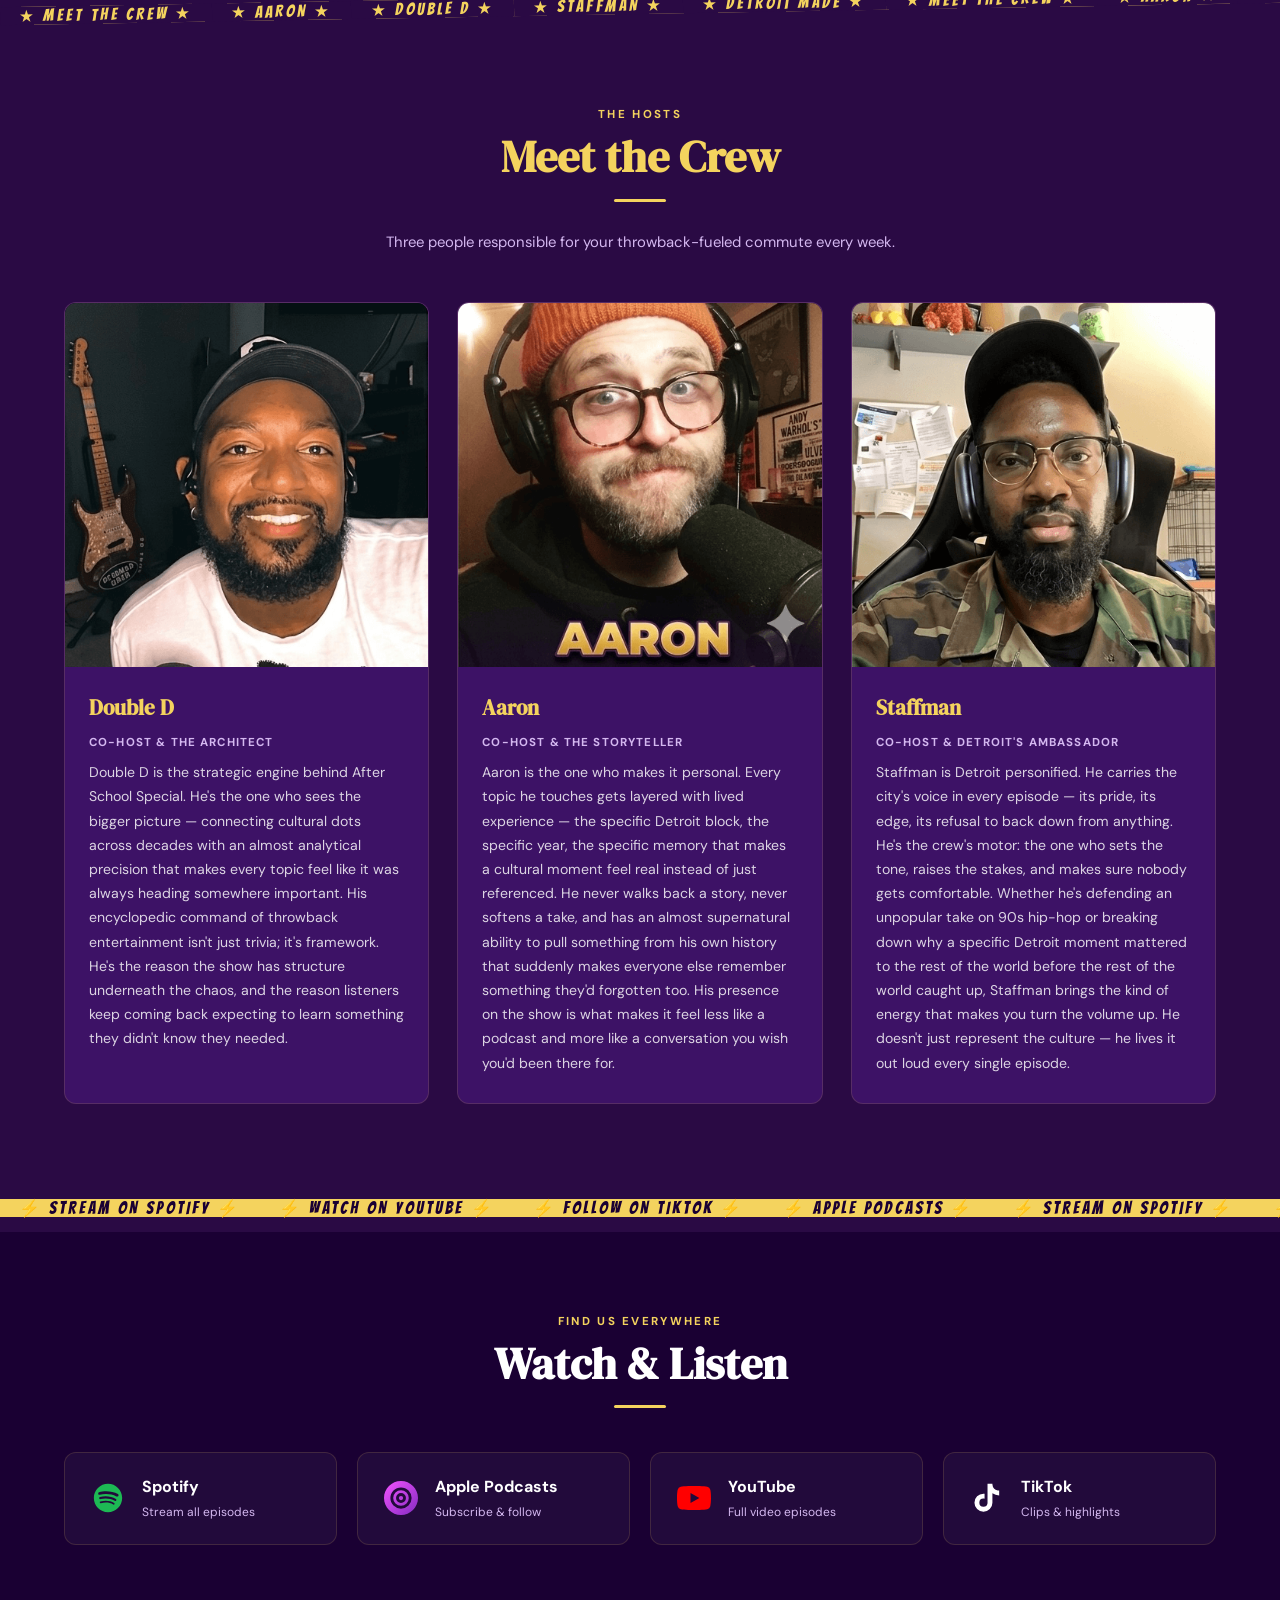
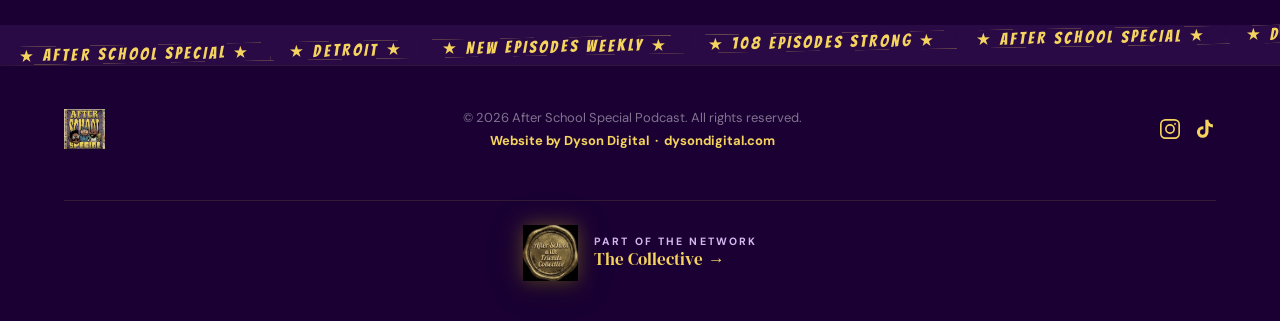
==== commit bac31c39: "Fix image filename case in footer" ====
--- a/about.html
+++ b/about.html
@@ -324,7 +324,7 @@
       </div>
           <div class="footer-collective">
         <a href="collective.html" aria-label="The Collective">
-          <img src="images/collective-stamp.PNG" alt="" class="footer-collective-stamp" loading="lazy">
+          <img src="images/collective-stamp.png" alt="" class="footer-collective-stamp" loading="lazy">
         </a>
         <div class="footer-collective-text">
           <span class="footer-collective-eyebrow">Part of the Network</span>
--- a/style.css
+++ b/style.css
@@ -2355,3 +2355,273 @@
 
 /* TikTok footer CTA wrapper (text-align:center;margin-top:2rem;) */
 .text-center-row-mt-2 { text-align: center; margin-top: 2rem; }
+
+/* ============================================================
+   ░░ SHOW CARD — SPOTIFY EMBED + LISTEN BUTTON (v7.2)
+   In-card Spotify show embed and prominent Spotify-branded
+   "Listen on Spotify" CTA. Designed to scale cleanly: cards
+   keep their existing structure, the embed slots between
+   description and action row, and the new Spotify button
+   sits below the action row as a primary-emphasis CTA.
+   ============================================================ */
+
+/* Spotify embed wrapper — matches the existing .collective-livefeed-embed
+   visual treatment (gold border, radius, dark background). */
+.show-card-spotify-embed {
+  width: 100%;
+  margin: 0.5rem 0 1rem;
+  border-radius: 8px;
+  overflow: hidden;
+  border: 1px solid var(--border-gold);
+  background: #000;
+  line-height: 0;
+}
+.show-card-spotify-embed iframe {
+  width: 100%;
+  display: block;
+  border: 0;
+  height: 232px;
+}
+
+/* Prominent "Listen on Spotify" button — Spotify brand green,
+   slightly stronger visual weight than the existing red/gold/outline
+   action buttons so it reads as the primary "go to Spotify" CTA. */
+.btn-spotify {
+  display: inline-flex;
+  align-items: center;
+  justify-content: center;
+  gap: 0.5rem;
+  width: 100%;
+  margin-top: 0.85rem;
+  padding: 0.8rem 1.25rem;
+  background: #1DB954;
+  color: #fff;
+  font-family: var(--font-body);
+  font-size: 0.9rem;
+  font-weight: 700;
+  letter-spacing: 0.02em;
+  border: 2px solid #1DB954;
+  border-radius: 8px;
+  text-decoration: none;
+  transition: background var(--transition), transform var(--transition), box-shadow var(--transition);
+  box-shadow: 0 4px 14px rgba(29, 185, 84, 0.18);
+}
+.btn-spotify:hover,
+.btn-spotify:focus {
+  background: #1ED760;
+  border-color: #1ED760;
+  transform: translateY(-2px);
+  box-shadow: 0 8px 22px rgba(29, 185, 84, 0.32);
+  color: #fff;
+}
+.btn-spotify-icon {
+  width: 18px;
+  height: 18px;
+  flex-shrink: 0;
+}
+
+@media (max-width: 480px) {
+  .btn-spotify { font-size: 0.85rem; padding: 0.7rem 1rem; }
+  .show-card-spotify-embed iframe { height: 232px; }
+}
+
+/* ============================================================
+   ░░ SHOW CARD — SECONDARY LINKS + CROSS-PROMO (v7.3)
+   Per spec: "high-conversion listening funnel — preview content
+   via embeds, immediately continue listening on Spotify, are
+   guided to explore additional podcasts on the same page."
+
+   The existing .btn-spotify keeps its primary emphasis (green
+   Spotify-brand button). These new rules style the secondary
+   tier (website/YouTube links) and the cross-promotion line
+   beneath each card so they read as supporting content, not
+   competition for the primary CTA.
+   ============================================================ */
+
+/* Secondary links row — text-style with arrows, lower visual weight */
+.show-card-secondary-links {
+  display: flex;
+  flex-wrap: wrap;
+  gap: 0.4rem 1.25rem;
+  margin-top: 0.85rem;
+  padding-top: 0.85rem;
+  border-top: 1px solid rgba(244, 211, 94, 0.10);
+}
+.show-card-secondary-link {
+  font-size: 0.82rem;
+  font-weight: 600;
+  color: var(--text-muted);
+  text-decoration: none;
+  letter-spacing: 0.01em;
+  transition: color var(--transition);
+  display: inline-flex;
+  align-items: center;
+  gap: 0.2rem;
+}
+.show-card-secondary-link:hover,
+.show-card-secondary-link:focus {
+  color: var(--accent);
+  text-decoration: underline;
+  text-underline-offset: 3px;
+}
+
+/* Cross-promotion line — soft gold callout that points to another
+   show on the same page. Anchor-link target uses scroll-margin so
+   the destination show isn't hidden behind the sticky navbar.
+
+   v7.4 update: cross-promo is now a single pill-style anchor element
+   ("Keep listening: <show name>"). Subtle low-opacity bg, thin border,
+   CSS-generated arrow with rightward motion on hover, and a slight
+   press scale-down for mobile tap feedback. Designed to read as a
+   subtle "next step" cue, not a heavy CTA. */
+.show-card-crosspromo {
+  /* Spec: inline-block, slight padding (6-12px), fully rounded, very
+     light bg, thin low-opacity border, small top margin to separate
+     cleanly from the content above. */
+  display: inline-flex;
+  align-items: center;
+  margin-top: 1.1rem;
+  padding: 0.45rem 0.95rem 0.45rem 0.95rem;
+  border-radius: 999px;
+  background: rgba(244, 211, 94, 0.06);
+  border: 1px solid rgba(244, 211, 94, 0.18);
+  color: var(--text-muted);
+  font-family: var(--font-body);
+  font-size: 0.78rem;
+  font-weight: 600;
+  letter-spacing: 0.02em;
+  text-decoration: none;
+  line-height: 1;
+  white-space: nowrap;
+  max-width: 100%;
+  overflow: hidden;
+  text-overflow: ellipsis;
+  transition:
+    background var(--transition),
+    border-color var(--transition),
+    color var(--transition),
+    transform var(--transition);
+  -webkit-tap-highlight-color: transparent;
+}
+
+/* CSS-generated arrow (per spec: not hardcoded text). Pseudo-element
+   keeps the markup clean and gives us full control over the hover
+   motion. */
+.show-card-crosspromo::after {
+  content: "→";
+  display: inline-block;
+  margin-left: 0.5rem;
+  font-size: 0.95em;
+  color: var(--accent);
+  transition: transform var(--transition), color var(--transition);
+  will-change: transform;
+}
+
+.show-card-crosspromo:hover,
+.show-card-crosspromo:focus-visible {
+  background: rgba(244, 211, 94, 0.12);
+  border-color: rgba(244, 211, 94, 0.35);
+  color: var(--text-white);
+  transform: translateY(-1px);
+  outline: none;
+}
+.show-card-crosspromo:hover::after,
+.show-card-crosspromo:focus-visible::after {
+  transform: translateX(3px);
+  color: var(--accent);
+}
+
+/* Mobile press feedback — subtle scale down on active state */
+.show-card-crosspromo:active {
+  transform: scale(0.98);
+  background: rgba(244, 211, 94, 0.16);
+}
+
+/* Small phone — tighten padding slightly so the pill stays compact
+   when the show name pushes width close to the column edge. */
+@media (max-width: 480px) {
+  .show-card-crosspromo {
+    font-size: 0.74rem;
+    padding: 0.4rem 0.85rem;
+  }
+}
+
+/* Anchor scroll offset so cross-promo links don't drop the target
+   show behind the sticky navbar (~99px tall when announcement bar
+   is showing; safe value covers it). */
+.show-card[id] {
+  scroll-margin-top: 110px;
+}
+
+/* ============================================================
+   ░░ CROSS-PROMO WRAPPER + SCROLL UX (v7.5)
+   Per spec: separate the "Keep listening:" label from the show
+   name link so the show name pill can wrap as a single unit on
+   mobile instead of breaking awkwardly mid-phrase.
+
+   The existing .show-card-crosspromo styles (pill background,
+   border, hover lift, ::after arrow) remain in effect on the
+   anchor — we just add the wrapper + label rules and a
+   white-space:nowrap belt-and-braces guard on .cross-promo.
+
+   Also adds:
+   - html { scroll-behavior: smooth } for animated anchor jumps
+   - .podcast-section { scroll-margin-top: 100px } so each show
+     lands cleanly below the sticky navbar after a cross-promo tap
+   ============================================================ */
+
+/* Smooth in-page anchor scrolling — applies globally per spec.
+   Affects every anchor jump on every page (announcement bar
+   "Explore the Network →", cross-promo links, etc.). */
+html {
+  scroll-behavior: smooth;
+}
+
+/* Respect users who have requested reduced motion in their OS. */
+@media (prefers-reduced-motion: reduce) {
+  html { scroll-behavior: auto; }
+}
+
+/* Cross-promo wrapper: keeps "Keep listening:" label and the
+   show-name pill on the same line when there's room, wraps to
+   two lines cleanly on narrow screens with the pill staying
+   intact (white-space:nowrap on the pill prevents mid-name
+   line breaks). */
+.cross-promo-wrap {
+  margin-top: 1.1rem;
+  display: flex;
+  flex-wrap: wrap;
+  align-items: center;
+  gap: 0.5rem;
+}
+
+.cross-label {
+  font-size: 0.78rem;
+  font-weight: 600;
+  letter-spacing: 0.02em;
+  color: var(--text-muted);
+  opacity: 0.85;
+  line-height: 1;
+}
+
+/* Spec guard — keep the show-name link from wrapping mid-name.
+   The .show-card-crosspromo rule already handles the pill style. */
+.cross-promo {
+  white-space: nowrap;
+}
+
+/* When inside the new wrapper, neutralize the old top margin from
+   .show-card-crosspromo (the wrapper now owns the spacing). */
+.cross-promo-wrap .show-card-crosspromo {
+  margin-top: 0;
+}
+
+/* Spec: scroll offset so cross-promo anchor jumps land cleanly
+   under the sticky navbar instead of getting hidden behind it. */
+.podcast-section {
+  scroll-margin-top: 100px;
+}
+
+@media (max-width: 480px) {
+  .cross-label { font-size: 0.74rem; }
+}
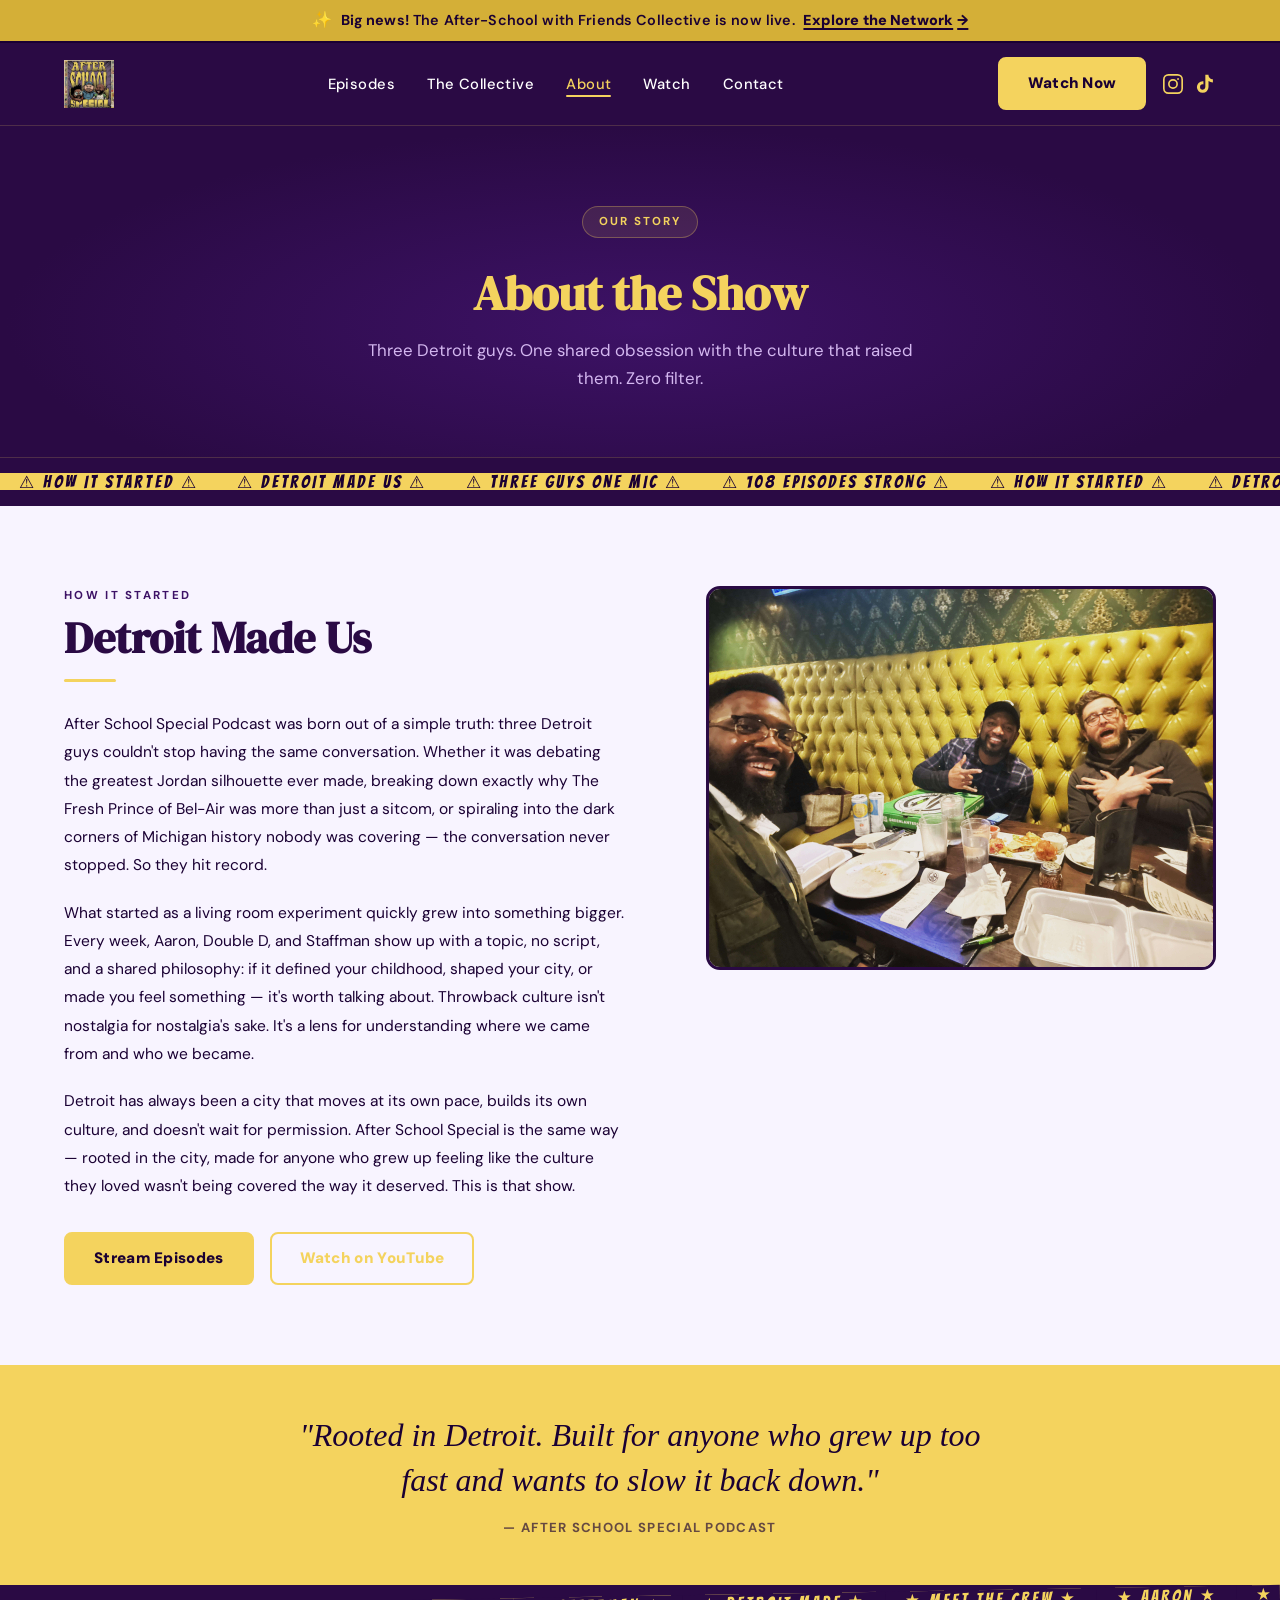
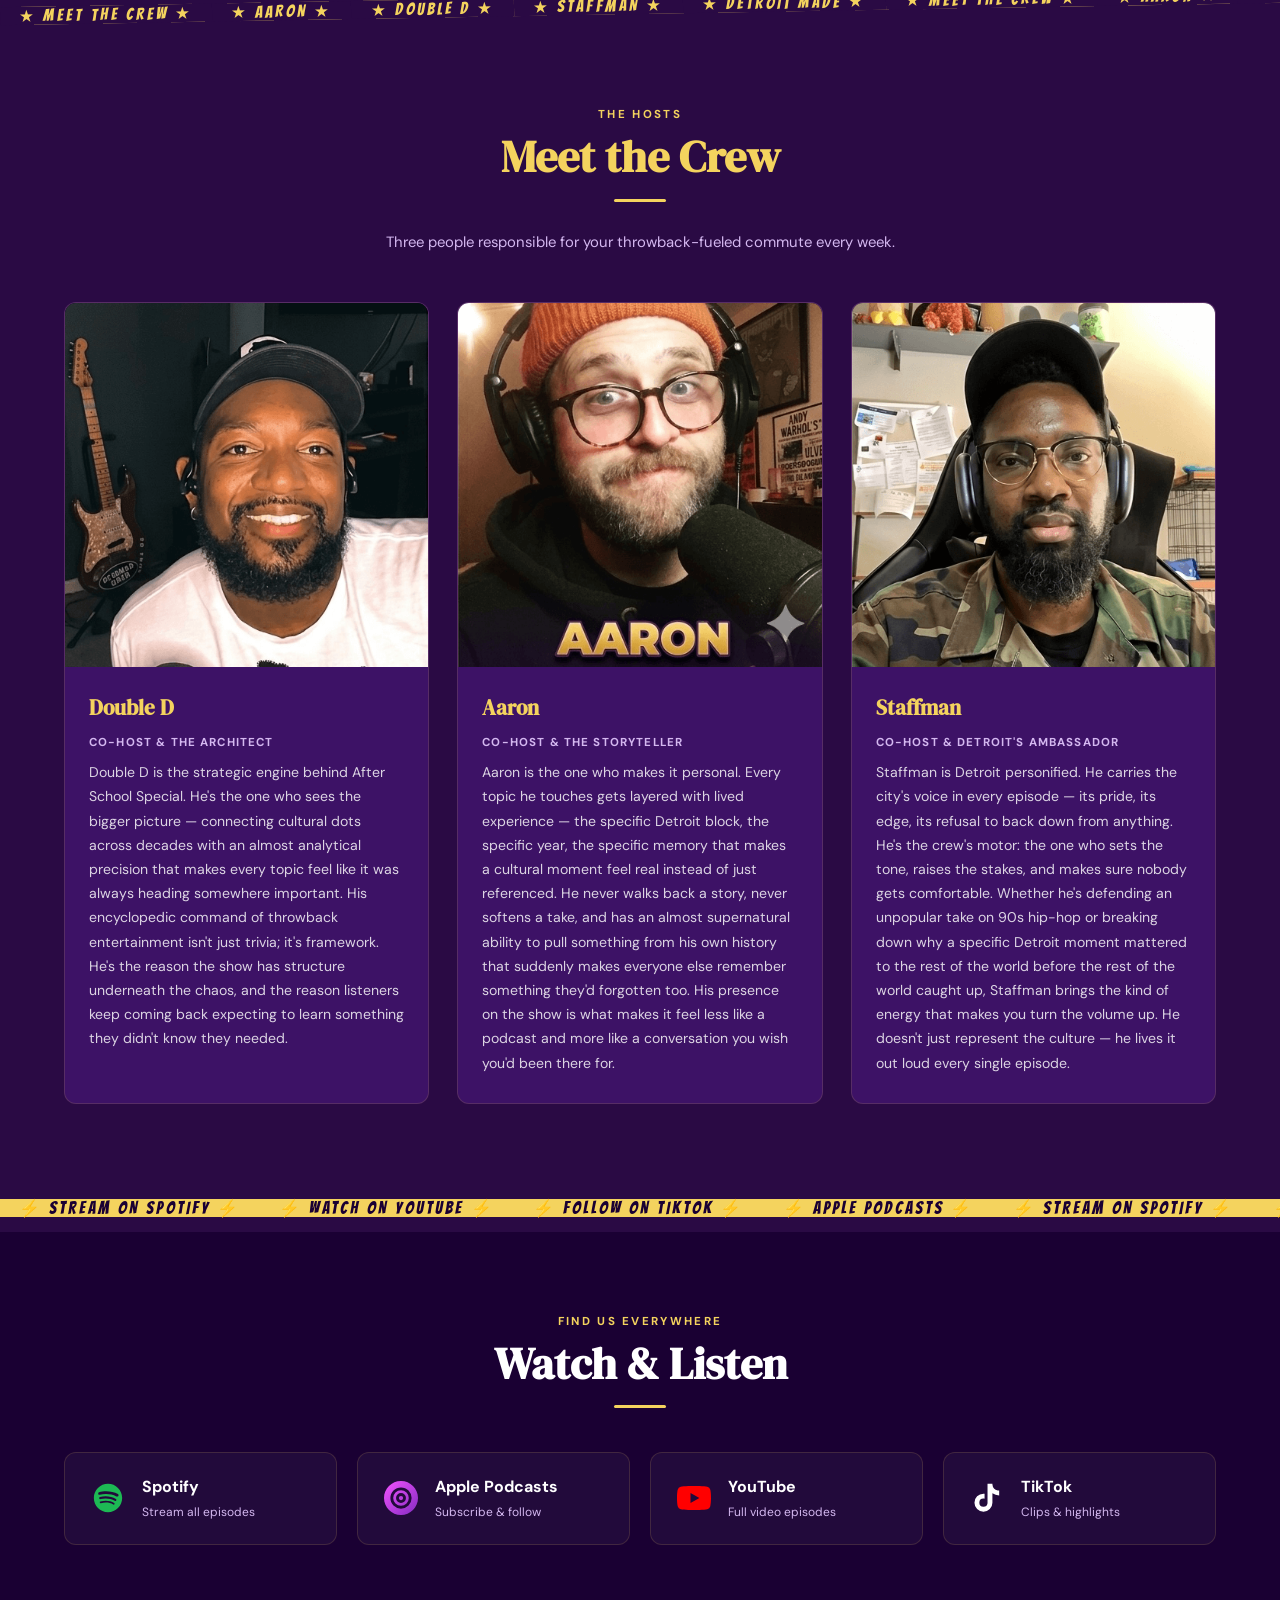
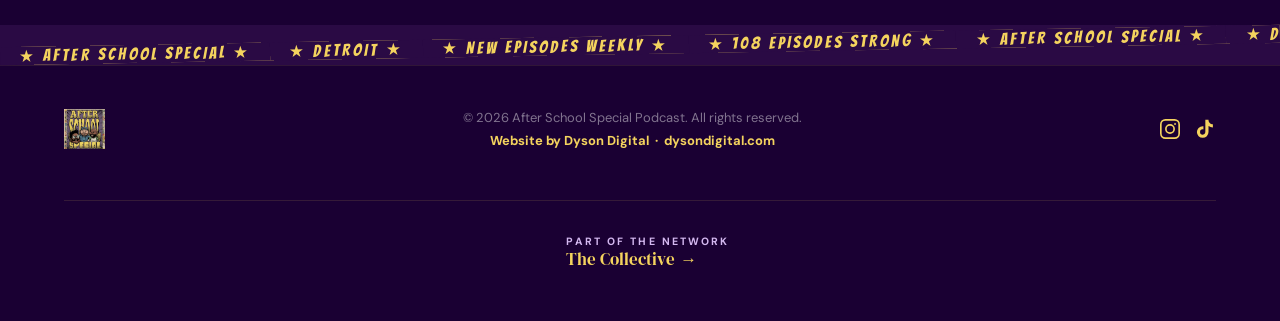
==== commit aeb0882b: "Update about.html" ====
--- a/about.html
+++ b/about.html
@@ -324,7 +324,7 @@
       </div>
           <div class="footer-collective">
         <a href="collective.html" aria-label="The Collective">
-          <img src="images/collective-stamp.png" alt="" class="footer-collective-stamp" loading="lazy">
+          <img src="images/collective-stamp.heic" alt="" class="footer-collective-stamp" loading="lazy">
         </a>
         <div class="footer-collective-text">
           <span class="footer-collective-eyebrow">Part of the Network</span>
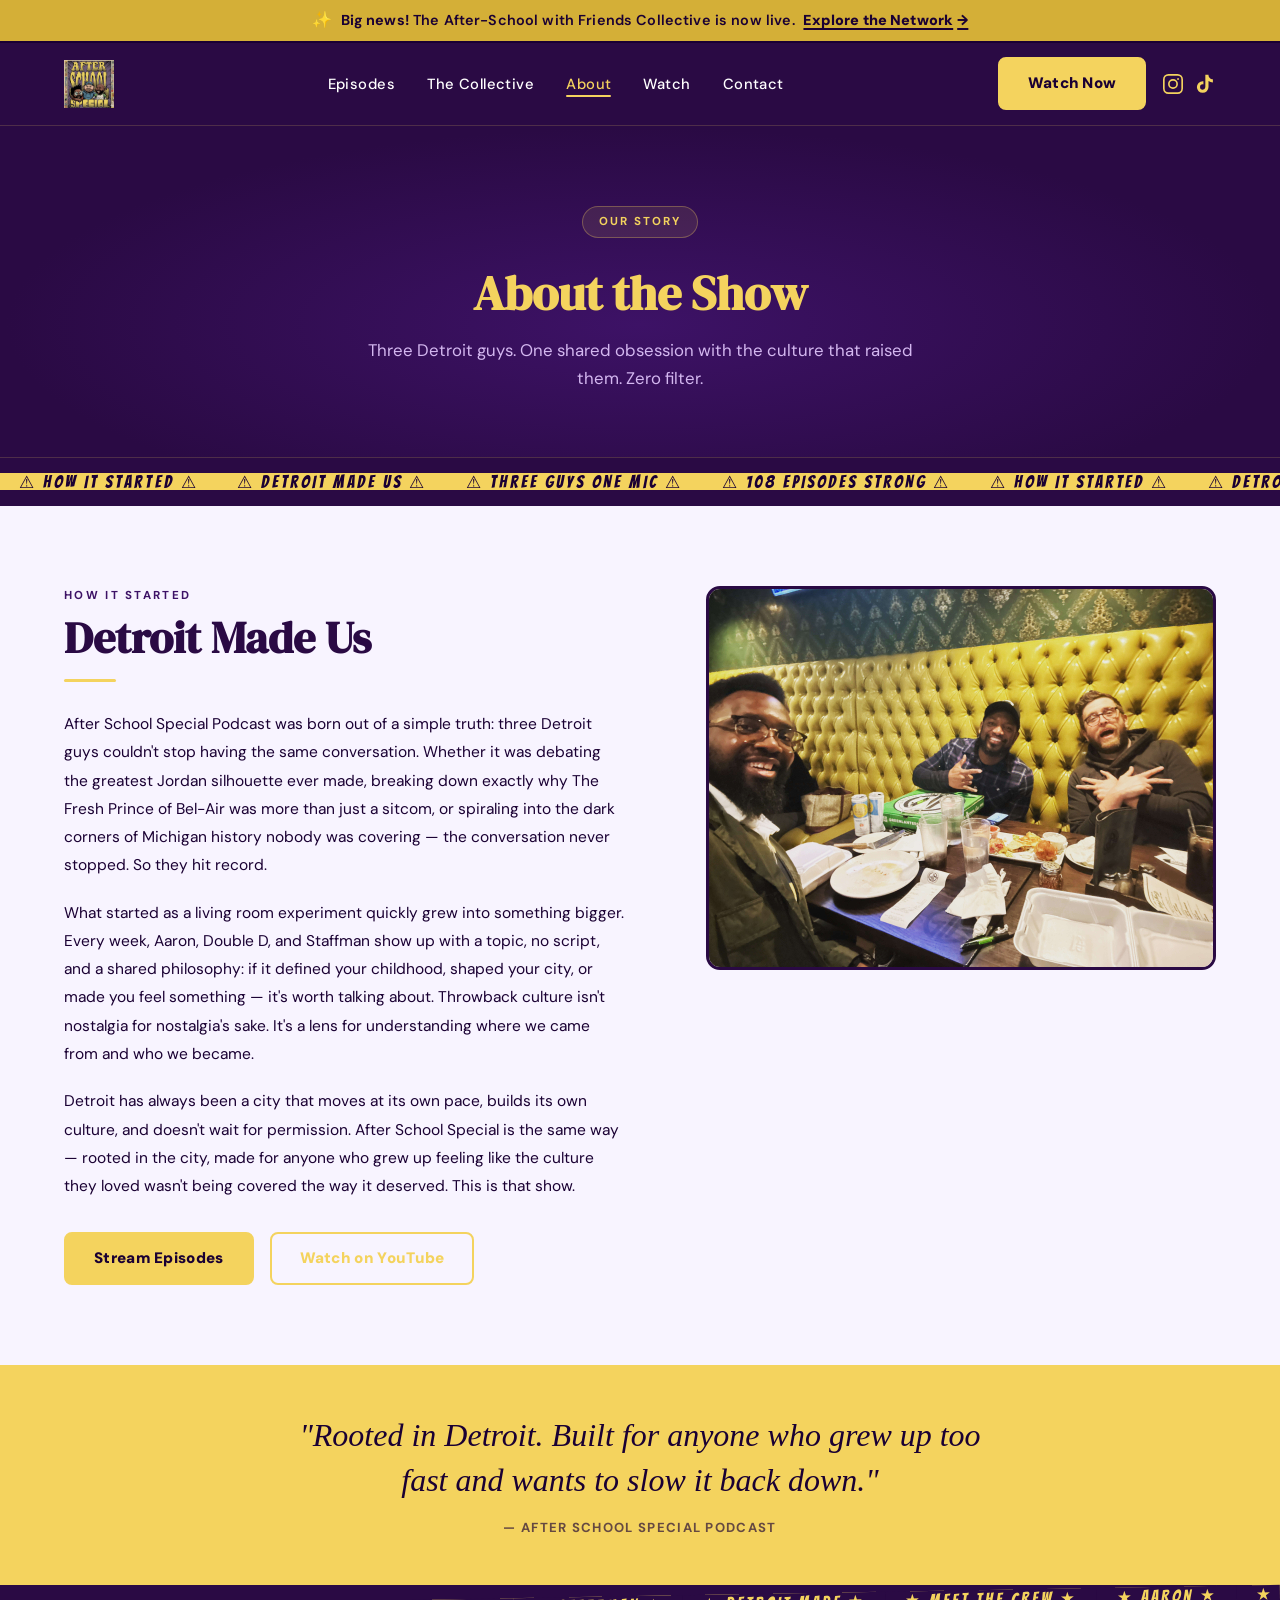
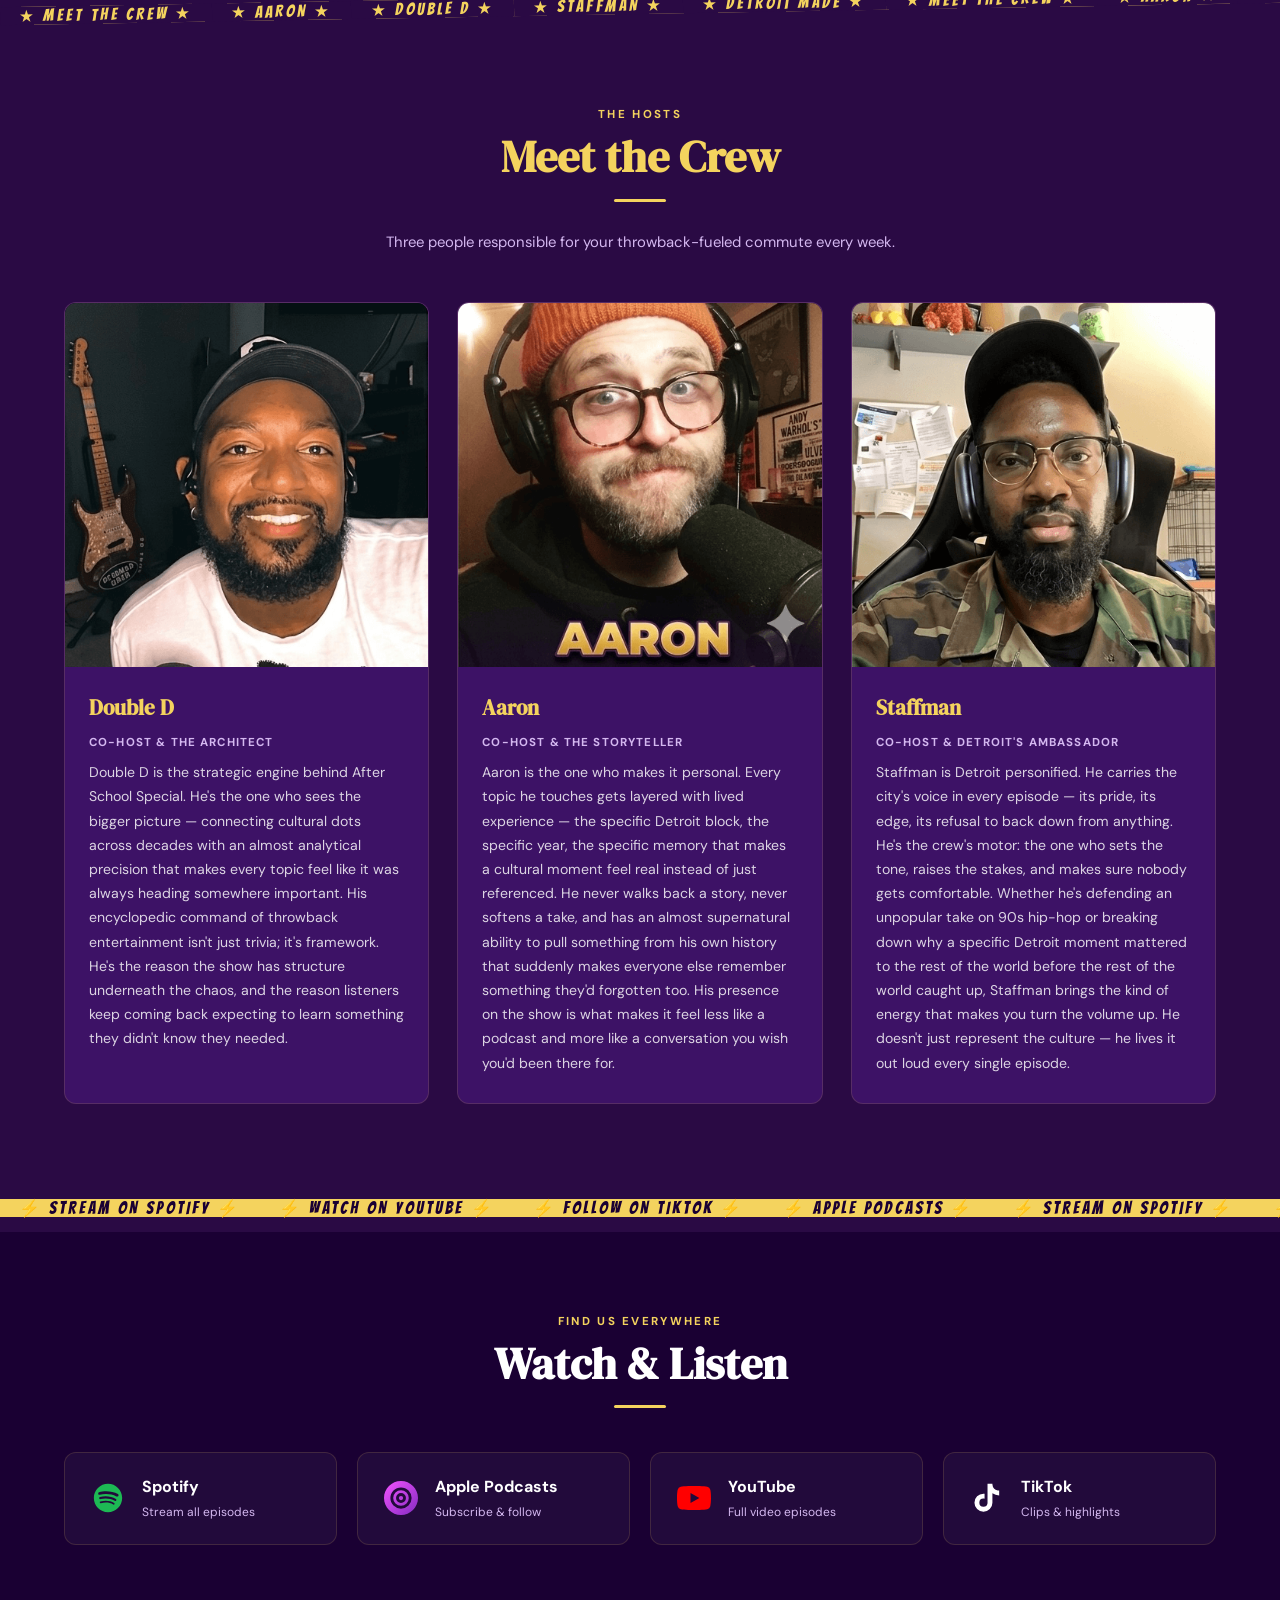
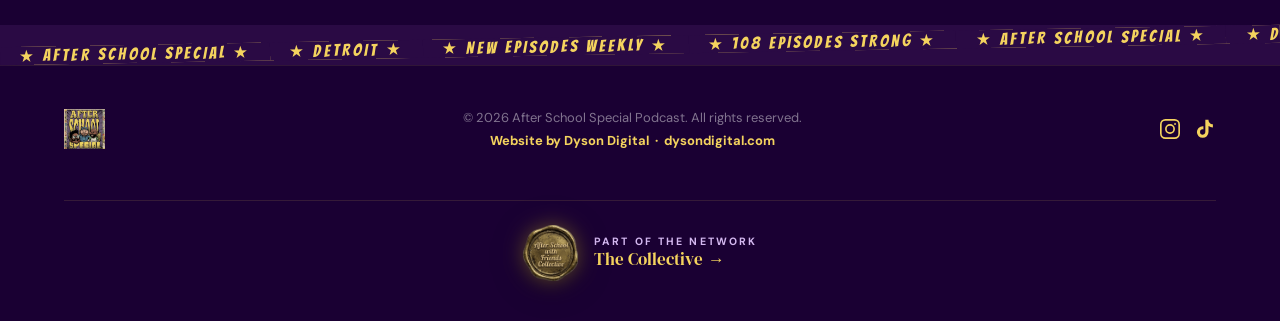
==== commit 3916098f: "Replace HEIC image with PNG in footer" ====
--- a/about.html
+++ b/about.html
@@ -324,7 +324,7 @@
       </div>
           <div class="footer-collective">
         <a href="collective.html" aria-label="The Collective">
-          <img src="images/collective-stamp.heic" alt="" class="footer-collective-stamp" loading="lazy">
+          <img src="images/collective-stamp.png" alt="" class="footer-collective-stamp" loading="lazy">
         </a>
         <div class="footer-collective-text">
           <span class="footer-collective-eyebrow">Part of the Network</span>
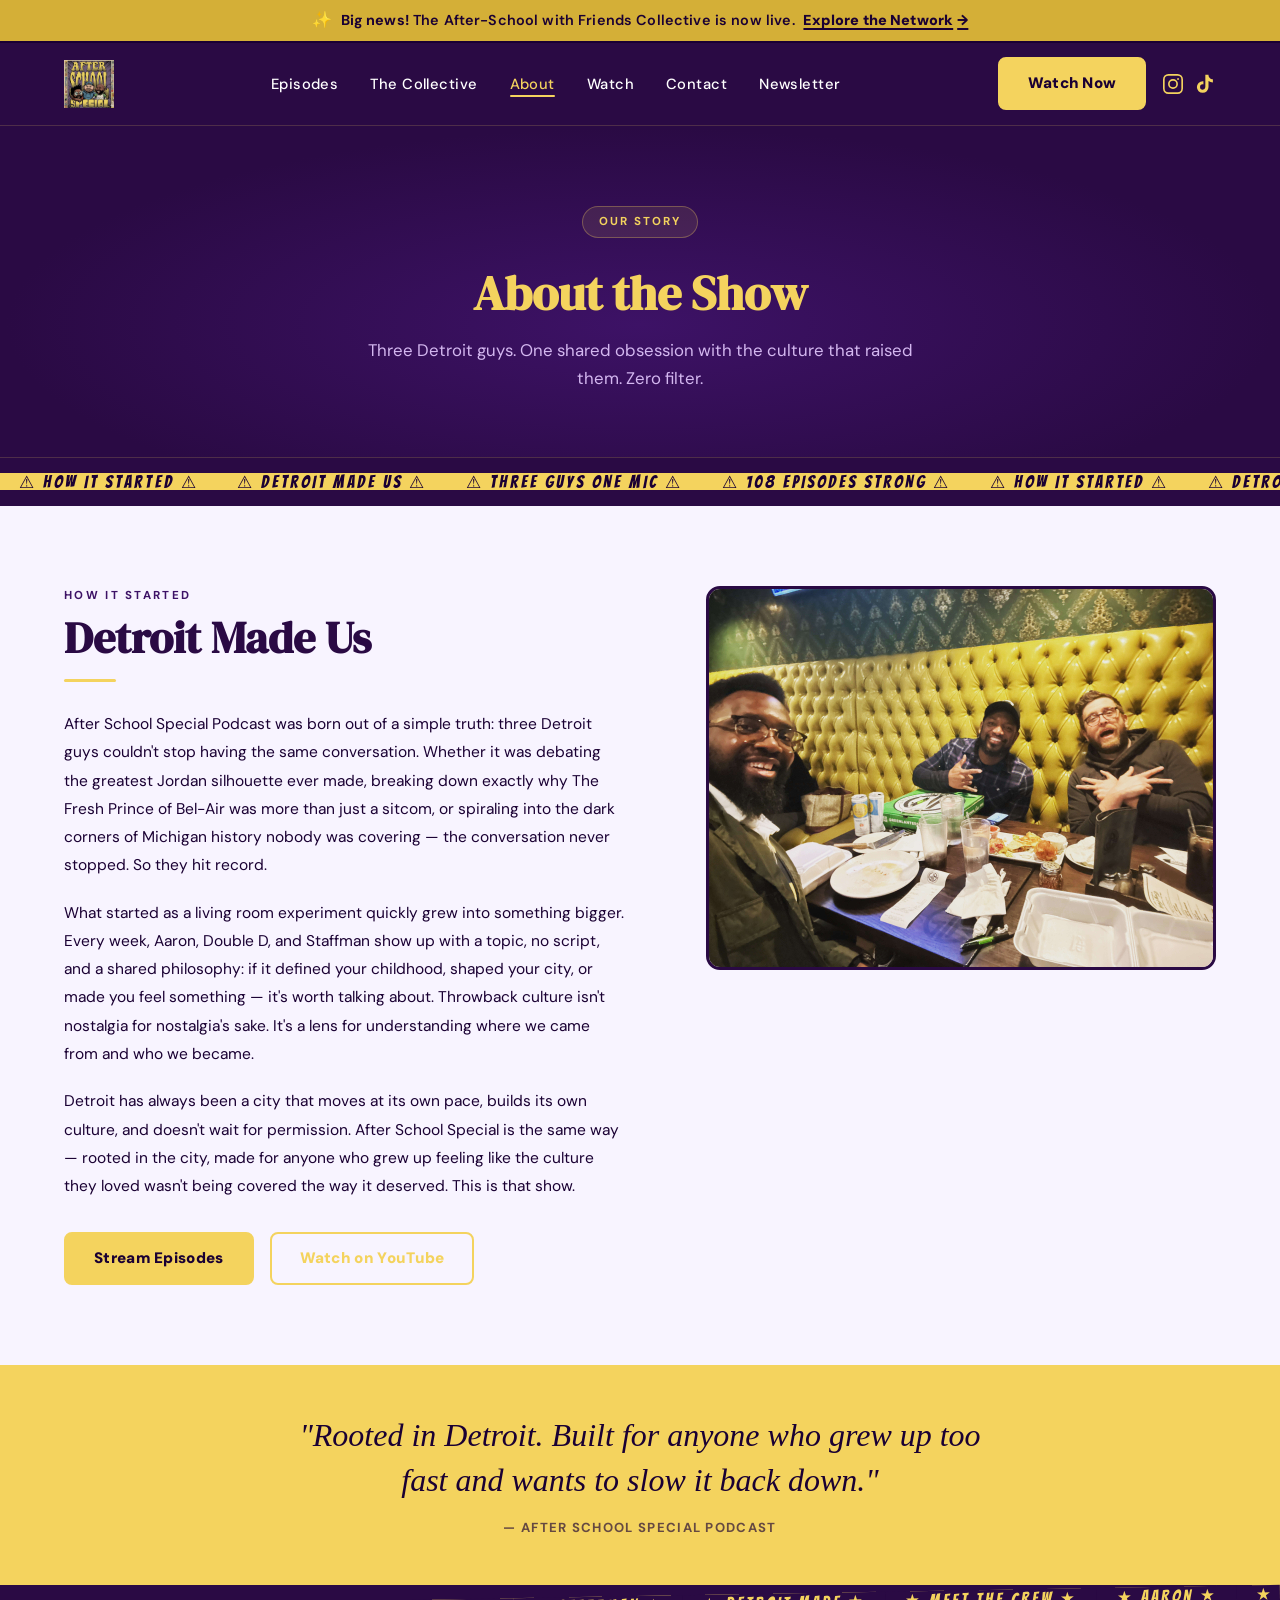
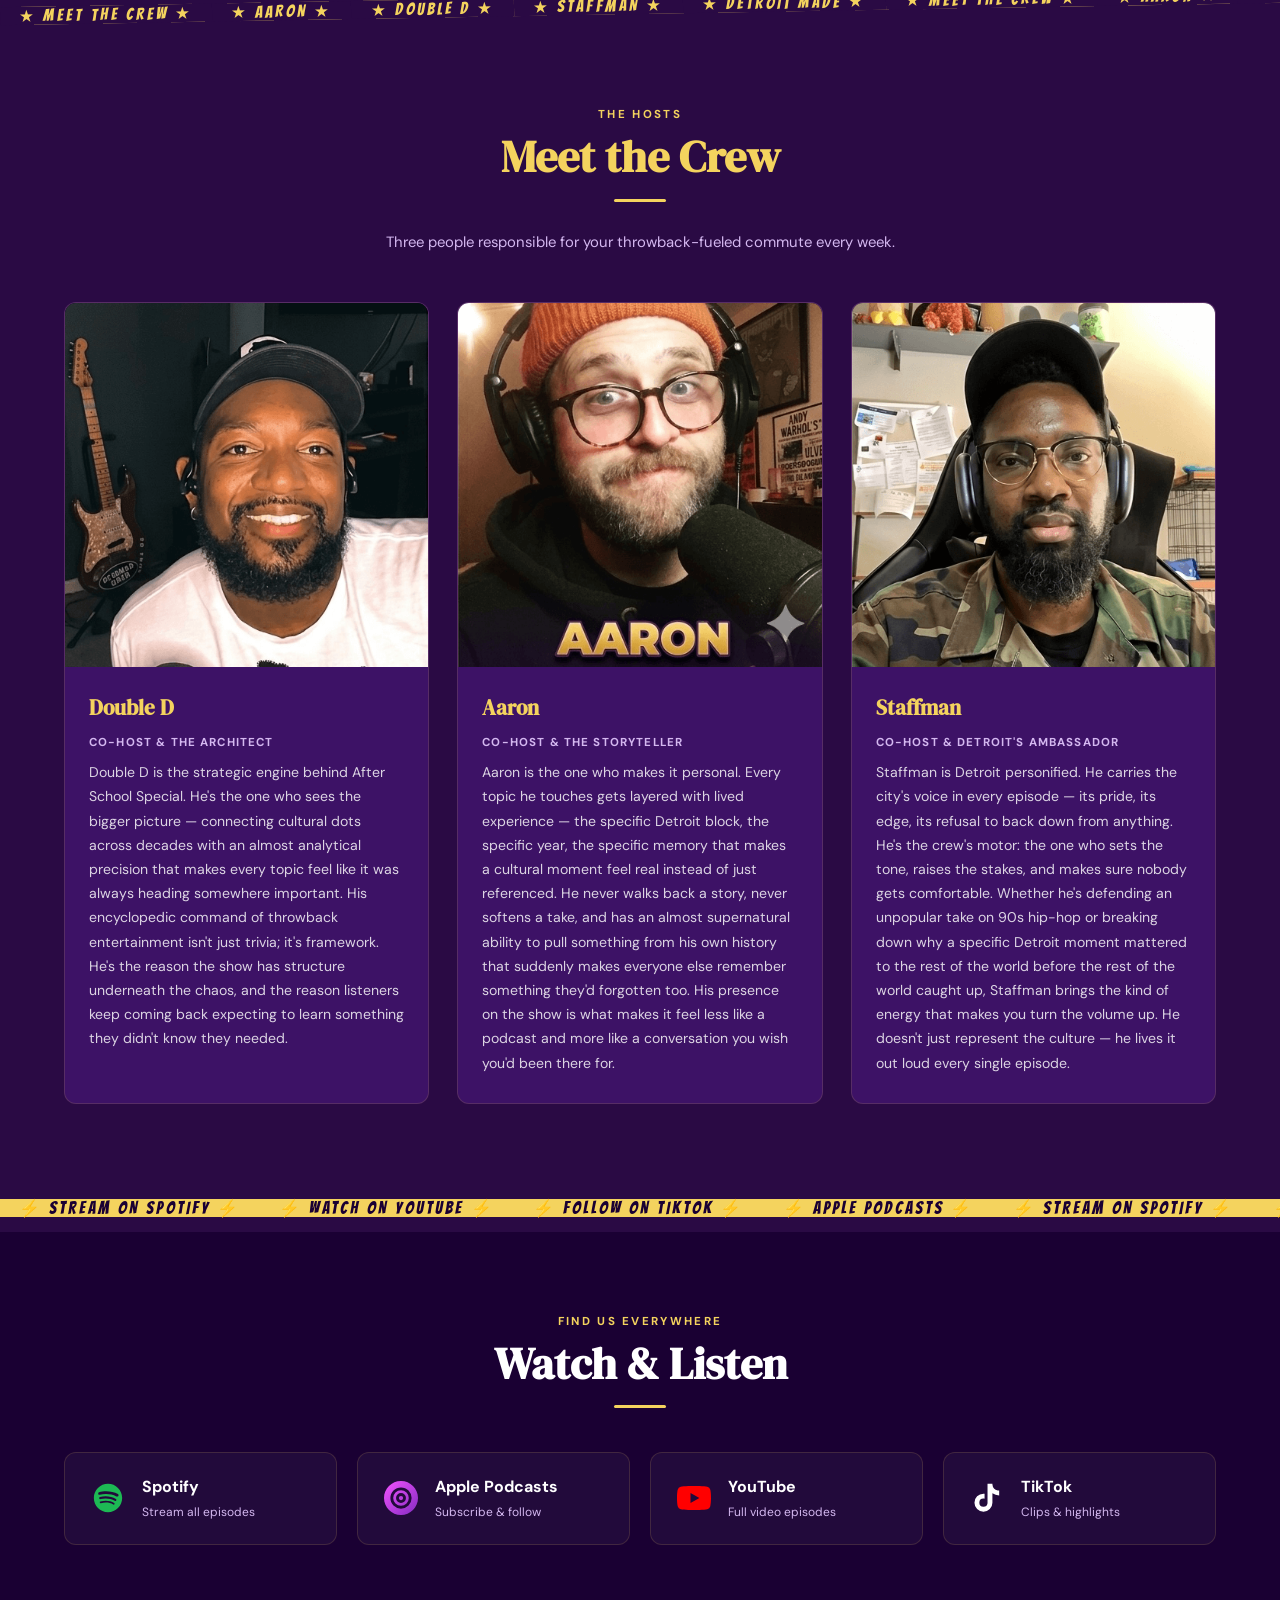
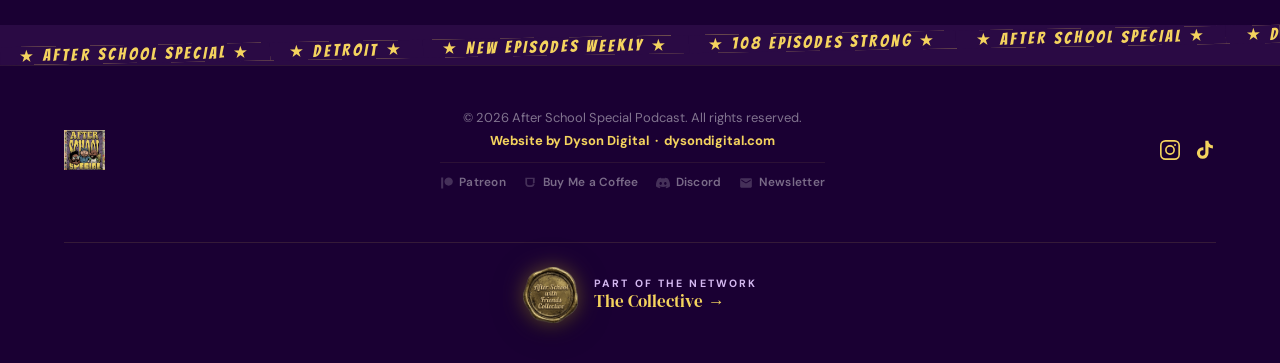
==== commit 5329d9f1: "Add files via upload" ====
--- a/about.html
+++ b/about.html
@@ -87,6 +87,7 @@
           <li><a href="about.html" class="active">About</a></li>
           <li><a href="watch.html">Watch</a></li>
           <li><a href="contact.html">Contact</a></li>
+          <li><a href="newsletter.html">Newsletter</a></li>
         </ul>
       </nav>
       <div class="nav-right">
@@ -124,6 +125,7 @@
     <a href="about.html" class="mobile-link">About</a>
     <a href="watch.html" class="mobile-link">Watch</a>
     <a href="contact.html" class="mobile-link">Contact</a>
+    <a href="newsletter.html" class="mobile-link">Newsletter</a>
     <a href="watch.html" class="btn-primary mobile-link">Watch Now</a>
   </nav>
 
@@ -307,6 +309,24 @@
       <div class="footer-center">
         <p>&copy; 2026 After School Special Podcast. All rights reserved.</p>
         <p class="footer-credit">Website by <a href="https://dysondigital.com" target="_blank" rel="noopener noreferrer">Dyson Digital</a> &nbsp;&middot;&nbsp; dysondigital.com</p>
+        <div class="footer-support-links">
+          <a href="https://patreon.com/AfterSchoolSpecialPodcast?utm_medium=unknown&utm_source=join_link&utm_campaign=creatorshare_creator&utm_content=copyLink" target="_blank" rel="noopener noreferrer" class="footer-support-link" aria-label="Support on Patreon">
+            <svg width="14" height="14" viewBox="0 0 24 24" fill="currentColor" aria-hidden="true"><path d="M14.82 2.41C18.78 2.41 22 5.65 22 9.62c0 3.96-3.22 7.18-7.18 7.18-3.96 0-7.18-3.22-7.18-7.18 0-3.97 3.22-7.21 7.18-7.21zM2 21.6h3.5V2.41H2V21.6z"/></svg>
+            Patreon
+          </a>
+          <a href="https://buymeacoffee.com/afterschoolspe3" target="_blank" rel="noopener noreferrer" class="footer-support-link" aria-label="Buy us a coffee">
+            <svg width="14" height="14" viewBox="0 0 24 24" fill="currentColor" aria-hidden="true"><path d="M20 3H4v10c0 3.31 2.69 6 6 6h4c3.31 0 6-2.69 6-6V3zM7 13V5h10v8c0 1.66-1.34 3-3 3h-4c-1.66 0-3-1.34-3-3zm12 1h-1v-2h1c.55 0 1 .45 1 1s-.45 1-1 1z"/></svg>
+            Buy Me a Coffee
+          </a>
+          <a href="https://discord.gg/FqR2VqHaZ" target="_blank" rel="noopener noreferrer" class="footer-support-link" aria-label="Join our Discord">
+            <svg width="14" height="14" viewBox="0 0 24 24" fill="currentColor" aria-hidden="true"><path d="M20.317 4.37a19.791 19.791 0 0 0-4.885-1.515.074.074 0 0 0-.079.037c-.21.375-.444.864-.608 1.25a18.27 18.27 0 0 0-5.487 0 12.64 12.64 0 0 0-.617-1.25.077.077 0 0 0-.079-.037A19.736 19.736 0 0 0 3.677 4.37a.07.07 0 0 0-.032.027C.533 9.046-.32 13.58.099 18.057a.082.082 0 0 0 .031.057 19.9 19.9 0 0 0 5.993 3.03.078.078 0 0 0 .084-.028c.462-.63.874-1.295 1.226-1.994a.076.076 0 0 0-.041-.106 13.107 13.107 0 0 1-1.872-.892.077.077 0 0 1-.008-.128 10.2 10.2 0 0 0 .372-.292.074.074 0 0 1 .077-.01c3.928 1.793 8.18 1.793 12.062 0a.074.074 0 0 1 .078.01c.12.098.246.198.373.292a.077.077 0 0 1-.006.127 12.299 12.299 0 0 1-1.873.892.077.077 0 0 0-.041.107c.36.698.772 1.362 1.225 1.993a.076.076 0 0 0 .084.028 19.839 19.839 0 0 0 6.002-3.03.077.077 0 0 0 .032-.054c.5-5.177-.838-9.674-3.549-13.66a.061.061 0 0 0-.031-.03zM8.02 15.33c-1.183 0-2.157-1.085-2.157-2.419 0-1.333.956-2.419 2.157-2.419 1.21 0 2.176 1.096 2.157 2.42 0 1.333-.956 2.418-2.157 2.418zm7.975 0c-1.183 0-2.157-1.085-2.157-2.419 0-1.333.955-2.419 2.157-2.419 1.21 0 2.176 1.096 2.157 2.42 0 1.333-.946 2.418-2.157 2.418z"/></svg>
+            Discord
+          </a>
+          <a href="newsletter.html" class="footer-support-link" aria-label="Newsletter">
+            <svg width="14" height="14" viewBox="0 0 24 24" fill="currentColor" aria-hidden="true"><path d="M20 4H4c-1.1 0-2 .9-2 2v12c0 1.1.9 2 2 2h16c1.1 0 2-.9 2-2V6c0-1.1-.9-2-2-2zm0 4l-8 5-8-5V6l8 5 8-5v2z"/></svg>
+            Newsletter
+          </a>
+        </div>
       </div>
       <div class="footer-right">
         <a href="https://www.instagram.com/afterschoolspecialpodcast/" target="_blank" rel="noopener noreferrer" aria-label="Instagram">
--- a/style.css
+++ b/style.css
@@ -2625,3 +2625,868 @@
 @media (max-width: 480px) {
   .cross-label { font-size: 0.74rem; }
 }
+
+/* ======================================================
+   ░░ NEWSLETTER PAGE v8 — ALL NEW CLASSES (nl- prefix)
+   Appended to end of file. Zero existing rules touched.
+   ====================================================== */
+
+/* ── Nav gap reduction at small desktop (6 items) ── */
+@media (max-width: 960px) and (min-width: 768px) {
+  .nav-links { gap: 1.2rem; }
+  .nav-links a { font-size: 0.84rem; }
+}
+
+/* ── Footer support links (new classes only) ── */
+.footer-support-links {
+  display: flex;
+  align-items: center;
+  justify-content: center;
+  flex-wrap: wrap;
+  gap: 0.35rem 1.1rem;
+  margin-top: 0.6rem;
+  padding-top: 0.6rem;
+  border-top: 1px solid rgba(244,211,94,0.08);
+}
+.footer-support-link {
+  display: inline-flex;
+  align-items: center;
+  gap: 0.35rem;
+  font-size: 0.74rem;
+  font-weight: 600;
+  color: rgba(255,255,255,0.42);
+  text-decoration: none;
+  letter-spacing: 0.02em;
+  transition: color 0.22s ease, text-shadow 0.22s ease;
+  white-space: nowrap;
+}
+.footer-support-link svg {
+  flex-shrink: 0;
+  opacity: 0.45;
+  transition: opacity 0.22s ease;
+}
+.footer-support-link:hover {
+  color: var(--accent);
+  text-shadow: 0 0 10px rgba(244,211,94,0.3);
+}
+.footer-support-link:hover svg { opacity: 1; }
+@media (max-width: 600px) {
+  .footer-support-links { flex-direction: column; gap: 0.55rem; }
+}
+
+/* ── Scroll reveal system — refined easing ── */
+.nl-reveal {
+  opacity: 0;
+  transform: translateY(24px);
+  transition:
+    opacity  0.85s cubic-bezier(0.16, 1, 0.3, 1),
+    transform 0.85s cubic-bezier(0.16, 1, 0.3, 1);
+  will-change: opacity, transform;
+}
+.nl-reveal--d1 { transition-delay: 0.12s; }
+.nl-reveal--d2 { transition-delay: 0.26s; }
+.nl-reveal--d3 { transition-delay: 0.40s; }
+.nl-reveal--d4 { transition-delay: 0.54s; }
+.nl-revealed   { opacity: 1; transform: translateY(0); }
+
+@media (prefers-reduced-motion: reduce) {
+  .nl-reveal,
+  .nl-reveal--d1,
+  .nl-reveal--d2,
+  .nl-reveal--d3,
+  .nl-reveal--d4 {
+    opacity: 1; transform: none;
+    transition: none; will-change: auto;
+  }
+  .nl-hero-img,
+  .nl-glow-1, .nl-glow-2, .nl-glow-3,
+  .nl-scroll-line { animation: none !important; will-change: auto !important; }
+}
+
+/* ======================================================
+   ░░ NL HERO
+   ====================================================== */
+.nl-hero {
+  position: relative;
+  min-height: 100svh;
+  display: flex;
+  flex-direction: column;
+  align-items: center;
+  justify-content: center;
+  text-align: center;
+  overflow: hidden;
+  padding: 9rem 1.5rem 7rem;
+  background: var(--bg-deeper); /* prevents flash before image loads */
+}
+
+/* Background image — GPU layer, overhangs edges for parallax */
+.nl-hero-img {
+  position: absolute;
+  inset: -10%;
+  background-image: url('images/newsletterbackground.png');
+  background-size: cover;
+  background-position: center 40%;
+  background-repeat: no-repeat;
+  will-change: transform;
+  transform: translate3d(0, 0, 0);
+  z-index: 0;
+  opacity: 0;
+  transition: opacity 0.8s ease;
+}
+.nl-hero-img.nl-img-loaded { opacity: 1; }
+
+/* Layers on top of background */
+.nl-hero-overlay {
+  position: absolute; inset: 0;
+  background: rgba(8, 0, 20, 0.62);
+  z-index: 1;
+}
+.nl-hero-grad {
+  position: absolute; inset: 0;
+  background: linear-gradient(
+    to bottom,
+    rgba(20,0,42,0.0) 0%,
+    rgba(20,0,42,0.0) 35%,
+    rgba(20,0,42,0.7) 72%,
+    var(--bg-dark) 100%
+  );
+  z-index: 2;
+}
+
+/* Animated atmospheric glows */
+.nl-glow-1, .nl-glow-2, .nl-glow-3 {
+  position: absolute;
+  border-radius: 50%;
+  filter: blur(90px);
+  will-change: opacity, transform;
+  pointer-events: none;
+  z-index: 3;
+}
+.nl-glow-1 {
+  width: 620px; height: 620px;
+  top: -140px; left: -180px;
+  background: radial-gradient(circle, rgba(244,211,94,0.14) 0%, transparent 70%);
+  animation: nl-glow-pulse 7s ease-in-out infinite;
+}
+.nl-glow-2 {
+  width: 520px; height: 520px;
+  bottom: -80px; right: -120px;
+  background: radial-gradient(circle, rgba(61,18,102,0.5) 0%, transparent 70%);
+  animation: nl-glow-pulse 8.5s ease-in-out infinite 2.5s;
+}
+.nl-glow-3 {
+  width: 400px; height: 400px;
+  top: 40%; left: 50%;
+  transform: translate(-50%, -50%);
+  background: radial-gradient(circle, rgba(244,211,94,0.06) 0%, transparent 70%);
+  animation: nl-glow-center 9s ease-in-out infinite 4.5s;
+}
+@keyframes nl-glow-pulse {
+  0%,100% { opacity:0.45; transform:scale(1); }
+  50%      { opacity:1;    transform:scale(1.1); }
+}
+@keyframes nl-glow-center {
+  0%,100% { opacity:0.4;  transform:translate(-50%,-50%) scale(1); }
+  50%      { opacity:0.85; transform:translate(-50%,-50%) scale(1.12); }
+}
+
+/* Hero content */
+.nl-hero-content {
+  position: relative;
+  z-index: 10;
+  max-width: 860px;
+  width: 100%;
+  margin: 0 auto;
+}
+.nl-hero-eyebrow {
+  display: inline-block;
+  font-family: var(--font-stamp);
+  font-size: clamp(0.85rem, 1.5vw, 1rem);
+  letter-spacing: 0.28em;
+  text-transform: uppercase;
+  color: var(--accent);
+  margin-bottom: 1.4rem;
+}
+.nl-hero-title {
+  font-family: var(--font-display);
+  font-size: clamp(3.8rem, 12vw, 9rem);
+  line-height: 0.92;
+  color: var(--text-white);
+  letter-spacing: -0.02em;
+  margin-bottom: 1.5rem;
+  text-shadow: 0 4px 40px rgba(0,0,0,0.5);
+}
+.nl-hero-sub {
+  font-size: clamp(1.05rem, 1.8vw, 1.22rem);
+  color: rgba(255,255,255,0.78);
+  max-width: 600px;
+  margin: 0 auto 0.75rem;
+  line-height: 1.6;
+  font-weight: 500;
+  letter-spacing: -0.005em;
+}
+.nl-hero-body {
+  font-size: clamp(0.92rem, 1.5vw, 1.06rem);
+  color: var(--text-muted);
+  max-width: 560px;
+  margin: 0 auto 3rem;
+  line-height: 1.82;
+}
+.nl-hero-ctas {
+  display: flex;
+  align-items: center;
+  justify-content: center;
+  gap: 1rem;
+  flex-wrap: wrap;
+}
+
+/* Scroll cue */
+.nl-scroll-hint {
+  position: absolute;
+  bottom: 2rem; left: 50%;
+  transform: translateX(-50%);
+  z-index: 10;
+  display: flex;
+  flex-direction: column;
+  align-items: center;
+  gap: 0.4rem;
+  color: rgba(255,255,255,0.28);
+  font-size: 0.6rem;
+  letter-spacing: 0.16em;
+  text-transform: uppercase;
+  font-weight: 600;
+  pointer-events: none;
+}
+.nl-scroll-line {
+  width: 1px; height: 44px;
+  background: linear-gradient(to bottom, transparent, rgba(244,211,94,0.5));
+  animation: nl-scroll-drop 2.4s ease-in-out infinite;
+}
+@keyframes nl-scroll-drop {
+  0%   { opacity:0; transform:scaleY(0); transform-origin:top; }
+  50%  { opacity:1; transform:scaleY(1); }
+  100% { opacity:0; transform:scaleY(1); transform-origin:bottom; }
+}
+
+/* CTA button variants — refined premium interaction */
+.nl-btn {
+  display: inline-flex;
+  align-items: center;
+  gap: 0.55rem;
+  background: var(--accent);
+  color: var(--text-dark);
+  font-family: var(--font-body);
+  font-weight: 900;
+  font-size: clamp(0.92rem, 1.6vw, 1.05rem);
+  padding: 0.95rem 2.1rem;
+  border-radius: 8px;
+  text-decoration: none;
+  border: 2px solid var(--accent);
+  transition:
+    background 0.28s cubic-bezier(0.16,1,0.3,1),
+    border-color 0.28s cubic-bezier(0.16,1,0.3,1),
+    transform 0.28s cubic-bezier(0.16,1,0.3,1),
+    box-shadow 0.28s cubic-bezier(0.16,1,0.3,1);
+  white-space: nowrap;
+  cursor: pointer;
+}
+.nl-btn:hover {
+  background: var(--accent-hover);
+  border-color: var(--accent-hover);
+  transform: translateY(-3px) scale(1.02);
+  box-shadow: 0 14px 40px rgba(244,211,94,0.32),
+              0 0 0 1px rgba(244,211,94,0.2);
+}
+.nl-btn:active { transform: translateY(-1px) scale(1.00); }
+.nl-btn--outline {
+  background: transparent;
+  color: var(--accent);
+}
+.nl-btn--outline:hover {
+  background: var(--accent);
+  color: var(--text-dark);
+}
+
+@media (max-width: 480px) {
+  .nl-hero { padding: 7rem 1rem 5rem; }
+  .nl-hero-title { font-size: clamp(3rem, 18vw, 5rem); }
+  .nl-hero-ctas { flex-direction: column; }
+}
+
+/* ======================================================
+   ░░ NL BEEHIIV EMBED SECTION
+   ====================================================== */
+.nl-embed-section {
+  background: var(--bg-dark);
+  padding: var(--section-pad) 0;
+}
+.nl-embed-section .section-heading { color: var(--text-white); }
+
+.nl-embed-card {
+  max-width: 720px;
+  margin: 2.75rem auto 0;
+  background: rgba(255,255,255,0.04);
+  border: 1px solid rgba(244,211,94,0.2);
+  border-radius: 24px;
+  padding: 3rem 2.5rem;
+  backdrop-filter: blur(20px);
+  -webkit-backdrop-filter: blur(20px);
+  box-shadow:
+    0 8px 40px rgba(0,0,0,0.45),
+    0 1px 0 rgba(255,255,255,0.07) inset,
+    0 0 0 1px rgba(244,211,94,0.06) inset;
+  transition:
+    transform 0.38s cubic-bezier(0.16,1,0.3,1),
+    box-shadow 0.38s cubic-bezier(0.16,1,0.3,1);
+  scroll-margin-top: 80px;
+}
+.nl-embed-card:hover {
+  transform: translateY(-4px);
+  box-shadow:
+    0 20px 60px rgba(0,0,0,0.55),
+    0 1px 0 rgba(255,255,255,0.09) inset;
+}
+.nl-embed-label {
+  font-size: 0.72rem;
+  font-weight: 700;
+  letter-spacing: 0.2em;
+  text-transform: uppercase;
+  color: var(--accent);
+  margin-bottom: 0.65rem;
+  display: block;
+}
+.nl-embed-headline {
+  font-family: var(--font-display);
+  font-size: clamp(1.5rem, 3.2vw, 2.1rem);
+  color: var(--text-white);
+  line-height: 1.2;
+  margin-bottom: 0.85rem;
+  letter-spacing: -0.01em;
+}
+.nl-embed-sub {
+  font-size: 0.92rem;
+  color: var(--text-muted);
+  line-height: 1.78;
+  margin-bottom: 1.75rem;
+}
+/* Script-driven Beehiiv form wrapper — replaces old iframe approach */
+.nl-embed-form-wrap {
+  width: 100%;
+  min-height: 80px;
+  margin-top: 0.25rem;
+  border-radius: var(--radius);
+  overflow: visible; /* allow Beehiiv script to size itself */
+}
+
+/* Beehiiv loader injects its own element — let it breathe */
+.nl-embed-form-wrap > * {
+  width: 100% !important;
+  max-width: 100% !important;
+}
+.nl-embed-fallback-btn {
+  display: block;
+  text-align: center;
+  margin-top: 1.5rem;
+  padding-top: 1.25rem;
+  border-top: 1px solid rgba(244,211,94,0.08);
+  font-size: 0.82rem;
+  color: var(--text-muted);
+}
+.nl-embed-fallback-btn a {
+  color: var(--accent);
+  font-weight: 700;
+  text-decoration: underline;
+  text-underline-offset: 3px;
+}
+
+@media (max-width: 600px) {
+  .nl-embed-card { padding: 2rem 1.25rem; border-radius: 18px; }
+}
+
+/* ======================================================
+   ░░ NL LATEST ISSUE — RSS-driven
+   ====================================================== */
+.nl-latest-section {
+  background: var(--bg-deeper);
+  padding: var(--section-pad) 0;
+}
+.nl-latest-section .section-heading { color: var(--accent); }
+
+.nl-latest-card {
+  max-width: 820px;
+  margin: 2.5rem auto 0;
+  background: rgba(255,255,255,0.04);
+  border: 1px solid rgba(244,211,94,0.18);
+  border-radius: 20px;
+  overflow: hidden;
+  backdrop-filter: blur(12px);
+  -webkit-backdrop-filter: blur(12px);
+  box-shadow:
+    0 24px 64px rgba(0,0,0,0.5),
+    inset 0 1px 0 rgba(255,255,255,0.06);
+  transition: transform 0.3s ease, box-shadow 0.3s ease;
+}
+.nl-latest-card:hover {
+  transform: translateY(-4px);
+  box-shadow: 0 32px 80px rgba(0,0,0,0.55);
+}
+.nl-latest-img {
+  width: 100%;
+  max-height: 320px;
+  object-fit: cover;
+  display: block;
+}
+.nl-latest-body {
+  padding: 2rem 2.25rem 2.25rem;
+}
+.nl-latest-date {
+  font-size: 0.72rem;
+  font-weight: 700;
+  letter-spacing: 0.16em;
+  text-transform: uppercase;
+  color: var(--text-muted);
+  margin-bottom: 0.65rem;
+  display: block;
+}
+.nl-latest-title {
+  font-family: var(--font-display);
+  font-size: clamp(1.4rem, 3vw, 2.1rem);
+  color: var(--text-white);
+  line-height: 1.25;
+  margin-bottom: 1rem;
+}
+.nl-latest-excerpt {
+  font-size: 0.95rem;
+  color: var(--text-muted);
+  line-height: 1.78;
+  margin-bottom: 1.75rem;
+}
+.nl-latest-loading {
+  text-align: center;
+  color: var(--text-muted);
+  font-size: 0.9rem;
+  padding: 3rem 0;
+}
+.nl-latest-error {
+  text-align: center;
+  padding: 2.5rem;
+}
+.nl-latest-error p {
+  color: var(--text-muted);
+  font-size: 0.9rem;
+  margin-bottom: 1.25rem;
+}
+
+@media (max-width: 600px) {
+  .nl-latest-body { padding: 1.5rem 1.25rem 1.75rem; }
+}
+
+/* ======================================================
+   ░░ NL ARCHIVE — RSS-driven grid
+   ====================================================== */
+.nl-archive-section {
+  background: var(--bg-dark);
+  padding: var(--section-pad) 0;
+}
+.nl-archive-section .section-heading { color: var(--text-white); }
+
+.nl-archive-grid {
+  display: grid;
+  grid-template-columns: repeat(auto-fill, minmax(300px, 1fr));
+  gap: 1.5rem;
+  margin-top: 2.75rem;
+}
+.nl-archive-card {
+  background: rgba(255,255,255,0.03);
+  border: 1px solid var(--border-card);
+  border-radius: var(--radius);
+  padding: 1.75rem 1.75rem 2rem;
+  display: flex;
+  flex-direction: column;
+  gap: 0.65rem;
+  transition: transform 0.22s ease, border-color 0.22s ease,
+              box-shadow 0.22s ease;
+}
+.nl-archive-card:hover {
+  transform: translateY(-4px);
+  border-color: rgba(244,211,94,0.28);
+  box-shadow: 0 16px 40px rgba(0,0,0,0.38);
+}
+.nl-archive-date {
+  font-size: 0.68rem;
+  font-weight: 700;
+  letter-spacing: 0.16em;
+  text-transform: uppercase;
+  color: var(--text-muted);
+  opacity: 0.7;
+}
+.nl-archive-title {
+  font-family: var(--font-display);
+  font-size: 1.05rem;
+  color: var(--accent);
+  line-height: 1.35;
+}
+.nl-archive-excerpt {
+  font-size: 0.84rem;
+  color: var(--text-muted);
+  line-height: 1.68;
+  flex: 1;
+  overflow: hidden;
+  display: -webkit-box;
+  -webkit-line-clamp: 3;
+  -webkit-box-orient: vertical;
+}
+.nl-archive-link {
+  display: inline-flex;
+  align-items: center;
+  gap: 0.35rem;
+  font-size: 0.82rem;
+  font-weight: 700;
+  color: var(--accent);
+  text-decoration: none;
+  margin-top: 0.25rem;
+  transition: gap 0.22s ease;
+}
+.nl-archive-link:hover { gap: 0.55rem; }
+.nl-archive-loading {
+  text-align: center;
+  color: var(--text-muted);
+  font-size: 0.9rem;
+  padding: 2rem 0;
+  grid-column: 1 / -1;
+}
+
+@media (max-width: 480px) {
+  .nl-archive-grid { grid-template-columns: 1fr; }
+}
+
+/* ======================================================
+   ░░ NL SUPPORT SECTION
+   ====================================================== */
+.nl-support-section {
+  background: var(--bg-deeper);
+  padding: var(--section-pad) 0;
+}
+.nl-support-section .section-heading { color: var(--text-white); text-align: center; }
+.nl-support-section .section-label   { text-align: center; }
+.nl-support-sub {
+  text-align: center;
+  color: var(--text-muted);
+  font-size: clamp(0.92rem, 1.5vw, 1.05rem);
+  max-width: 540px;
+  margin: 0.5rem auto 3rem;
+  line-height: 1.72;
+}
+
+.nl-support-grid {
+  display: grid;
+  grid-template-columns: repeat(auto-fit, minmax(240px, 1fr));
+  gap: 1.5rem;
+  max-width: 860px;
+  margin: 0 auto;
+}
+
+.nl-support-card {
+  background: rgba(255,255,255,0.04);
+  border: 1px solid rgba(244,211,94,0.14);
+  border-radius: 16px;
+  padding: 2.25rem 1.75rem;
+  display: flex;
+  flex-direction: column;
+  align-items: center;
+  text-align: center;
+  gap: 0.85rem;
+  text-decoration: none;
+  backdrop-filter: blur(8px);
+  -webkit-backdrop-filter: blur(8px);
+  transition: transform 0.25s ease, border-color 0.25s ease,
+              box-shadow 0.25s ease, background 0.25s ease;
+}
+.nl-support-card:hover {
+  transform: translateY(-5px);
+  border-color: rgba(244,211,94,0.35);
+  background: rgba(244,211,94,0.06);
+  box-shadow: 0 16px 48px rgba(0,0,0,0.4),
+              0 0 0 1px rgba(244,211,94,0.15);
+}
+.nl-support-icon {
+  width: 52px; height: 52px;
+  border-radius: 12px;
+  display: flex;
+  align-items: center;
+  justify-content: center;
+  font-size: 1.6rem;
+  background: rgba(244,211,94,0.08);
+  border: 1px solid rgba(244,211,94,0.15);
+  transition: background 0.25s ease, transform 0.25s ease;
+}
+.nl-support-card:hover .nl-support-icon {
+  background: rgba(244,211,94,0.14);
+  transform: scale(1.08);
+}
+.nl-support-name {
+  font-family: var(--font-display);
+  font-size: 1.1rem;
+  color: var(--text-white);
+  line-height: 1.2;
+}
+.nl-support-desc {
+  font-size: 0.82rem;
+  color: var(--text-muted);
+  line-height: 1.6;
+}
+.nl-support-action {
+  display: inline-flex;
+  align-items: center;
+  gap: 0.35rem;
+  font-size: 0.8rem;
+  font-weight: 700;
+  color: var(--accent);
+  margin-top: 0.25rem;
+}
+
+@media (max-width: 480px) {
+  .nl-support-grid { grid-template-columns: 1fr; max-width: 380px; }
+}
+.nl-archive-accent-link { color: var(--accent); }
+
+/* ======================================================
+   ░░ SPEAKPIPE VOICE MESSAGE SECTION — sp- prefix
+   All classes new. Zero existing rules touched.
+   ====================================================== */
+
+/* ── Section container ── */
+.sp-section {
+  background: var(--bg-dark);
+  padding: 5rem 0 5.5rem;
+  position: relative;
+  overflow: hidden;
+}
+
+/* Subtle top border to separate from thanks-section */
+.sp-section::before {
+  content: '';
+  position: absolute;
+  top: 0;
+  left: 50%;
+  transform: translateX(-50%);
+  width: 90%;
+  max-width: var(--container-w);
+  height: 1px;
+  background: linear-gradient(
+    to right,
+    transparent,
+    rgba(244,211,94,0.18) 25%,
+    rgba(244,211,94,0.18) 75%,
+    transparent
+  );
+}
+
+/* ── Scroll reveal ── */
+.sp-reveal {
+  opacity: 0;
+  transform: translateY(22px);
+  transition:
+    opacity  0.82s cubic-bezier(0.16, 1, 0.3, 1),
+    transform 0.82s cubic-bezier(0.16, 1, 0.3, 1);
+  will-change: opacity, transform;
+}
+.sp-reveal--delay { transition-delay: 0.18s; }
+.sp-revealed { opacity: 1; transform: translateY(0); }
+
+@media (prefers-reduced-motion: reduce) {
+  .sp-reveal, .sp-reveal--delay {
+    opacity: 1; transform: none;
+    transition: none; will-change: auto;
+  }
+}
+
+/* ── Intro block ── */
+.sp-intro {
+  max-width: 640px;
+  margin: 0 auto 3rem;
+  text-align: center;
+}
+
+.sp-heading {
+  font-family: var(--font-display);
+  font-size: clamp(1.8rem, 3.5vw, 2.6rem);
+  color: var(--text-white);
+  line-height: 1.15;
+  margin-bottom: 1rem;
+  letter-spacing: -0.01em;
+}
+
+.sp-subtext {
+  font-size: clamp(0.9rem, 1.5vw, 1.05rem);
+  color: var(--text-muted);
+  line-height: 1.78;
+  margin-bottom: 2rem;
+}
+
+/* Reason list */
+.sp-reasons {
+  list-style: none;
+  display: flex;
+  flex-wrap: wrap;
+  justify-content: center;
+  gap: 0.65rem 1.5rem;
+  padding: 0;
+  margin: 0;
+}
+.sp-reasons li {
+  display: inline-flex;
+  align-items: center;
+  gap: 0.45rem;
+  font-size: 0.85rem;
+  color: var(--text-muted);
+  font-weight: 500;
+}
+.sp-reason-icon {
+  font-size: 1rem;
+  line-height: 1;
+  flex-shrink: 0;
+}
+
+/* ── Widget card — glassmorphism ── */
+.sp-widget-card {
+  max-width: 700px;
+  margin: 0 auto;
+  background: rgba(255,255,255,0.04);
+  border: 1px solid rgba(244,211,94,0.16);
+  border-radius: 20px;
+  overflow: hidden;
+  backdrop-filter: blur(16px);
+  -webkit-backdrop-filter: blur(16px);
+  box-shadow:
+    0 8px 40px rgba(0,0,0,0.4),
+    inset 0 1px 0 rgba(255,255,255,0.06);
+  transition:
+    transform 0.35s cubic-bezier(0.16,1,0.3,1),
+    box-shadow 0.35s cubic-bezier(0.16,1,0.3,1);
+}
+.sp-widget-card:hover {
+  transform: translateY(-3px);
+  box-shadow:
+    0 20px 56px rgba(0,0,0,0.5),
+    inset 0 1px 0 rgba(255,255,255,0.08);
+}
+
+/* Chrome bar — decorative header mimicking recording studio UI */
+.sp-widget-header {
+  display: flex;
+  align-items: center;
+  gap: 0.4rem;
+  padding: 0.85rem 1.25rem;
+  background: rgba(255,255,255,0.03);
+  border-bottom: 1px solid rgba(244,211,94,0.08);
+}
+.sp-widget-dot {
+  width: 10px;
+  height: 10px;
+  border-radius: 50%;
+  background: rgba(255,255,255,0.1);
+}
+.sp-widget-dot:first-child  { background: rgba(255,95,87,0.55); }
+.sp-widget-dot:nth-child(2) { background: rgba(255,189,46,0.55); }
+.sp-widget-dot:nth-child(3) { background: rgba(39,201,63,0.55); }
+.sp-widget-label {
+  margin-left: 0.5rem;
+  font-size: 0.68rem;
+  font-weight: 700;
+  letter-spacing: 0.12em;
+  text-transform: uppercase;
+  color: var(--text-muted);
+  opacity: 0.6;
+}
+
+/* iframe wrapper — no overflow, no horizontal scroll */
+.sp-iframe-wrap {
+  width: 100%;
+  overflow: hidden;
+  /* SpeakPipe widget is fixed 200px height — no aspect-ratio needed */
+}
+.sp-iframe-wrap iframe {
+  display: block;
+  width: 100%;
+  height: 200px;
+  border: none;
+  background: transparent;
+}
+
+/* Note below widget */
+.sp-widget-note {
+  text-align: center;
+  font-size: 0.75rem;
+  color: var(--text-muted);
+  opacity: 0.55;
+  padding: 0.9rem 1.5rem 1.1rem;
+  letter-spacing: 0.02em;
+  border-top: 1px solid rgba(244,211,94,0.06);
+}
+
+/* ── FLOATING MIC BUTTON ── */
+.sp-float-btn {
+  position: fixed;
+  bottom: 1.75rem;
+  right: 1.75rem;
+  z-index: 900;
+  display: inline-flex;
+  align-items: center;
+  gap: 0.55rem;
+  background: var(--accent);
+  color: var(--text-dark);
+  font-family: var(--font-body);
+  font-weight: 900;
+  font-size: 0.82rem;
+  padding: 0.72rem 1.3rem 0.72rem 1rem;
+  border-radius: 50px;
+  text-decoration: none;
+  box-shadow:
+    0 8px 24px rgba(0,0,0,0.35),
+    0 2px 8px rgba(244,211,94,0.2);
+  /* Hidden by default — JS adds .sp-float-visible on scroll */
+  opacity: 0;
+  transform: translateY(12px);
+  pointer-events: none;
+  transition:
+    opacity 0.4s cubic-bezier(0.16,1,0.3,1),
+    transform 0.4s cubic-bezier(0.16,1,0.3,1),
+    background 0.22s ease,
+    box-shadow 0.22s ease;
+  white-space: nowrap;
+}
+.sp-float-btn.sp-float-visible {
+  opacity: 1;
+  transform: translateY(0);
+  pointer-events: auto;
+}
+.sp-float-btn:hover {
+  background: var(--accent-hover);
+  box-shadow:
+    0 12px 32px rgba(0,0,0,0.4),
+    0 0 0 3px rgba(244,211,94,0.2);
+  transform: translateY(-2px);
+}
+.sp-float-btn:active { transform: translateY(0); }
+
+/* Hide text label on small phones — show icon only */
+@media (max-width: 480px) {
+  .sp-float-btn { padding: 0.85rem; border-radius: 50%; }
+  .sp-float-btn span { display: none; }
+  .sp-float-btn svg { width: 22px; height: 22px; }
+}
+
+/* ── Responsive adjustments ── */
+@media (max-width: 768px) {
+  .sp-section { padding: 4rem 0 4.5rem; }
+  .sp-widget-card { border-radius: 16px; }
+  .sp-reasons { gap: 0.55rem 1rem; }
+  .sp-float-btn { bottom: 1.25rem; right: 1.25rem; }
+}
+
+@media (max-width: 480px) {
+  .sp-section { padding: 3.5rem 0 4rem; }
+  .sp-intro { margin-bottom: 2.25rem; }
+  .sp-heading { font-size: clamp(1.6rem, 8vw, 2rem); }
+}
